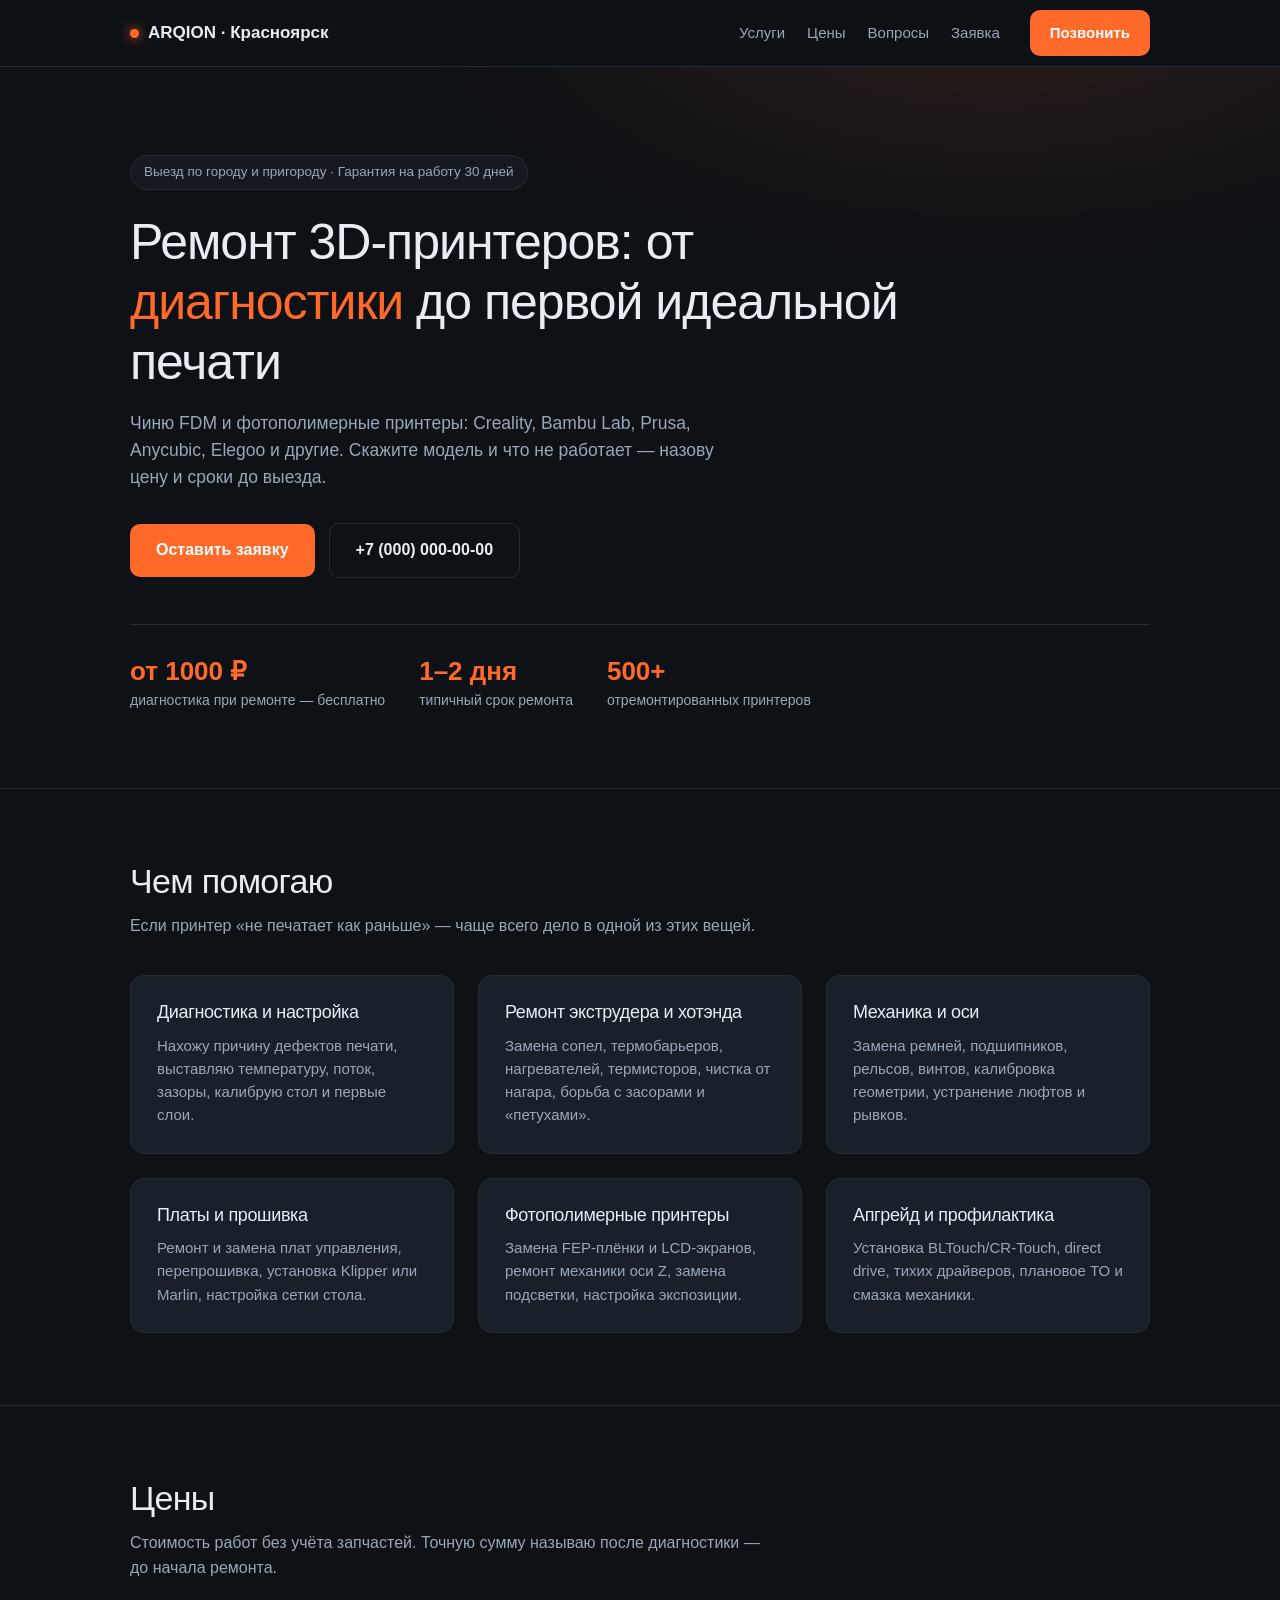
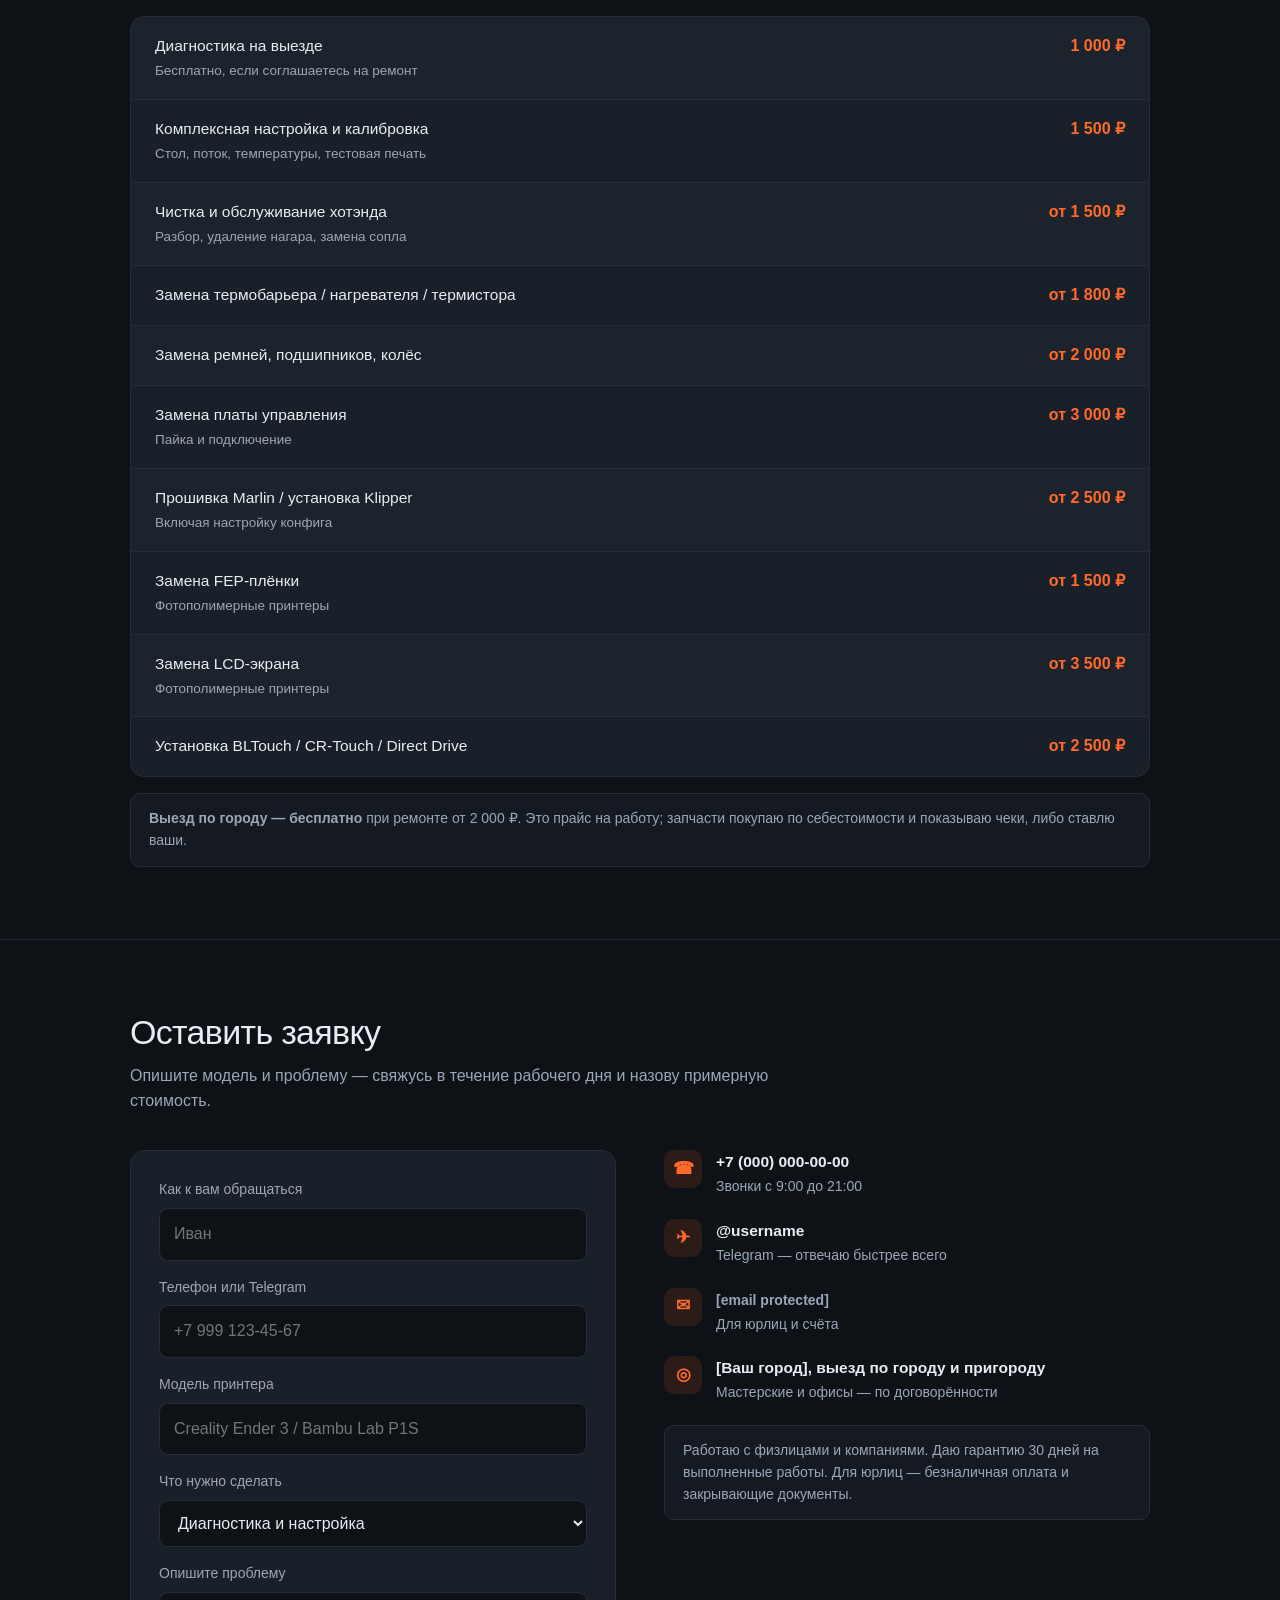
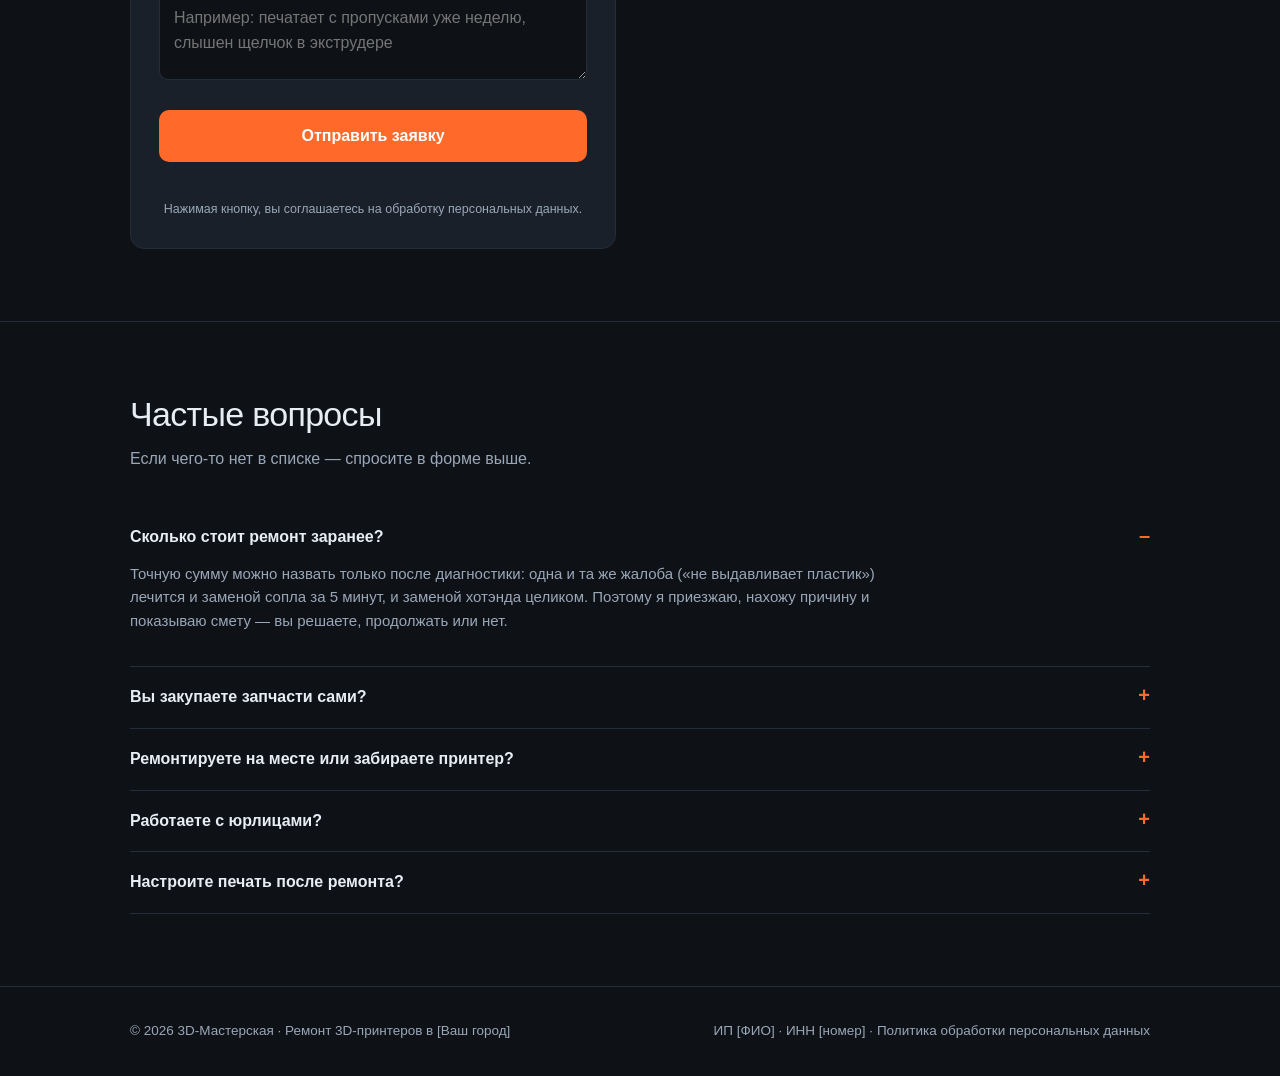
==== index.html @ 62113619 "add index.html main site file" ====
<!DOCTYPE html>
<html lang="ru" data-bs-theme="dark">
<head>
<meta charset="UTF-8">
<meta name="viewport" content="width=device-width, initial-scale=1.0">
<title>Ремонт 3D-принтеров на выезде — диагностика, ремонт, настройка | [Ваш город]</title>
<meta name="description" content="Ремонт и обслуживание 3D-принтеров: диагностика, замена экструдера, сопел, термобарьеров, прошивка, калибровка. Выезд по городу. Гарантия 30 дней.">

<!-- Bootstrap 5.3.3 -->
<link href="https://cdn.jsdelivr.net/npm/bootstrap@5.3.3/dist/css/bootstrap.min.css" rel="stylesheet" crossorigin="anonymous">

<style>
  :root{
    --bg:#0e1116;
    --bg-soft:#151a22;
    --card:#1a2029;
    --line:#252d38;
    --txt:#e8edf4;
    --muted:#9aa7b8;
    --accent:#ff6a2b;
    --accent-soft:rgba(255,106,43,.12);
    --green:#37d67a;
    --head-h:66px;
  }
  *{box-sizing:border-box}
  html{scroll-behavior:smooth;-webkit-text-size-adjust:100%}
  body{
    font-family:-apple-system,BlinkMacSystemFont,"Segoe UI",Roboto,"Helvetica Neue",Arial,sans-serif;
    background:var(--bg);color:var(--txt);line-height:1.55;-webkit-font-smoothing:antialiased;
    overflow-x:hidden;padding-bottom:76px;
  }
  @media(min-width:992px){body{padding-bottom:0}}

  /* Отступ под липкую шапку при переходе по якорям */
  section[id]{scroll-margin-top:calc(var(--head-h) + 10px)}

  .wrap{width:100%;max-width:1060px;margin:0 auto;padding:0 20px}
  section{padding:72px 0;border-top:1px solid var(--line)}
  h1,h2,h3{line-height:1.2;letter-spacing:-.02em}
  h2{font-size:clamp(24px,4vw,34px);margin-bottom:12px}
  .sub{color:var(--muted);max-width:640px;margin-bottom:36px}
  a{color:inherit}

  /* ================= HEADER / NAVBAR ================= */
  header{
    position:sticky;top:0;z-index:1030;
    background:rgba(14,17,22,.94);
    backdrop-filter:blur(10px);border-bottom:1px solid var(--line);
  }
  header .navbar{padding:0}
  header .wrap{display:flex;align-items:center;flex-wrap:wrap;min-height:var(--head-h);gap:12px}
  .logo{
    font-weight:700;font-size:17px;display:flex;align-items:center;gap:9px;
    color:var(--txt);text-decoration:none;white-space:nowrap;padding:0;
  }
  .logo:hover{color:var(--txt)}
  .dot{width:9px;height:9px;border-radius:50%;background:var(--accent);box-shadow:0 0 12px var(--accent);flex:0 0 9px}

  /* бургер */
  .navbar-toggler{
    border:1px solid var(--line);border-radius:10px;padding:8px 11px;
    background:var(--bg-soft);box-shadow:none !important;
  }
  .navbar-toggler:focus{outline:none;border-color:var(--accent)}
  .navbar-toggler-icon{
    width:1.35em;height:1.35em;
    background-image:url("data:image/svg+xml,%3csvg xmlns='http://www.w3.org/2000/svg' viewBox='0 0 30 30'%3e%3cpath stroke='%23e8edf4' stroke-linecap='round' stroke-miterlimit='10' stroke-width='2.4' d='M4 7h22M4 15h22M4 23h22'/%3e%3c/svg%3e");
  }

  /* Меню на телефоне: всегда на своей строке, на всю ширину */
  header .navbar-collapse{
    flex-basis:100%;flex-grow:1;
    padding:6px 0 18px;
  }
  header ul.navbar-nav{gap:2px}
  header .nav-link{
    color:var(--muted);font-size:16px;padding:11px 4px;border-radius:8px;
  }
  header .nav-link:hover,
  header .nav-link:focus{color:var(--txt);background:var(--bg-soft)}
  header .nav-link.active{color:var(--accent)}

  @media(min-width:992px){
    header .navbar-collapse{padding:0;flex-basis:auto}
    header ul.navbar-nav{gap:6px;align-items:center}
    header .nav-link{font-size:15px;padding:8px 10px}
  }

  /* ================= BUTTONS ================= */
  .cta-btn{
    display:inline-block;background:var(--accent);color:#fff;text-decoration:none;
    padding:14px 26px;border-radius:10px;font-weight:600;font-size:16px;text-align:center;
    border:0;cursor:pointer;transition:transform .12s,filter .12s;
  }
  .cta-btn:hover{filter:brightness(1.08);transform:translateY(-1px);color:#fff}
  .cta-btn.ghost{background:transparent;border:1px solid var(--line);color:var(--txt)}
  .cta-btn.ghost:hover{color:var(--txt);border-color:var(--accent)}
  .cta-btn.sm{padding:11px 20px;font-size:15px}

  /* ================= HERO ================= */
  .hero{
    padding:88px 0 76px;border-top:0;
    background:radial-gradient(900px 420px at 78% -10%,var(--accent-soft),transparent 65%);
  }
  .pill{
    display:inline-block;border:1px solid var(--line);background:var(--bg-soft);
    color:var(--muted);font-size:13.5px;padding:6px 13px;border-radius:999px;margin-bottom:22px;
  }
  .hero h1{font-size:clamp(28px,5.4vw,50px);margin-bottom:18px;max-width:820px}
  .hero h1 em{font-style:normal;color:var(--accent)}
  .hero-text{color:var(--muted);font-size:17.5px;max-width:620px;margin-bottom:32px}
  .cta-row{display:flex;gap:14px;flex-wrap:wrap;align-items:center}
  .facts{
    display:flex;gap:30px 34px;flex-wrap:wrap;margin-top:46px;padding-top:30px;
    border-top:1px solid var(--line)
  }
  .fact b{display:block;font-size:26px;color:var(--accent);line-height:1.25}
  .fact span{color:var(--muted);font-size:14px}

  /* ================= CARDS ================= */
  .svc-card{
    background:var(--card);border:1px solid var(--line);border-radius:14px;padding:26px;height:100%;
  }
  .svc-card h3{font-size:18px;margin-bottom:10px}
  .svc-card p{color:var(--muted);font-size:15px;margin:0}

  /* ================= ПРАЙС ================= */
  .price-table{border:1px solid var(--line);border-radius:14px;overflow:hidden;background:var(--card)}
  .price-row{
    display:flex;justify-content:space-between;gap:20px;
    padding:17px 24px;border-bottom:1px solid var(--line);
  }
  .price-row:last-child{border-bottom:0}
  .price-row:nth-child(odd){background:rgba(255,255,255,.012)}
  .price-row .name{font-size:15.5px}
  .price-row .name small{display:block;color:var(--muted);font-size:13.5px;margin-top:3px}
  .price-row .price{white-space:nowrap;font-weight:600;color:var(--accent);font-size:16px}
  .note{
    margin-top:16px;color:var(--muted);font-size:14px;
    background:var(--bg-soft);border:1px solid var(--line);border-radius:10px;padding:14px 18px;
  }

  /* ================= FORM ================= */
  form.lead-form{background:var(--card);border:1px solid var(--line);border-radius:14px;padding:28px}
  label{display:block;font-size:14px;color:var(--muted);margin:0 0 7px}
  .field{margin-bottom:16px}
  input,select,textarea{
    width:100%;background:var(--bg);border:1px solid var(--line);color:var(--txt);
    border-radius:9px;padding:13px 14px;font-size:16px;font-family:inherit;
  }
  input:focus,select:focus,textarea:focus{outline:2px solid var(--accent);outline-offset:-1px;border-color:transparent}
  textarea{resize:vertical;min-height:88px}
  form.lead-form .cta-btn{width:100%;margin-top:6px}
  .consent{font-size:12.5px;color:var(--muted);margin-top:12px;text-align:center}
  .err{color:#ff7b7b;font-size:13.5px;min-height:18px;margin-top:8px;text-align:center}
  .ok{
    display:none;background:rgba(55,214,122,.1);border:1px solid rgba(55,214,122,.35);
    color:var(--green);border-radius:10px;padding:14px 18px;font-size:14.5px;margin-top:14px;
  }

  .contact-list{margin:0;padding:0}
  .contact-list li{list-style:none;margin-bottom:20px;display:flex;gap:14px;align-items:flex-start}
  .contact-list .ic{
    width:38px;height:38px;flex:0 0 38px;border-radius:10px;background:var(--accent-soft);
    display:grid;place-items:center;color:var(--accent);font-size:17px;font-weight:700;
  }
  .contact-list b{display:block;font-size:15.5px}
  .contact-list span{color:var(--muted);font-size:14px}
  .contact-list a{color:var(--txt);text-decoration:none;word-break:break-word}
  .contact-list a:hover{color:var(--accent)}

  /* ================= FAQ ================= */
  details{border-bottom:1px solid var(--line);padding:18px 0}
  details summary{
    cursor:pointer;font-weight:600;font-size:16px;list-style:none;
    display:flex;justify-content:space-between;gap:16px
  }
  details summary::-webkit-details-marker{display:none}
  details summary::after{content:"+";color:var(--accent);font-size:20px;line-height:1;flex:0 0 auto}
  details[open] summary::after{content:"–"}
  details p{color:var(--muted);font-size:15px;margin-top:12px;max-width:760px}

  /* ================= FOOTER ================= */
  footer{border-top:1px solid var(--line);padding:34px 0;color:var(--muted);font-size:13.5px}
  footer .fx{display:flex;justify-content:space-between;gap:12px 18px;flex-wrap:wrap}

  /* ================= ЛИПКАЯ CTA (только телефон) ================= */
  .mobile-cta{
    position:fixed;bottom:0;left:0;right:0;z-index:1040;display:flex;gap:10px;
    padding:11px 14px calc(11px + env(safe-area-inset-bottom,0px));
    background:rgba(14,17,22,.96);border-top:1px solid var(--line);
    backdrop-filter:blur(10px);
  }
  .mobile-cta .cta-btn{flex:1;padding:13px 10px}
  @media(min-width:992px){.mobile-cta{display:none}}

  /* ================= МОБИЛЬНАЯ АДАПТАЦИЯ ================= */
  @media(max-width:991.98px){
    .hero{padding:52px 0 48px}
    section{padding:52px 0}
    .sub{margin-bottom:26px}
    .facts{margin-top:34px;padding-top:24px;gap:24px 28px}
    .fact b{font-size:23px}
    .svc-card{padding:22px}
    .price-row{padding:15px 18px}
    form.lead-form{padding:22px}
  }
  @media(max-width:575.98px){
    .wrap{padding:0 16px}
    .logo{font-size:15px}
    .hero{padding:40px 0 42px}
    section{padding:44px 0}
    .pill{font-size:12.5px;margin-bottom:18px}
    .hero-text{font-size:16.5px}
    .facts{display:grid;grid-template-columns:1fr 1fr;gap:18px 14px}
    .fact b{font-size:21px}
    .fact span{font-size:13px}
    .cta-row{gap:10px}
    .cta-row .cta-btn{width:100%}
    /* прайс: цена уходит под название, если строка не влезает */
    .price-row{flex-direction:column;gap:4px}
    .price-row .price{font-size:15.5px}
    .note{padding:13px 15px;font-size:13.5px}
    form.lead-form{padding:18px}
    header .nav-link{padding:12px 4px}
  }
</style>
</head>
<body id="top">

<!-- ================= HEADER ================= -->
<header>
  <nav class="navbar navbar-expand-lg">
    <div class="wrap">
      <a class="navbar-brand logo p-0 me-0" href="#top">
        <span class="dot"></span>ARQION · Красноярск
      </a>

      <button class="navbar-toggler ms-auto" type="button"
              data-bs-toggle="collapse" data-bs-target="#mainNav"
              aria-controls="mainNav" aria-expanded="false" aria-label="Открыть меню">
        <span class="navbar-toggler-icon"></span>
      </button>

      <div class="collapse navbar-collapse" id="mainNav">
        <ul class="navbar-nav ms-auto">
          <li class="nav-item"><a class="nav-link" href="#services">Услуги</a></li>
          <li class="nav-item"><a class="nav-link" href="#prices">Цены</a></li>
          <li class="nav-item"><a class="nav-link" href="#faq">Вопросы</a></li>
          <li class="nav-item"><a class="nav-link" href="#request">Заявка</a></li>
          <li class="nav-item mt-2 mt-lg-0 ms-lg-3">
            <a class="cta-btn sm d-block" href="tel:+70000000000">Позвонить</a>
          </li>
        </ul>
      </div>
    </div>
  </nav>
</header>

<!-- ================= HERO ================= -->
<section class="hero">
  <div class="wrap">
    <div class="pill">Выезд по городу и пригороду · Гарантия на работу 30 дней</div>
    <h1>Ремонт 3D-принтеров: от <em>диагностики</em> до первой идеальной печати</h1>
    <p class="hero-text">
      Чиню FDM и фотополимерные принтеры: Creality, Bambu Lab, Prusa, Anycubic, Elegoo и другие.
      Скажите модель и что не работает — назову цену и сроки до выезда.
    </p>
    <div class="cta-row">
      <a class="cta-btn" href="#request">Оставить заявку</a>
      <a class="cta-btn ghost" href="tel:+70000000000">+7 (000) 000-00-00</a>
    </div>
    <div class="facts">
      <div class="fact"><b>от 1000 ₽</b><span>диагностика при ремонте — бесплатно</span></div>
      <div class="fact"><b>1–2 дня</b><span>типичный срок ремонта</span></div>
      <div class="fact"><b>500+</b><span>отремонтированных принтеров</span></div>
    </div>
  </div>
</section>

<!-- ================= УСЛУГИ ================= -->
<section id="services">
  <div class="wrap">
    <h2>Чем помогаю</h2>
    <p class="sub">Если принтер «не печатает как раньше» — чаще всего дело в одной из этих вещей.</p>
    <div class="row g-3 g-lg-4">
      <div class="col-12 col-md-6 col-lg-4">
        <div class="svc-card">
          <h3>Диагностика и настройка</h3>
          <p>Нахожу причину дефектов печати, выставляю температуру, поток, зазоры, калибрую стол и первые слои.</p>
        </div>
      </div>
      <div class="col-12 col-md-6 col-lg-4">
        <div class="svc-card">
          <h3>Ремонт экструдера и хотэнда</h3>
          <p>Замена сопел, термобарьеров, нагревателей, термисторов, чистка от нагара, борьба с засорами и «петухами».</p>
        </div>
      </div>
      <div class="col-12 col-md-6 col-lg-4">
        <div class="svc-card">
          <h3>Механика и оси</h3>
          <p>Замена ремней, подшипников, рельсов, винтов, калибровка геометрии, устранение люфтов и рывков.</p>
        </div>
      </div>
      <div class="col-12 col-md-6 col-lg-4">
        <div class="svc-card">
          <h3>Платы и прошивка</h3>
          <p>Ремонт и замена плат управления, перепрошивка, установка Klipper или Marlin, настройка сетки стола.</p>
        </div>
      </div>
      <div class="col-12 col-md-6 col-lg-4">
        <div class="svc-card">
          <h3>Фотополимерные принтеры</h3>
          <p>Замена FEP-плёнки и LCD-экранов, ремонт механики оси Z, замена подсветки, настройка экспозиции.</p>
        </div>
      </div>
      <div class="col-12 col-md-6 col-lg-4">
        <div class="svc-card">
          <h3>Апгрейд и профилактика</h3>
          <p>Установка BLTouch/CR-Touch, direct drive, тихих драйверов, плановое ТО и смазка механики.</p>
        </div>
      </div>
    </div>
  </div>
</section>

<!-- ================= ЦЕНЫ ================= -->
<section id="prices">
  <div class="wrap">
    <h2>Цены</h2>
    <p class="sub">Стоимость работ без учёта запчастей. Точную сумму называю после диагностики — до начала ремонта.</p>

    <div class="price-table">
      <div class="price-row"><div class="name">Диагностика на выезде<small>Бесплатно, если соглашаетесь на ремонт</small></div><div class="price">1 000 ₽</div></div>
      <div class="price-row"><div class="name">Комплексная настройка и калибровка<small>Стол, поток, температуры, тестовая печать</small></div><div class="price">1 500 ₽</div></div>
      <div class="price-row"><div class="name">Чистка и обслуживание хотэнда<small>Разбор, удаление нагара, замена сопла</small></div><div class="price">от 1 500 ₽</div></div>
      <div class="price-row"><div class="name">Замена термобарьера / нагревателя / термистора</div><div class="price">от 1 800 ₽</div></div>
      <div class="price-row"><div class="name">Замена ремней, подшипников, колёс</div><div class="price">от 2 000 ₽</div></div>
      <div class="price-row"><div class="name">Замена платы управления<small>Пайка и подключение</small></div><div class="price">от 3 000 ₽</div></div>
      <div class="price-row"><div class="name">Прошивка Marlin / установка Klipper<small>Включая настройку конфига</small></div><div class="price">от 2 500 ₽</div></div>
      <div class="price-row"><div class="name">Замена FEP-плёнки<small>Фотополимерные принтеры</small></div><div class="price">от 1 500 ₽</div></div>
      <div class="price-row"><div class="name">Замена LCD-экрана<small>Фотополимерные принтеры</small></div><div class="price">от 3 500 ₽</div></div>
      <div class="price-row"><div class="name">Установка BLTouch / CR-Touch / Direct Drive</div><div class="price">от 2 500 ₽</div></div>
    </div>
    <div class="note">
      <b>Выезд по городу — бесплатно</b> при ремонте от 2 000 ₽. Это прайс на работу;
      запчасти покупаю по себестоимости и показываю чеки, либо ставлю ваши.
    </div>
  </div>
</section>

<!-- ================= ЗАЯВКА ================= -->
<section id="request">
  <div class="wrap">
    <h2>Оставить заявку</h2>
    <p class="sub">Опишите модель и проблему — свяжусь в течение рабочего дня и назову примерную стоимость.</p>

    <div class="row g-4 g-lg-5">
      <div class="col-12 col-lg-6">
        <form id="leadForm" class="lead-form" novalidate>
          <div class="field">
            <label for="name">Как к вам обращаться</label>
            <input id="name" name="name" type="text" placeholder="Иван" required>
          </div>
          <div class="field">
            <label for="phone">Телефон или Telegram</label>
            <input id="phone" name="phone" type="text" placeholder="+7 999 123-45-67" required>
          </div>
          <div class="field">
            <label for="model">Модель принтера</label>
            <input id="model" name="model" type="text" placeholder="Creality Ender 3 / Bambu Lab P1S">
          </div>
          <div class="field">
            <label for="service">Что нужно сделать</label>
            <select id="service" name="service">
              <option>Диагностика и настройка</option>
              <option>Ремонт экструдера / хотэнда</option>
              <option>Механика и оси</option>
              <option>Плата, прошивка, Klipper</option>
              <option>Фотополимерный принтер</option>
              <option>Апгрейд / профилактика</option>
              <option>Другое</option>
            </select>
          </div>
          <div class="field">
            <label for="comment">Опишите проблему</label>
            <textarea id="comment" name="comment" placeholder="Например: печатает с пропусками уже неделю, слышен щелчок в экструдере"></textarea>
          </div>
          <button class="cta-btn" type="submit">Отправить заявку</button>
          <div class="err" id="errBox"></div>
          <div class="consent">Нажимая кнопку, вы соглашаетесь на обработку персональных данных.</div>
          <div class="ok" id="okBox">Заявка отправлена! Свяжусь с вами в ближайшее время.</div>
        </form>
      </div>

      <div class="col-12 col-lg-6">
        <ul class="contact-list">
          <li>
            <div class="ic">☎</div>
            <div><b><a href="tel:+70000000000">+7 (000) 000-00-00</a></b><span>Звонки с 9:00 до 21:00</span></div>
          </li>
          <li>
            <div class="ic">✈</div>
            <div><b><a href="https://t.me/username" target="_blank" rel="noopener">@username</a></b><span>Telegram — отвечаю быстрее всего</span></div>
          </li>
          <li>
            <div class="ic">✉</div>
            <div><b><a href="/cdn-cgi/l/email-protection#5835393134183d20393528343d763b3735"><span class="__cf_email__" data-cfemail="7815191114381d00191508141d561b1715">[email&#160;protected]</span></a></b><span>Для юрлиц и счёта</span></div>
          </li>
          <li>
            <div class="ic">◎</div>
            <div><b>[Ваш город], выезд по городу и пригороду</b><span>Мастерские и офисы — по договорённости</span></div>
          </li>
        </ul>
        <div class="note">
          Работаю с физлицами и компаниями. Даю гарантию 30 дней на выполненные работы.
          Для юрлиц — безналичная оплата и закрывающие документы.
        </div>
      </div>
    </div>
  </div>
</section>

<!-- ================= FAQ ================= -->
<section id="faq">
  <div class="wrap">
    <h2>Частые вопросы</h2>
    <p class="sub">Если чего-то нет в списке — спросите в форме выше.</p>
    <div>
      <details open>
        <summary>Сколько стоит ремонт заранее?</summary>
        <p>Точную сумму можно назвать только после диагностики: одна и та же жалоба («не выдавливает пластик») лечится и заменой сопла за 5 минут, и заменой хотэнда целиком. Поэтому я приезжаю, нахожу причину и показываю смету — вы решаете, продолжать или нет.</p>
      </details>
      <details>
        <summary>Вы закупаете запчасти сами?</summary>
        <p>Да. Есть поставщики с наличием по популярным моделям (Creality, Bambu Lab, Anycubic, Elegoo, Prusa). Запчасти беру по себестоимости с чеками, либо устанавливаю те, что купили вы.</p>
      </details>
      <details>
        <summary>Ремонтируете на месте или забираете принтер?</summary>
        <p>90% поломок решаю на месте за один визит. Если нужна редкая деталь или пайка платы — забираю принтер в мастерскую и возвращаю после ремонта, срок обычно 1–3 дня.</p>
      </details>
      <details>
        <summary>Работаете с юрлицами?</summary>
        <p>Да. Безналичный расчёт, счёт, акты, договор на обслуживание парка принтеров. Для офисов и производств возможен регулярный выезд по графику.</p>
      </details>
      <details>
        <summary>Настроите печать после ремонта?</summary>
        <p>Обязательно. Ремонт считается законченным, когда принтер печатает тестовую модель — вы видите результат на месте.</p>
      </details>
    </div>
  </div>
</section>

<!-- ================= FOOTER ================= -->
<footer>
  <div class="wrap fx">
    <div>© <span id="year"></span> 3D-Мастерская · Ремонт 3D-принтеров в [Ваш город]</div>
    <div>ИП [ФИО] · ИНН [номер] · Политика обработки персональных данных</div>
  </div>
</footer>

<!-- Липкая кнопка только на телефоне -->
<div class="mobile-cta">
  <a class="cta-btn" href="#request">Оставить заявку</a>
  <a class="cta-btn ghost" href="tel:+70000000000">Позвонить</a>
</div>

<!-- Bootstrap JS (нужен для работы бургер-меню) -->
<script data-cfasync="false" src="/cdn-cgi/scripts/5c5dd728/cloudflare-static/email-decode.min.js"></script><script src="https://cdn.jsdelivr.net/npm/bootstrap@5.3.3/dist/js/bootstrap.bundle.min.js" crossorigin="anonymous"></script>

<script>
  document.getElementById('year').textContent = new Date().getFullYear();

  /* --- НАСТРОЙКА ОТПРАВКИ ---
     Вставьте сюда ваш эндпоинт (Formspree / Getform / Web3Forms / свой обработчик).
     Пока значение пустое — форма работает в демо-режиме и просто показывает успех.
  */
  const ENDPOINT = ""; // например: "https://formspree.io/f/xxxxxx"

  const form = document.getElementById('leadForm');
  const errBox = document.getElementById('errBox');
  const okBox = document.getElementById('okBox');

  /* Автоматически закрываем меню-бургер после клика по ссылке */
  const navCollapse = document.getElementById('mainNav');
  if (navCollapse) {
    navCollapse.querySelectorAll('a').forEach(function (link) {
      link.addEventListener('click', function () {
        if (navCollapse.classList.contains('show') && window.bootstrap) {
          bootstrap.Collapse.getOrCreateInstance(navCollapse).hide();
        }
      });
    });
  }

  form.addEventListener('submit', async function (e) {
    e.preventDefault();
    errBox.textContent = '';
    okBox.style.display = 'none';

    const f = form.elements;
    const name = f.name.value.trim();
    const phone = f.phone.value.trim();
    if (name.length < 2) { errBox.textContent = 'Укажите имя.'; return; }
    if (phone.length < 6) { errBox.textContent = 'Укажите телефон или Telegram.'; return; }

    const data = {
      name: name,
      phone: phone,
      model: f.model.value.trim(),
      service: f.service.value,
      comment: f.comment.value.trim()
    };

    if (!ENDPOINT) {
      okBox.textContent = 'Демо-режим: заявка не отправлена. Подключите обработчик (см. ENDPOINT в коде).';
      okBox.style.display = 'block';
      return;
    }

    try {
      const res = await fetch(ENDPOINT, {
        method: 'POST',
        headers: { 'Accept': 'application/json', 'Content-Type': 'application/json' },
        body: JSON.stringify(data)
      });
      if (!res.ok) throw new Error('bad status ' + res.status);
      okBox.textContent = 'Заявка отправлена! Свяжусь с вами в ближайшее время.';
      okBox.style.display = 'block';
      form.reset();
    } catch (err) {
      errBox.textContent = 'Не удалось отправить. Позвоните или напишите в Telegram.';
    }
  });
</script>
</body>
</html>
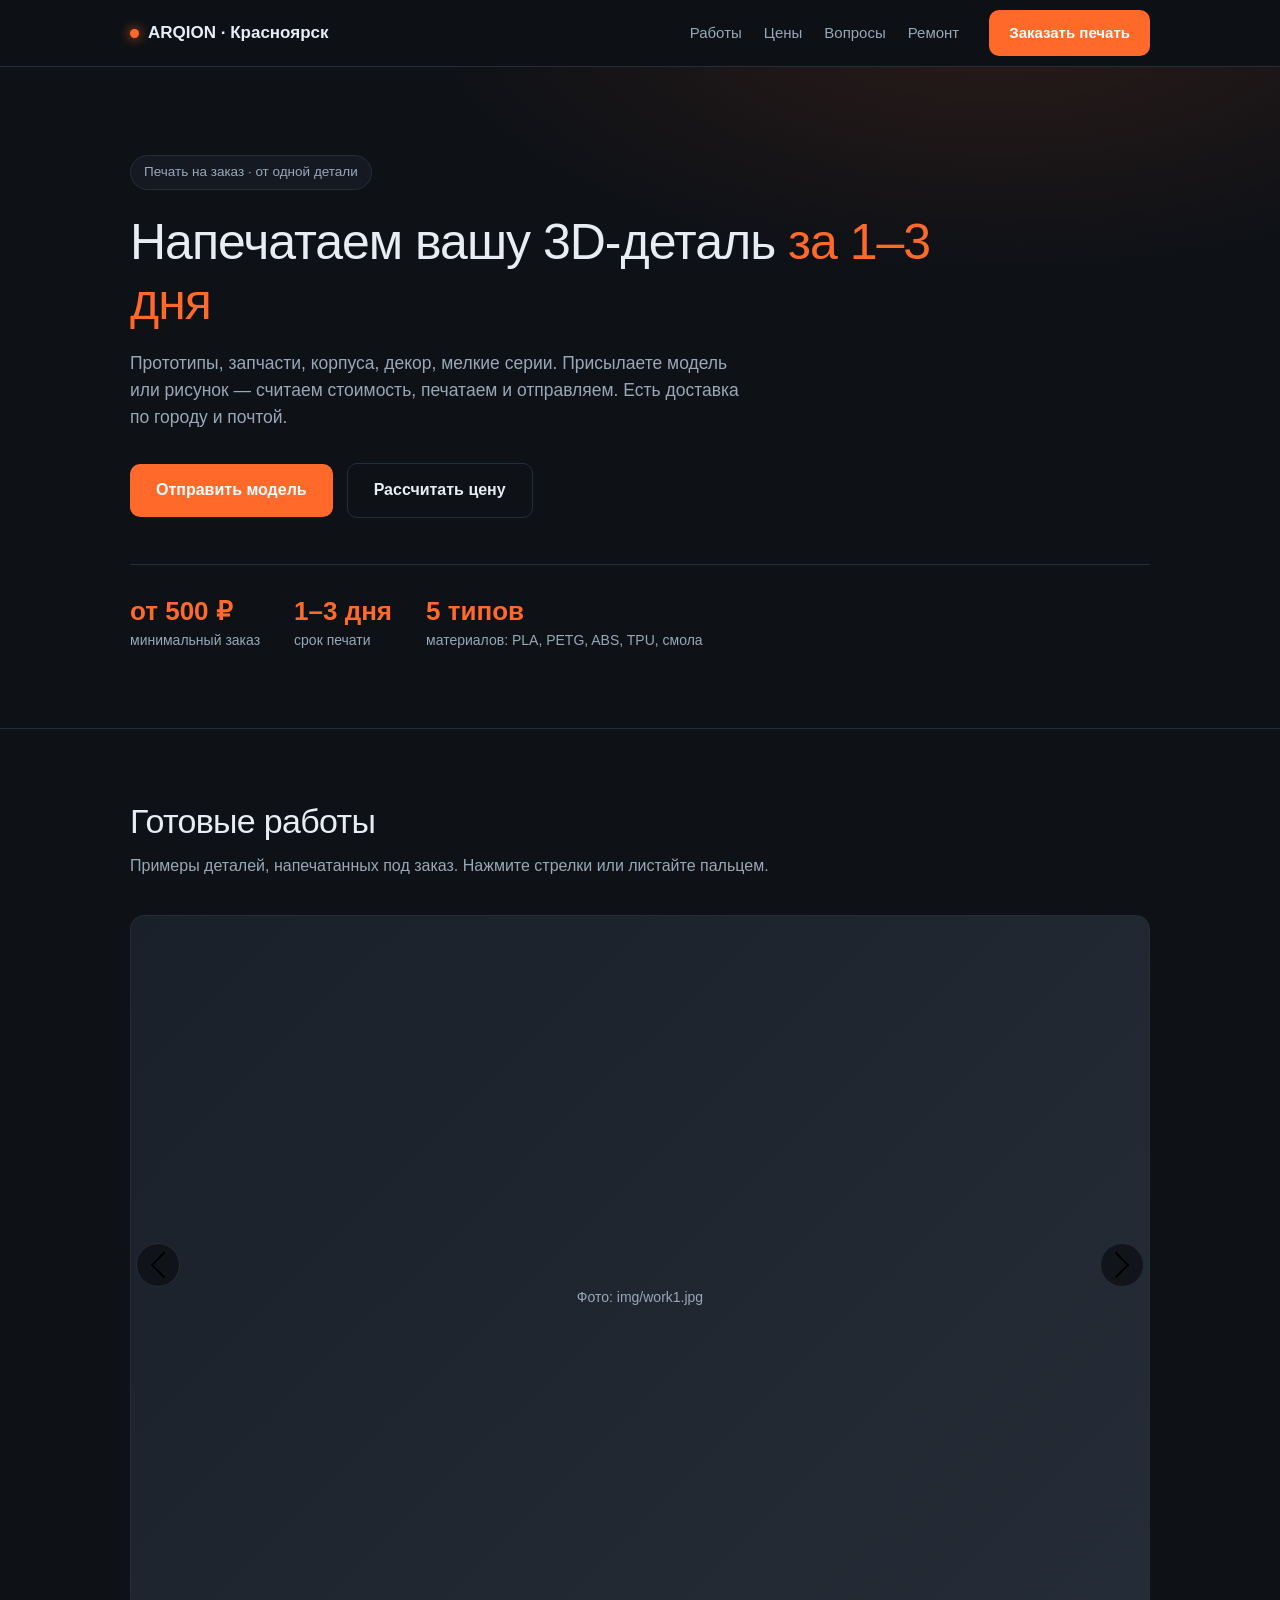
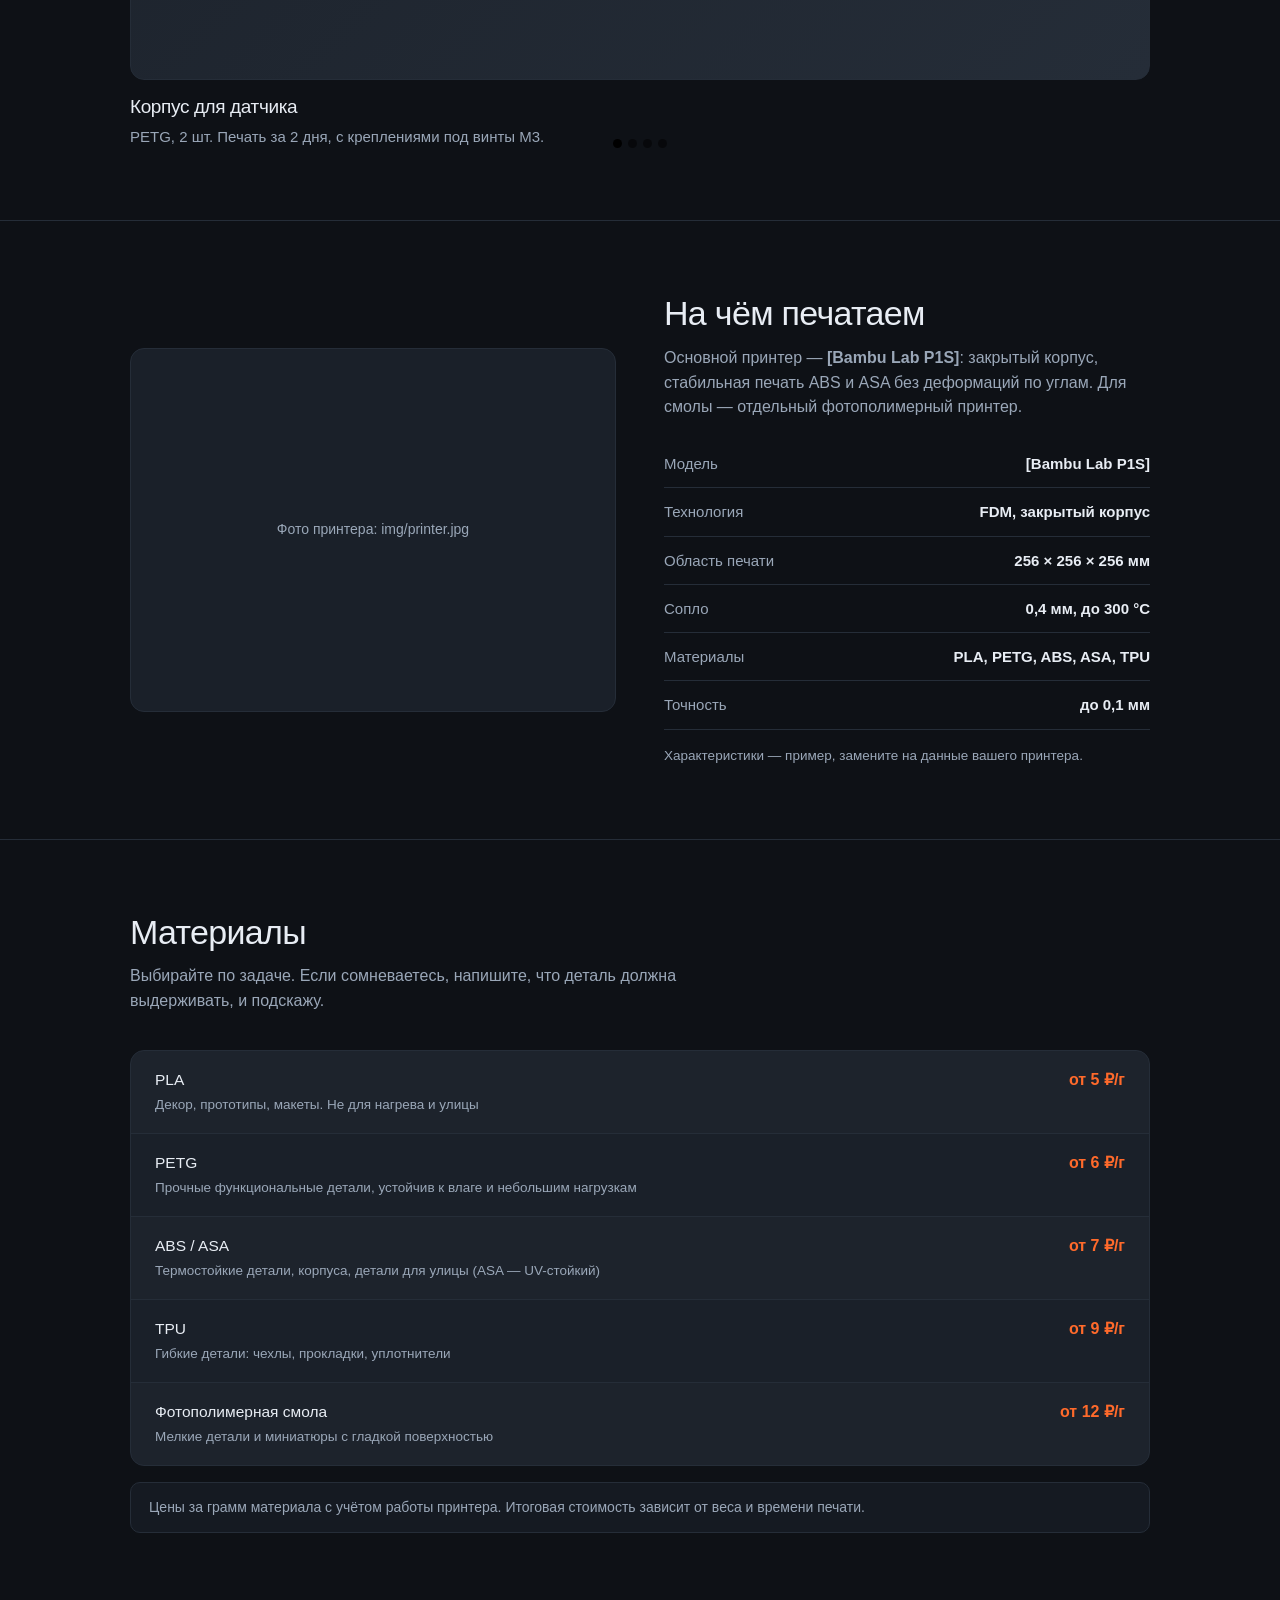
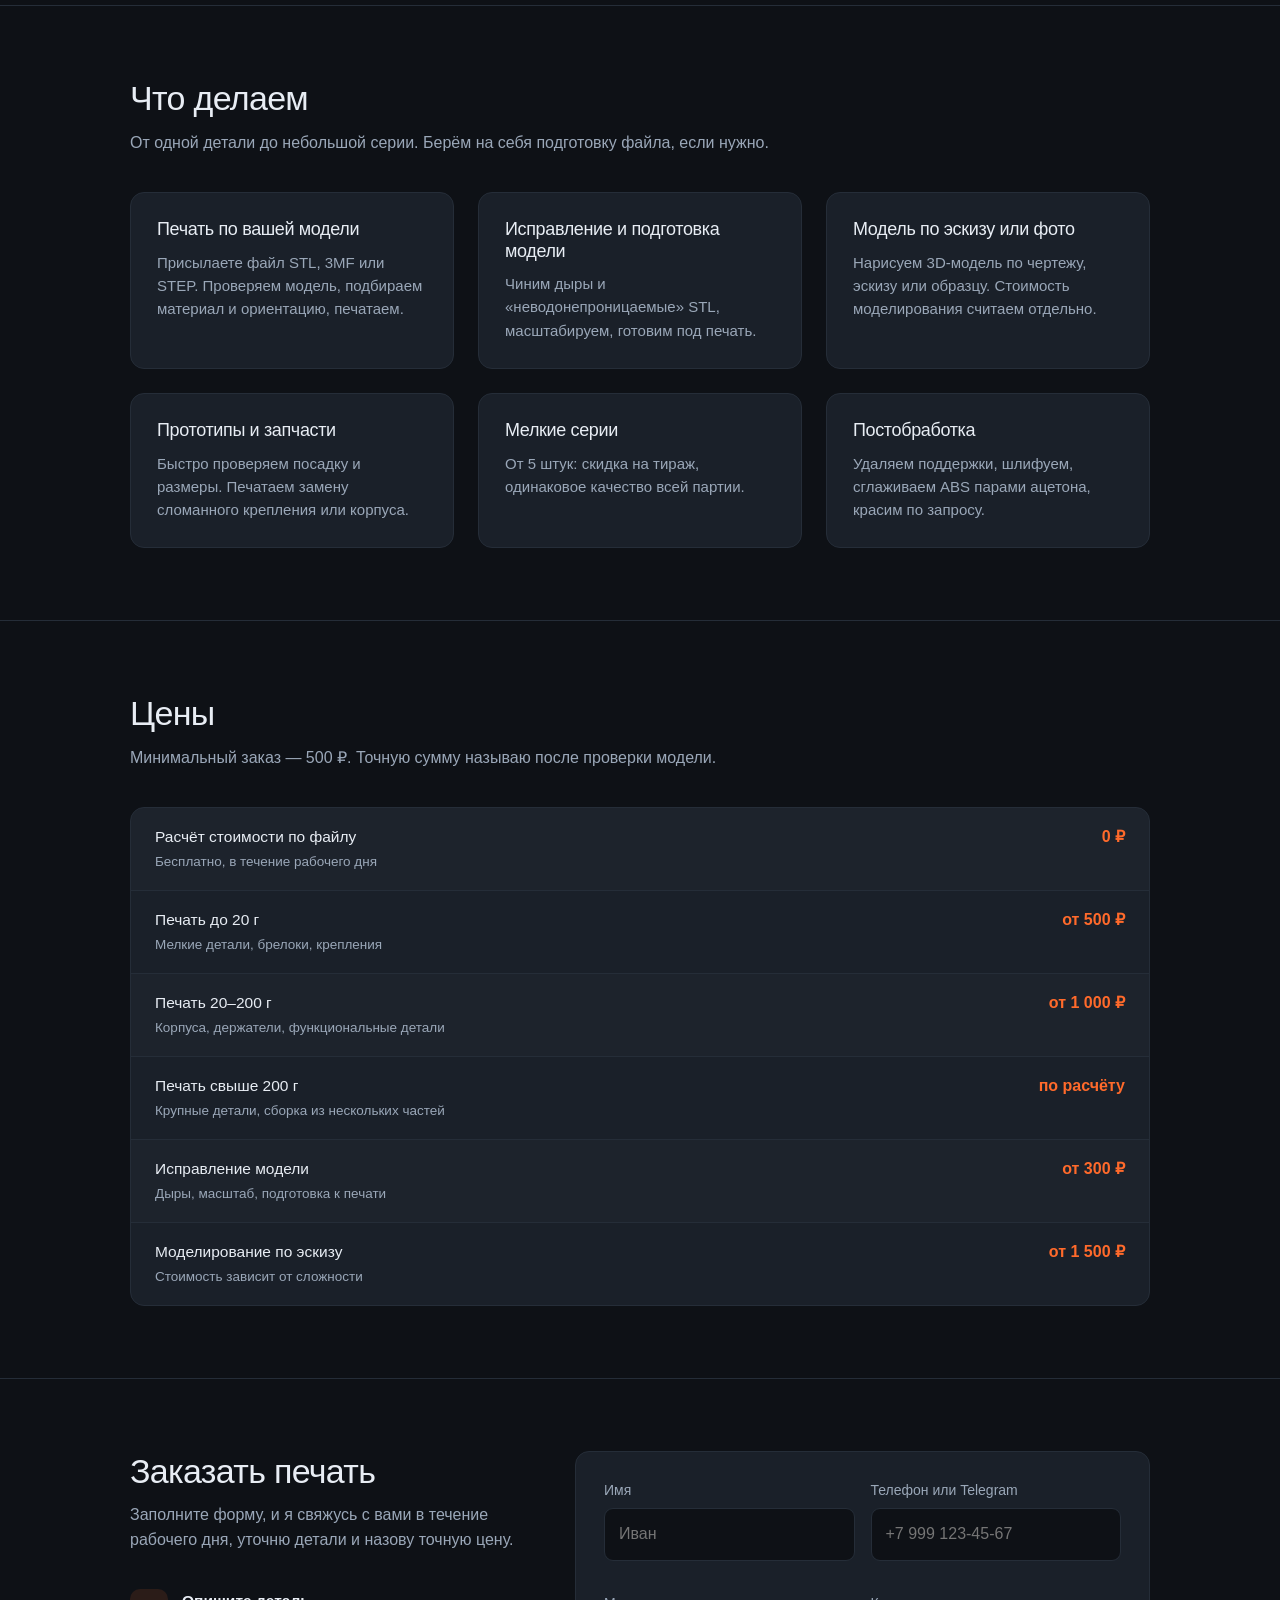
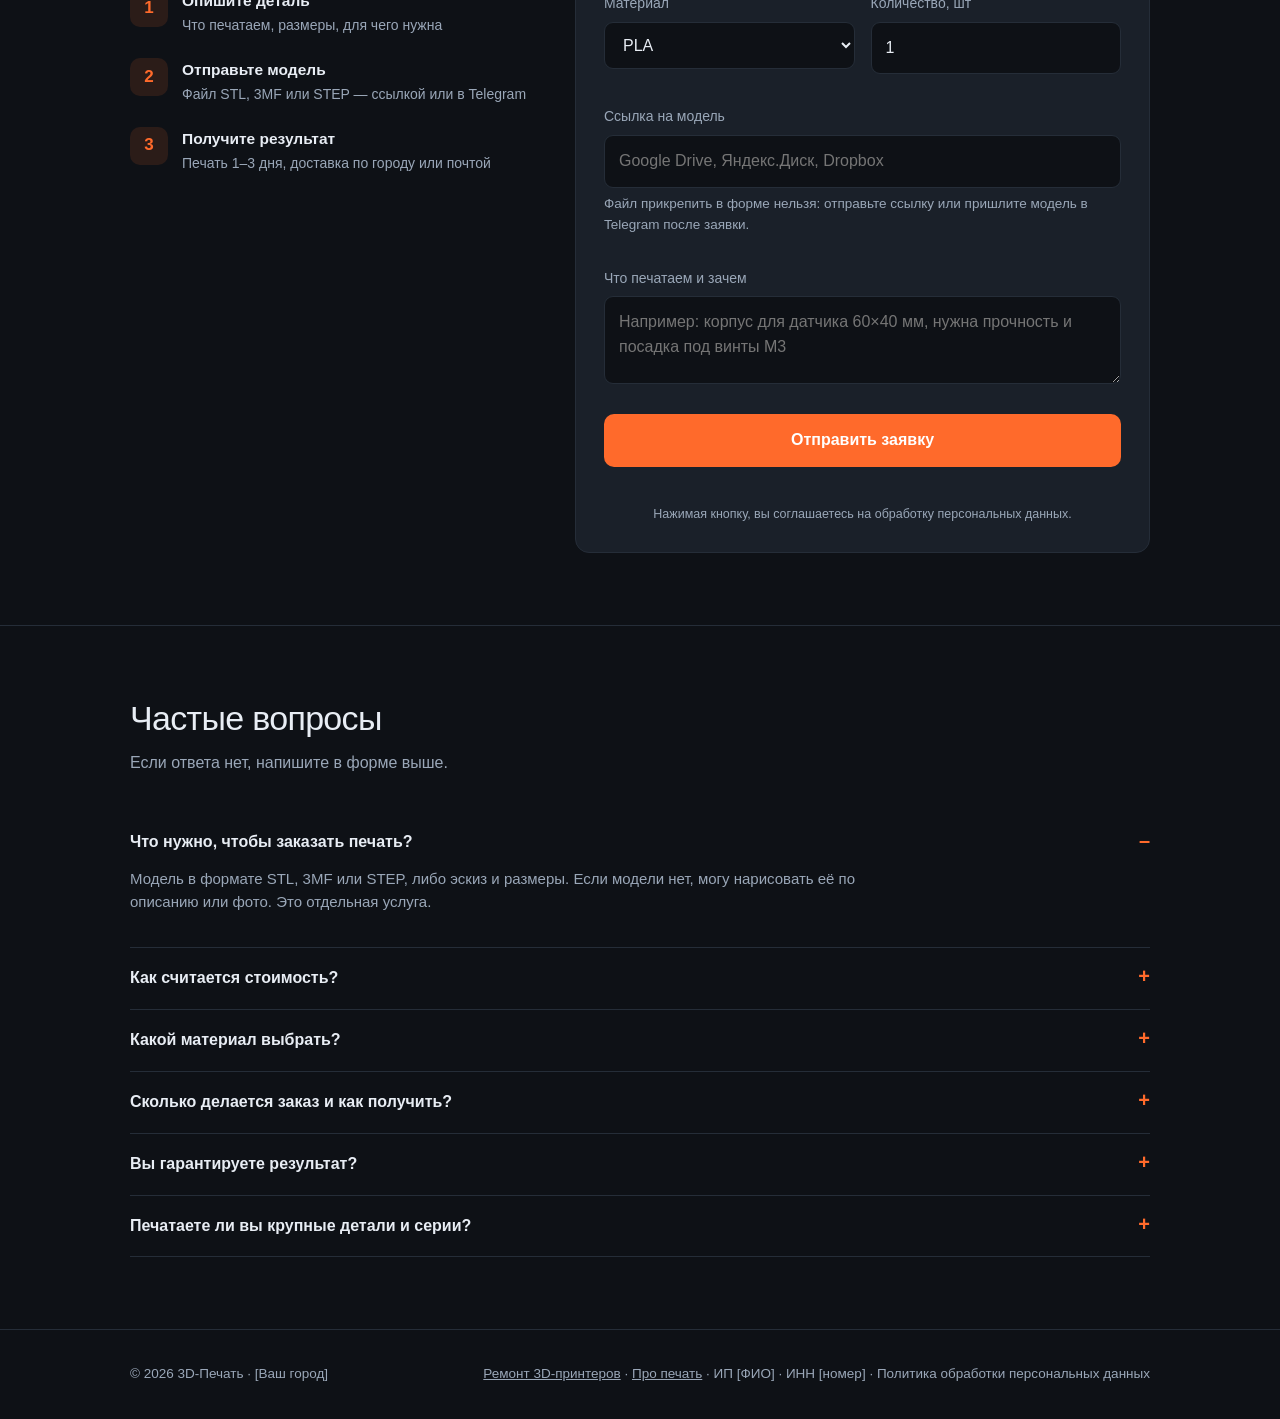
==== commit 0e62f050: "add page for printing and repair separatly , add scripts and css" ====
--- a/index.html
+++ b/index.html
@@ -3,236 +3,18 @@
 <head>
 <meta charset="UTF-8">
 <meta name="viewport" content="width=device-width, initial-scale=1.0">
-<title>Ремонт 3D-принтеров на выезде — диагностика, ремонт, настройка | [Ваш город]</title>
-<meta name="description" content="Ремонт и обслуживание 3D-принтеров: диагностика, замена экструдера, сопел, термобарьеров, прошивка, калибровка. Выезд по городу. Гарантия 30 дней.">
-
-<!-- Bootstrap 5.3.3 -->
+<title>ARQION | печать 3Д деталей и ремонт 3Д принтеров | Крсноярск</title>
+<meta name="description" content="Печатаем 3D-детали на заказ: PLA, PETG, ABS, TPU и фотополимер. Расчёт стоимости онлайн, срок 1–3 дня, доставка по городу и почтой. Ремонт 3Д принтеров. Диагностика, настройка.">
+
 <link href="https://cdn.jsdelivr.net/npm/bootstrap@5.3.3/dist/css/bootstrap.min.css" rel="stylesheet" crossorigin="anonymous">
-
-<style>
-  :root{
-    --bg:#0e1116;
-    --bg-soft:#151a22;
-    --card:#1a2029;
-    --line:#252d38;
-    --txt:#e8edf4;
-    --muted:#9aa7b8;
-    --accent:#ff6a2b;
-    --accent-soft:rgba(255,106,43,.12);
-    --green:#37d67a;
-    --head-h:66px;
-  }
-  *{box-sizing:border-box}
-  html{scroll-behavior:smooth;-webkit-text-size-adjust:100%}
-  body{
-    font-family:-apple-system,BlinkMacSystemFont,"Segoe UI",Roboto,"Helvetica Neue",Arial,sans-serif;
-    background:var(--bg);color:var(--txt);line-height:1.55;-webkit-font-smoothing:antialiased;
-    overflow-x:hidden;padding-bottom:76px;
-  }
-  @media(min-width:992px){body{padding-bottom:0}}
-
-  /* Отступ под липкую шапку при переходе по якорям */
-  section[id]{scroll-margin-top:calc(var(--head-h) + 10px)}
-
-  .wrap{width:100%;max-width:1060px;margin:0 auto;padding:0 20px}
-  section{padding:72px 0;border-top:1px solid var(--line)}
-  h1,h2,h3{line-height:1.2;letter-spacing:-.02em}
-  h2{font-size:clamp(24px,4vw,34px);margin-bottom:12px}
-  .sub{color:var(--muted);max-width:640px;margin-bottom:36px}
-  a{color:inherit}
-
-  /* ================= HEADER / NAVBAR ================= */
-  header{
-    position:sticky;top:0;z-index:1030;
-    background:rgba(14,17,22,.94);
-    backdrop-filter:blur(10px);border-bottom:1px solid var(--line);
-  }
-  header .navbar{padding:0}
-  header .wrap{display:flex;align-items:center;flex-wrap:wrap;min-height:var(--head-h);gap:12px}
-  .logo{
-    font-weight:700;font-size:17px;display:flex;align-items:center;gap:9px;
-    color:var(--txt);text-decoration:none;white-space:nowrap;padding:0;
-  }
-  .logo:hover{color:var(--txt)}
-  .dot{width:9px;height:9px;border-radius:50%;background:var(--accent);box-shadow:0 0 12px var(--accent);flex:0 0 9px}
-
-  /* бургер */
-  .navbar-toggler{
-    border:1px solid var(--line);border-radius:10px;padding:8px 11px;
-    background:var(--bg-soft);box-shadow:none !important;
-  }
-  .navbar-toggler:focus{outline:none;border-color:var(--accent)}
-  .navbar-toggler-icon{
-    width:1.35em;height:1.35em;
-    background-image:url("data:image/svg+xml,%3csvg xmlns='http://www.w3.org/2000/svg' viewBox='0 0 30 30'%3e%3cpath stroke='%23e8edf4' stroke-linecap='round' stroke-miterlimit='10' stroke-width='2.4' d='M4 7h22M4 15h22M4 23h22'/%3e%3c/svg%3e");
-  }
-
-  /* Меню на телефоне: всегда на своей строке, на всю ширину */
-  header .navbar-collapse{
-    flex-basis:100%;flex-grow:1;
-    padding:6px 0 18px;
-  }
-  header ul.navbar-nav{gap:2px}
-  header .nav-link{
-    color:var(--muted);font-size:16px;padding:11px 4px;border-radius:8px;
-  }
-  header .nav-link:hover,
-  header .nav-link:focus{color:var(--txt);background:var(--bg-soft)}
-  header .nav-link.active{color:var(--accent)}
-
-  @media(min-width:992px){
-    header .navbar-collapse{padding:0;flex-basis:auto}
-    header ul.navbar-nav{gap:6px;align-items:center}
-    header .nav-link{font-size:15px;padding:8px 10px}
-  }
-
-  /* ================= BUTTONS ================= */
-  .cta-btn{
-    display:inline-block;background:var(--accent);color:#fff;text-decoration:none;
-    padding:14px 26px;border-radius:10px;font-weight:600;font-size:16px;text-align:center;
-    border:0;cursor:pointer;transition:transform .12s,filter .12s;
-  }
-  .cta-btn:hover{filter:brightness(1.08);transform:translateY(-1px);color:#fff}
-  .cta-btn.ghost{background:transparent;border:1px solid var(--line);color:var(--txt)}
-  .cta-btn.ghost:hover{color:var(--txt);border-color:var(--accent)}
-  .cta-btn.sm{padding:11px 20px;font-size:15px}
-
-  /* ================= HERO ================= */
-  .hero{
-    padding:88px 0 76px;border-top:0;
-    background:radial-gradient(900px 420px at 78% -10%,var(--accent-soft),transparent 65%);
-  }
-  .pill{
-    display:inline-block;border:1px solid var(--line);background:var(--bg-soft);
-    color:var(--muted);font-size:13.5px;padding:6px 13px;border-radius:999px;margin-bottom:22px;
-  }
-  .hero h1{font-size:clamp(28px,5.4vw,50px);margin-bottom:18px;max-width:820px}
-  .hero h1 em{font-style:normal;color:var(--accent)}
-  .hero-text{color:var(--muted);font-size:17.5px;max-width:620px;margin-bottom:32px}
-  .cta-row{display:flex;gap:14px;flex-wrap:wrap;align-items:center}
-  .facts{
-    display:flex;gap:30px 34px;flex-wrap:wrap;margin-top:46px;padding-top:30px;
-    border-top:1px solid var(--line)
-  }
-  .fact b{display:block;font-size:26px;color:var(--accent);line-height:1.25}
-  .fact span{color:var(--muted);font-size:14px}
-
-  /* ================= CARDS ================= */
-  .svc-card{
-    background:var(--card);border:1px solid var(--line);border-radius:14px;padding:26px;height:100%;
-  }
-  .svc-card h3{font-size:18px;margin-bottom:10px}
-  .svc-card p{color:var(--muted);font-size:15px;margin:0}
-
-  /* ================= ПРАЙС ================= */
-  .price-table{border:1px solid var(--line);border-radius:14px;overflow:hidden;background:var(--card)}
-  .price-row{
-    display:flex;justify-content:space-between;gap:20px;
-    padding:17px 24px;border-bottom:1px solid var(--line);
-  }
-  .price-row:last-child{border-bottom:0}
-  .price-row:nth-child(odd){background:rgba(255,255,255,.012)}
-  .price-row .name{font-size:15.5px}
-  .price-row .name small{display:block;color:var(--muted);font-size:13.5px;margin-top:3px}
-  .price-row .price{white-space:nowrap;font-weight:600;color:var(--accent);font-size:16px}
-  .note{
-    margin-top:16px;color:var(--muted);font-size:14px;
-    background:var(--bg-soft);border:1px solid var(--line);border-radius:10px;padding:14px 18px;
-  }
-
-  /* ================= FORM ================= */
-  form.lead-form{background:var(--card);border:1px solid var(--line);border-radius:14px;padding:28px}
-  label{display:block;font-size:14px;color:var(--muted);margin:0 0 7px}
-  .field{margin-bottom:16px}
-  input,select,textarea{
-    width:100%;background:var(--bg);border:1px solid var(--line);color:var(--txt);
-    border-radius:9px;padding:13px 14px;font-size:16px;font-family:inherit;
-  }
-  input:focus,select:focus,textarea:focus{outline:2px solid var(--accent);outline-offset:-1px;border-color:transparent}
-  textarea{resize:vertical;min-height:88px}
-  form.lead-form .cta-btn{width:100%;margin-top:6px}
-  .consent{font-size:12.5px;color:var(--muted);margin-top:12px;text-align:center}
-  .err{color:#ff7b7b;font-size:13.5px;min-height:18px;margin-top:8px;text-align:center}
-  .ok{
-    display:none;background:rgba(55,214,122,.1);border:1px solid rgba(55,214,122,.35);
-    color:var(--green);border-radius:10px;padding:14px 18px;font-size:14.5px;margin-top:14px;
-  }
-
-  .contact-list{margin:0;padding:0}
-  .contact-list li{list-style:none;margin-bottom:20px;display:flex;gap:14px;align-items:flex-start}
-  .contact-list .ic{
-    width:38px;height:38px;flex:0 0 38px;border-radius:10px;background:var(--accent-soft);
-    display:grid;place-items:center;color:var(--accent);font-size:17px;font-weight:700;
-  }
-  .contact-list b{display:block;font-size:15.5px}
-  .contact-list span{color:var(--muted);font-size:14px}
-  .contact-list a{color:var(--txt);text-decoration:none;word-break:break-word}
-  .contact-list a:hover{color:var(--accent)}
-
-  /* ================= FAQ ================= */
-  details{border-bottom:1px solid var(--line);padding:18px 0}
-  details summary{
-    cursor:pointer;font-weight:600;font-size:16px;list-style:none;
-    display:flex;justify-content:space-between;gap:16px
-  }
-  details summary::-webkit-details-marker{display:none}
-  details summary::after{content:"+";color:var(--accent);font-size:20px;line-height:1;flex:0 0 auto}
-  details[open] summary::after{content:"–"}
-  details p{color:var(--muted);font-size:15px;margin-top:12px;max-width:760px}
-
-  /* ================= FOOTER ================= */
-  footer{border-top:1px solid var(--line);padding:34px 0;color:var(--muted);font-size:13.5px}
-  footer .fx{display:flex;justify-content:space-between;gap:12px 18px;flex-wrap:wrap}
-
-  /* ================= ЛИПКАЯ CTA (только телефон) ================= */
-  .mobile-cta{
-    position:fixed;bottom:0;left:0;right:0;z-index:1040;display:flex;gap:10px;
-    padding:11px 14px calc(11px + env(safe-area-inset-bottom,0px));
-    background:rgba(14,17,22,.96);border-top:1px solid var(--line);
-    backdrop-filter:blur(10px);
-  }
-  .mobile-cta .cta-btn{flex:1;padding:13px 10px}
-  @media(min-width:992px){.mobile-cta{display:none}}
-
-  /* ================= МОБИЛЬНАЯ АДАПТАЦИЯ ================= */
-  @media(max-width:991.98px){
-    .hero{padding:52px 0 48px}
-    section{padding:52px 0}
-    .sub{margin-bottom:26px}
-    .facts{margin-top:34px;padding-top:24px;gap:24px 28px}
-    .fact b{font-size:23px}
-    .svc-card{padding:22px}
-    .price-row{padding:15px 18px}
-    form.lead-form{padding:22px}
-  }
-  @media(max-width:575.98px){
-    .wrap{padding:0 16px}
-    .logo{font-size:15px}
-    .hero{padding:40px 0 42px}
-    section{padding:44px 0}
-    .pill{font-size:12.5px;margin-bottom:18px}
-    .hero-text{font-size:16.5px}
-    .facts{display:grid;grid-template-columns:1fr 1fr;gap:18px 14px}
-    .fact b{font-size:21px}
-    .fact span{font-size:13px}
-    .cta-row{gap:10px}
-    .cta-row .cta-btn{width:100%}
-    /* прайс: цена уходит под название, если строка не влезает */
-    .price-row{flex-direction:column;gap:4px}
-    .price-row .price{font-size:15.5px}
-    .note{padding:13px 15px;font-size:13.5px}
-    form.lead-form{padding:18px}
-    header .nav-link{padding:12px 4px}
-  }
-</style>
+<link href="style.css" rel="stylesheet">
 </head>
 <body id="top">
-
 <!-- ================= HEADER ================= -->
 <header>
   <nav class="navbar navbar-expand-lg">
     <div class="wrap">
-      <a class="navbar-brand logo p-0 me-0" href="#top">
+      <a class="navbar-brand logo p-0 me-0" href="index.html">
         <span class="dot"></span>ARQION · Красноярск
       </a>
 
@@ -244,12 +26,12 @@
 
       <div class="collapse navbar-collapse" id="mainNav">
         <ul class="navbar-nav ms-auto">
-          <li class="nav-item"><a class="nav-link" href="#services">Услуги</a></li>
+          <li class="nav-item"><a class="nav-link" href="#works">Работы</a></li>
           <li class="nav-item"><a class="nav-link" href="#prices">Цены</a></li>
           <li class="nav-item"><a class="nav-link" href="#faq">Вопросы</a></li>
-          <li class="nav-item"><a class="nav-link" href="#request">Заявка</a></li>
+          <li class="nav-item"><a class="nav-link" href="repair.html">Ремонт</a></li>
           <li class="nav-item mt-2 mt-lg-0 ms-lg-3">
-            <a class="cta-btn sm d-block" href="tel:+70000000000">Позвонить</a>
+            <a class="cta-btn sm d-block" href="#order">Заказать печать</a>
           </li>
         </ul>
       </div>
@@ -260,162 +42,278 @@
 <!-- ================= HERO ================= -->
 <section class="hero">
   <div class="wrap">
-    <div class="pill">Выезд по городу и пригороду · Гарантия на работу 30 дней</div>
-    <h1>Ремонт 3D-принтеров: от <em>диагностики</em> до первой идеальной печати</h1>
+    <div class="pill">Печать на заказ · от одной детали</div>
+    <h1>Напечатаем вашу 3D-деталь <em>за 1–3 дня</em></h1>
     <p class="hero-text">
-      Чиню FDM и фотополимерные принтеры: Creality, Bambu Lab, Prusa, Anycubic, Elegoo и другие.
-      Скажите модель и что не работает — назову цену и сроки до выезда.
+      Прототипы, запчасти, корпуса, декор, мелкие серии. Присылаете модель или рисунок —
+      считаем стоимость, печатаем и отправляем. Есть доставка по городу и почтой.
     </p>
     <div class="cta-row">
-      <a class="cta-btn" href="#request">Оставить заявку</a>
-      <a class="cta-btn ghost" href="tel:+70000000000">+7 (000) 000-00-00</a>
+      <a class="cta-btn" href="#order">Отправить модель</a>
+      <a class="cta-btn ghost" href="#calc">Рассчитать цену</a>
     </div>
     <div class="facts">
-      <div class="fact"><b>от 1000 ₽</b><span>диагностика при ремонте — бесплатно</span></div>
-      <div class="fact"><b>1–2 дня</b><span>типичный срок ремонта</span></div>
-      <div class="fact"><b>500+</b><span>отремонтированных принтеров</span></div>
-    </div>
+      <div class="fact"><b>от 500 ₽</b><span>минимальный заказ</span></div>
+      <div class="fact"><b>1–3 дня</b><span>срок печати</span></div>
+      <div class="fact"><b>5 типов</b><span>материалов: PLA, PETG, ABS, TPU, смола</span></div>
+    </div>
+  </div>
+</section>
+
+<!-- ================= СЛАЙДЕР РАБОТ ================= -->
+<section id="works">
+  <div class="wrap">
+    <h2>Готовые работы</h2>
+    <p class="sub">Примеры деталей, напечатанных под заказ. Нажмите стрелки или листайте пальцем.</p>
+
+    <div id="worksCarousel" class="carousel slide" data-bs-ride="carousel" data-bs-interval="5000">
+      <div class="carousel-indicators">
+        <button type="button" data-bs-target="#worksCarousel" data-bs-slide-to="0" class="active" aria-current="true" aria-label="Работа 1"></button>
+        <button type="button" data-bs-target="#worksCarousel" data-bs-slide-to="1" aria-label="Работа 2"></button>
+        <button type="button" data-bs-target="#worksCarousel" data-bs-slide-to="2" aria-label="Работа 3"></button>
+        <button type="button" data-bs-target="#worksCarousel" data-bs-slide-to="3" aria-label="Работа 4"></button>
+      </div>
+
+      <div class="carousel-inner">
+        <div class="carousel-item active">
+          <div class="slide-media">
+            <span>Фото: img/work1.jpg</span>
+            <img src="img/work1.jpg" alt="Корпус для датчика, PETG" onerror="this.remove()">
+          </div>
+          <div class="slide-caption">
+            <h3>Корпус для датчика</h3>
+            <p>PETG, 2 шт. Печать за 2 дня, с креплениями под винты М3.</p>
+          </div>
+        </div>
+        <div class="carousel-item">
+          <div class="slide-media">
+            <span>Фото: img/work2.jpg</span>
+            <img src="img/work2.jpg" alt="Миниатюра фигурки, смола" onerror="this.remove()">
+          </div>
+          <div class="slide-caption">
+            <h3>Миниатюра для настольной игры</h3>
+            <p>Фотополимер, высокая детализация, без видимых слоёв.</p>
+          </div>
+        </div>
+        <div class="carousel-item">
+          <div class="slide-media">
+            <span>Фото: img/work3.jpg</span>
+            <img src="img/work3.jpg" alt="Гибкий чехол, TPU" onerror="this.remove()">
+          </div>
+          <div class="slide-caption">
+            <h3>Гибкий чехол и прокладки</h3>
+            <p>TPU 95A, подобрана ориентация для прочности швов.</p>
+          </div>
+        </div>
+        <div class="carousel-item">
+          <div class="slide-media">
+            <span>Фото: img/work4.jpg</span>
+            <img src="img/work4.jpg" alt="Прототип детали, ABS" onerror="this.remove()">
+          </div>
+          <div class="slide-caption">
+            <h3>Прототип для проверки посадки</h3>
+            <p>ABS на закрытом принтере, без деформаций по углам.</p>
+          </div>
+        </div>
+      </div>
+
+      <button class="carousel-control-prev" type="button" data-bs-target="#worksCarousel" data-bs-slide="prev">
+        <span class="carousel-control-prev-icon" aria-hidden="true"></span>
+        <span class="visually-hidden">Назад</span>
+      </button>
+      <button class="carousel-control-next" type="button" data-bs-target="#worksCarousel" data-bs-slide="next">
+        <span class="carousel-control-next-icon" aria-hidden="true"></span>
+        <span class="visually-hidden">Вперёд</span>
+      </button>
+    </div>
+  </div>
+</section>
+
+<!-- ================= ПРИНТЕР ================= -->
+<section id="printer">
+  <div class="wrap">
+    <div class="row g-4 g-lg-5 align-items-center">
+      <div class="col-12 col-lg-6">
+        <div class="printer-photo">
+          <span>Фото принтера: img/printer.jpg</span>
+          <img src="img/printer.jpg" alt="Принтер, на котором печатаем заказы" onerror="this.remove()">
+        </div>
+      </div>
+      <div class="col-12 col-lg-6">
+        <h2>На чём печатаем</h2>
+        <p class="sub" style="margin-bottom:20px">
+          Основной принтер — <b>[Bambu Lab P1S]</b>: закрытый корпус, стабильная печать
+          ABS и ASA без деформаций по углам. Для смолы — отдельный фотополимерный принтер.
+        </p>
+        <ul class="spec-list">
+          <li><span>Модель</span><span>[Bambu Lab P1S]</span></li>
+          <li><span>Технология</span><span>FDM, закрытый корпус</span></li>
+          <li><span>Область печати</span><span>256 × 256 × 256 мм</span></li>
+          <li><span>Сопло</span><span>0,4 мм, до 300 °C</span></li>
+          <li><span>Материалы</span><span>PLA, PETG, ABS, ASA, TPU</span></li>
+          <li><span>Точность</span><span>до 0,1 мм</span></li>
+        </ul>
+        <p class="small-note">Характеристики — пример, замените на данные вашего принтера.</p>
+      </div>
+    </div>
+  </div>
+</section>
+
+<!-- ================= МАТЕРИАЛЫ ================= -->
+<section id="materials">
+  <div class="wrap">
+    <h2>Материалы</h2>
+    <p class="sub">Выбирайте по задаче. Если сомневаетесь, напишите, что деталь должна выдерживать, и подскажу.</p>
+
+    <div class="price-table">
+      <div class="price-row"><div class="name">PLA<small>Декор, прототипы, макеты. Не для нагрева и улицы</small></div><div class="price">от 5 ₽/г</div></div>
+      <div class="price-row"><div class="name">PETG<small>Прочные функциональные детали, устойчив к влаге и небольшим нагрузкам</small></div><div class="price">от 6 ₽/г</div></div>
+      <div class="price-row"><div class="name">ABS / ASA<small>Термостойкие детали, корпуса, детали для улицы (ASA — UV-стойкий)</small></div><div class="price">от 7 ₽/г</div></div>
+      <div class="price-row"><div class="name">TPU<small>Гибкие детали: чехлы, прокладки, уплотнители</small></div><div class="price">от 9 ₽/г</div></div>
+      <div class="price-row"><div class="name">Фотополимерная смола<small>Мелкие детали и миниатюры с гладкой поверхностью</small></div><div class="price">от 12 ₽/г</div></div>
+    </div>
+    <div class="note">Цены за грамм материала с учётом работы принтера. Итоговая стоимость зависит от веса и времени печати.</div>
   </div>
 </section>
 
 <!-- ================= УСЛУГИ ================= -->
 <section id="services">
   <div class="wrap">
-    <h2>Чем помогаю</h2>
-    <p class="sub">Если принтер «не печатает как раньше» — чаще всего дело в одной из этих вещей.</p>
+    <h2>Что делаем</h2>
+    <p class="sub">От одной детали до небольшой серии. Берём на себя подготовку файла, если нужно.</p>
     <div class="row g-3 g-lg-4">
       <div class="col-12 col-md-6 col-lg-4">
         <div class="svc-card">
-          <h3>Диагностика и настройка</h3>
-          <p>Нахожу причину дефектов печати, выставляю температуру, поток, зазоры, калибрую стол и первые слои.</p>
-        </div>
-      </div>
-      <div class="col-12 col-md-6 col-lg-4">
-        <div class="svc-card">
-          <h3>Ремонт экструдера и хотэнда</h3>
-          <p>Замена сопел, термобарьеров, нагревателей, термисторов, чистка от нагара, борьба с засорами и «петухами».</p>
-        </div>
-      </div>
-      <div class="col-12 col-md-6 col-lg-4">
-        <div class="svc-card">
-          <h3>Механика и оси</h3>
-          <p>Замена ремней, подшипников, рельсов, винтов, калибровка геометрии, устранение люфтов и рывков.</p>
-        </div>
-      </div>
-      <div class="col-12 col-md-6 col-lg-4">
-        <div class="svc-card">
-          <h3>Платы и прошивка</h3>
-          <p>Ремонт и замена плат управления, перепрошивка, установка Klipper или Marlin, настройка сетки стола.</p>
-        </div>
-      </div>
-      <div class="col-12 col-md-6 col-lg-4">
-        <div class="svc-card">
-          <h3>Фотополимерные принтеры</h3>
-          <p>Замена FEP-плёнки и LCD-экранов, ремонт механики оси Z, замена подсветки, настройка экспозиции.</p>
-        </div>
-      </div>
-      <div class="col-12 col-md-6 col-lg-4">
-        <div class="svc-card">
-          <h3>Апгрейд и профилактика</h3>
-          <p>Установка BLTouch/CR-Touch, direct drive, тихих драйверов, плановое ТО и смазка механики.</p>
-        </div>
-      </div>
-    </div>
-  </div>
-</section>
-
-<!-- ================= ЦЕНЫ ================= -->
+          <h3>Печать по вашей модели</h3>
+          <p>Присылаете файл STL, 3MF или STEP. Проверяем модель, подбираем материал и ориентацию, печатаем.</p>
+        </div>
+      </div>
+      <div class="col-12 col-md-6 col-lg-4">
+        <div class="svc-card">
+          <h3>Исправление и подготовка модели</h3>
+          <p>Чиним дыры и «неводонепроницаемые» STL, масштабируем, готовим под печать.</p>
+        </div>
+      </div>
+      <div class="col-12 col-md-6 col-lg-4">
+        <div class="svc-card">
+          <h3>Модель по эскизу или фото</h3>
+          <p>Нарисуем 3D-модель по чертежу, эскизу или образцу. Стоимость моделирования считаем отдельно.</p>
+        </div>
+      </div>
+      <div class="col-12 col-md-6 col-lg-4">
+        <div class="svc-card">
+          <h3>Прототипы и запчасти</h3>
+          <p>Быстро проверяем посадку и размеры. Печатаем замену сломанного крепления или корпуса.</p>
+        </div>
+      </div>
+      <div class="col-12 col-md-6 col-lg-4">
+        <div class="svc-card">
+          <h3>Мелкие серии</h3>
+          <p>От 5 штук: скидка на тираж, одинаковое качество всей партии.</p>
+        </div>
+      </div>
+      <div class="col-12 col-md-6 col-lg-4">
+        <div class="svc-card">
+          <h3>Постобработка</h3>
+          <p>Удаляем поддержки, шлифуем, сглаживаем ABS парами ацетона, красим по запросу.</p>
+        </div>
+      </div>
+    </div>
+  </div>
+</section>
+
+<!-- ================= ЦЕНЫ + КАЛЬКУЛЯТОР ================= -->
 <section id="prices">
   <div class="wrap">
     <h2>Цены</h2>
-    <p class="sub">Стоимость работ без учёта запчастей. Точную сумму называю после диагностики — до начала ремонта.</p>
+    <p class="sub">Минимальный заказ — 500 ₽. Точную сумму называю после проверки модели.</p>
 
     <div class="price-table">
-      <div class="price-row"><div class="name">Диагностика на выезде<small>Бесплатно, если соглашаетесь на ремонт</small></div><div class="price">1 000 ₽</div></div>
-      <div class="price-row"><div class="name">Комплексная настройка и калибровка<small>Стол, поток, температуры, тестовая печать</small></div><div class="price">1 500 ₽</div></div>
-      <div class="price-row"><div class="name">Чистка и обслуживание хотэнда<small>Разбор, удаление нагара, замена сопла</small></div><div class="price">от 1 500 ₽</div></div>
-      <div class="price-row"><div class="name">Замена термобарьера / нагревателя / термистора</div><div class="price">от 1 800 ₽</div></div>
-      <div class="price-row"><div class="name">Замена ремней, подшипников, колёс</div><div class="price">от 2 000 ₽</div></div>
-      <div class="price-row"><div class="name">Замена платы управления<small>Пайка и подключение</small></div><div class="price">от 3 000 ₽</div></div>
-      <div class="price-row"><div class="name">Прошивка Marlin / установка Klipper<small>Включая настройку конфига</small></div><div class="price">от 2 500 ₽</div></div>
-      <div class="price-row"><div class="name">Замена FEP-плёнки<small>Фотополимерные принтеры</small></div><div class="price">от 1 500 ₽</div></div>
-      <div class="price-row"><div class="name">Замена LCD-экрана<small>Фотополимерные принтеры</small></div><div class="price">от 3 500 ₽</div></div>
-      <div class="price-row"><div class="name">Установка BLTouch / CR-Touch / Direct Drive</div><div class="price">от 2 500 ₽</div></div>
-    </div>
-    <div class="note">
-      <b>Выезд по городу — бесплатно</b> при ремонте от 2 000 ₽. Это прайс на работу;
-      запчасти покупаю по себестоимости и показываю чеки, либо ставлю ваши.
-    </div>
-  </div>
-</section>
-
-<!-- ================= ЗАЯВКА ================= -->
-<section id="request">
-  <div class="wrap">
-    <h2>Оставить заявку</h2>
-    <p class="sub">Опишите модель и проблему — свяжусь в течение рабочего дня и назову примерную стоимость.</p>
-
+      <div class="price-row"><div class="name">Расчёт стоимости по файлу<small>Бесплатно, в течение рабочего дня</small></div><div class="price">0 ₽</div></div>
+      <div class="price-row"><div class="name">Печать до 20 г<small>Мелкие детали, брелоки, крепления</small></div><div class="price">от 500 ₽</div></div>
+      <div class="price-row"><div class="name">Печать 20–200 г<small>Корпуса, держатели, функциональные детали</small></div><div class="price">от 1 000 ₽</div></div>
+      <div class="price-row"><div class="name">Печать свыше 200 г<small>Крупные детали, сборка из нескольких частей</small></div><div class="price">по расчёту</div></div>
+      <div class="price-row"><div class="name">Исправление модели<small>Дыры, масштаб, подготовка к печати</small></div><div class="price">от 300 ₽</div></div>
+      <div class="price-row"><div class="name">Моделирование по эскизу<small>Стоимость зависит от сложности</small></div><div class="price">от 1 500 ₽</div></div>
+    </div>
+</section>
+
+<!-- ================= ЗАКАЗ ================= -->
+<section id="order">
+  <div class="wrap">
     <div class="row g-4 g-lg-5">
-      <div class="col-12 col-lg-6">
-        <form id="leadForm" class="lead-form" novalidate>
-          <div class="field">
-            <label for="name">Как к вам обращаться</label>
-            <input id="name" name="name" type="text" placeholder="Иван" required>
-          </div>
-          <div class="field">
-            <label for="phone">Телефон или Telegram</label>
-            <input id="phone" name="phone" type="text" placeholder="+7 999 123-45-67" required>
-          </div>
-          <div class="field">
-            <label for="model">Модель принтера</label>
-            <input id="model" name="model" type="text" placeholder="Creality Ender 3 / Bambu Lab P1S">
-          </div>
-          <div class="field">
-            <label for="service">Что нужно сделать</label>
-            <select id="service" name="service">
-              <option>Диагностика и настройка</option>
-              <option>Ремонт экструдера / хотэнда</option>
-              <option>Механика и оси</option>
-              <option>Плата, прошивка, Klipper</option>
-              <option>Фотополимерный принтер</option>
-              <option>Апгрейд / профилактика</option>
-              <option>Другое</option>
-            </select>
-          </div>
-          <div class="field">
-            <label for="comment">Опишите проблему</label>
-            <textarea id="comment" name="comment" placeholder="Например: печатает с пропусками уже неделю, слышен щелчок в экструдере"></textarea>
-          </div>
-          <button class="cta-btn" type="submit">Отправить заявку</button>
-          <div class="err" id="errBox"></div>
-          <div class="consent">Нажимая кнопку, вы соглашаетесь на обработку персональных данных.</div>
-          <div class="ok" id="okBox">Заявка отправлена! Свяжусь с вами в ближайшее время.</div>
-        </form>
-      </div>
-
-      <div class="col-12 col-lg-6">
+      <div class="col-12 col-lg-5">
+        <h2>Заказать печать</h2>
+        <p class="sub">Заполните форму, и я свяжусь с вами в течение рабочего дня, уточню детали и назову точную цену.</p>
         <ul class="contact-list">
           <li>
-            <div class="ic">☎</div>
-            <div><b><a href="tel:+70000000000">+7 (000) 000-00-00</a></b><span>Звонки с 9:00 до 21:00</span></div>
+            <div class="ic">1</div>
+            <div><b>Опишите деталь</b><span>Что печатаем, размеры, для чего нужна</span></div>
           </li>
           <li>
-            <div class="ic">✈</div>
-            <div><b><a href="https://t.me/username" target="_blank" rel="noopener">@username</a></b><span>Telegram — отвечаю быстрее всего</span></div>
+            <div class="ic">2</div>
+            <div><b>Отправьте модель</b><span>Файл STL, 3MF или STEP — ссылкой или в Telegram</span></div>
           </li>
           <li>
-            <div class="ic">✉</div>
-            <div><b><a href="/cdn-cgi/l/email-protection#5835393134183d20393528343d763b3735"><span class="__cf_email__" data-cfemail="7815191114381d00191508141d561b1715">[email&#160;protected]</span></a></b><span>Для юрлиц и счёта</span></div>
-          </li>
-          <li>
-            <div class="ic">◎</div>
-            <div><b>[Ваш город], выезд по городу и пригороду</b><span>Мастерские и офисы — по договорённости</span></div>
+            <div class="ic">3</div>
+            <div><b>Получите результат</b><span>Печать 1–3 дня, доставка по городу или почтой</span></div>
           </li>
         </ul>
-        <div class="note">
-          Работаю с физлицами и компаниями. Даю гарантию 30 дней на выполненные работы.
-          Для юрлиц — безналичная оплата и закрывающие документы.
-        </div>
+      </div>
+
+      <div class="col-12 col-lg-7">
+        <form class="lead-form" id="orderForm" data-form="order" novalidate>
+          <div class="row g-3">
+            <div class="col-12 col-md-6">
+              <div class="field">
+                <label for="oName">Имя</label>
+                <input id="oName" name="name" type="text" placeholder="Иван" required>
+              </div>
+            </div>
+            <div class="col-12 col-md-6">
+              <div class="field">
+                <label for="oPhone">Телефон или Telegram</label>
+                <input id="oPhone" name="phone" type="text" placeholder="+7 999 123-45-67" required>
+              </div>
+            </div>
+            <div class="col-12 col-md-6">
+              <div class="field">
+                <label for="oMat">Материал</label>
+                <select id="oMat" name="material">
+                  <option>PLA</option>
+                  <option>PETG</option>
+                  <option>ABS / ASA</option>
+                  <option>TPU</option>
+                  <option>Фотополимерная смола</option>
+                  <option>Не знаю, подскажите</option>
+                </select>
+              </div>
+            </div>
+            <div class="col-12 col-md-6">
+              <div class="field">
+                <label for="oQty">Количество, шт</label>
+                <input id="oQty" name="qty" type="number" min="1" step="1" value="1">
+              </div>
+            </div>
+            <div class="col-12">
+              <div class="field">
+                <label for="oFile">Ссылка на модель</label>
+                <input id="oFile" name="file_link" type="text" placeholder="Google Drive, Яндекс.Диск, Dropbox">
+                <small class="small-note" style="margin-top:6px;display:block">Файл прикрепить в форме нельзя: отправьте ссылку или пришлите модель в Telegram после заявки.</small>
+              </div>
+            </div>
+            <div class="col-12">
+              <div class="field">
+                <label for="oDesc">Что печатаем и зачем</label>
+                <textarea id="oDesc" name="comment" placeholder="Например: корпус для датчика 60×40 мм, нужна прочность и посадка под винты М3"></textarea>
+              </div>
+            </div>
+          </div>
+          <button class="cta-btn" type="submit">Отправить заявку</button>
+          <div class="err" id="orderErr"></div>
+          <div class="consent">Нажимая кнопку, вы соглашаетесь на обработку персональных данных.</div>
+          <div class="ok" id="orderOk">Заявка отправлена! Свяжусь с вами в ближайшее время.</div>
+        </form>
       </div>
     </div>
   </div>
@@ -425,27 +323,31 @@
 <section id="faq">
   <div class="wrap">
     <h2>Частые вопросы</h2>
-    <p class="sub">Если чего-то нет в списке — спросите в форме выше.</p>
+    <p class="sub">Если ответа нет, напишите в форме выше.</p>
     <div>
       <details open>
-        <summary>Сколько стоит ремонт заранее?</summary>
-        <p>Точную сумму можно назвать только после диагностики: одна и та же жалоба («не выдавливает пластик») лечится и заменой сопла за 5 минут, и заменой хотэнда целиком. Поэтому я приезжаю, нахожу причину и показываю смету — вы решаете, продолжать или нет.</p>
-      </details>
-      <details>
-        <summary>Вы закупаете запчасти сами?</summary>
-        <p>Да. Есть поставщики с наличием по популярным моделям (Creality, Bambu Lab, Anycubic, Elegoo, Prusa). Запчасти беру по себестоимости с чеками, либо устанавливаю те, что купили вы.</p>
-      </details>
-      <details>
-        <summary>Ремонтируете на месте или забираете принтер?</summary>
-        <p>90% поломок решаю на месте за один визит. Если нужна редкая деталь или пайка платы — забираю принтер в мастерскую и возвращаю после ремонта, срок обычно 1–3 дня.</p>
-      </details>
-      <details>
-        <summary>Работаете с юрлицами?</summary>
-        <p>Да. Безналичный расчёт, счёт, акты, договор на обслуживание парка принтеров. Для офисов и производств возможен регулярный выезд по графику.</p>
-      </details>
-      <details>
-        <summary>Настроите печать после ремонта?</summary>
-        <p>Обязательно. Ремонт считается законченным, когда принтер печатает тестовую модель — вы видите результат на месте.</p>
+        <summary>Что нужно, чтобы заказать печать?</summary>
+        <p>Модель в формате STL, 3MF или STEP, либо эскиз и размеры. Если модели нет, могу нарисовать её по описанию или фото. Это отдельная услуга.</p>
+      </details>
+      <details>
+        <summary>Как считается стоимость?</summary>
+        <p>Из веса детали, времени печати и выбранного материала. Минимальный заказ — 500 ₽. Точную сумму называю после проверки модели.</p>
+      </details>
+      <details>
+        <summary>Какой материал выбрать?</summary>
+        <p>PLA — для декора и макетов. PETG — для прочных функциональных деталей. ABS и ASA — для термостойких деталей и улицы. TPU — для гибких. Смола — для мелких деталей с гладкой поверхностью. Подробнее на странице <a href="print-info.html">«Про печать»</a>.</p>
+      </details>
+      <details>
+        <summary>Сколько делается заказ и как получить?</summary>
+        <p>Печать занимает 1–3 дня в зависимости от размера и количества. Доставка по городу или почтой России. Самовывоз — по договорённости.</p>
+      </details>
+      <details>
+        <summary>Вы гарантируете результат?</summary>
+        <p>Если деталь не соответствует модели или есть брак, перепечатаем бесплатно. Если нужна проверка посадки, сначала печатаем прототип.</p>
+      </details>
+      <details>
+        <summary>Печатаете ли вы крупные детали и серии?</summary>
+        <p>Да. Крупные детали печатаем частями с последующей склейкой. Для серий от 5 штук действует скидка на тираж.</p>
       </details>
     </div>
   </div>
@@ -454,84 +356,24 @@
 <!-- ================= FOOTER ================= -->
 <footer>
   <div class="wrap fx">
-    <div>© <span id="year"></span> 3D-Мастерская · Ремонт 3D-принтеров в [Ваш город]</div>
-    <div>ИП [ФИО] · ИНН [номер] · Политика обработки персональных данных</div>
+    <div>© <span id="year"></span> 3D-Печать · [Ваш город]</div>
+    <div>
+      <a href="repair.html" style="color:inherit">Ремонт 3D-принтеров</a> ·
+      <a href="print-info.html" style="color:inherit">Про печать</a> ·
+      ИП [ФИО] · ИНН [номер] · Политика обработки персональных данных
+    </div>
   </div>
 </footer>
 
 <!-- Липкая кнопка только на телефоне -->
 <div class="mobile-cta">
-  <a class="cta-btn" href="#request">Оставить заявку</a>
+  <a class="cta-btn" href="#order">Заказать печать</a>
   <a class="cta-btn ghost" href="tel:+70000000000">Позвонить</a>
 </div>
 
-<!-- Bootstrap JS (нужен для работы бургер-меню) -->
-<script data-cfasync="false" src="/cdn-cgi/scripts/5c5dd728/cloudflare-static/email-decode.min.js"></script><script src="https://cdn.jsdelivr.net/npm/bootstrap@5.3.3/dist/js/bootstrap.bundle.min.js" crossorigin="anonymous"></script>
-
-<script>
-  document.getElementById('year').textContent = new Date().getFullYear();
-
-  /* --- НАСТРОЙКА ОТПРАВКИ ---
-     Вставьте сюда ваш эндпоинт (Formspree / Getform / Web3Forms / свой обработчик).
-     Пока значение пустое — форма работает в демо-режиме и просто показывает успех.
-  */
-  const ENDPOINT = ""; // например: "https://formspree.io/f/xxxxxx"
-
-  const form = document.getElementById('leadForm');
-  const errBox = document.getElementById('errBox');
-  const okBox = document.getElementById('okBox');
-
-  /* Автоматически закрываем меню-бургер после клика по ссылке */
-  const navCollapse = document.getElementById('mainNav');
-  if (navCollapse) {
-    navCollapse.querySelectorAll('a').forEach(function (link) {
-      link.addEventListener('click', function () {
-        if (navCollapse.classList.contains('show') && window.bootstrap) {
-          bootstrap.Collapse.getOrCreateInstance(navCollapse).hide();
-        }
-      });
-    });
-  }
-
-  form.addEventListener('submit', async function (e) {
-    e.preventDefault();
-    errBox.textContent = '';
-    okBox.style.display = 'none';
-
-    const f = form.elements;
-    const name = f.name.value.trim();
-    const phone = f.phone.value.trim();
-    if (name.length < 2) { errBox.textContent = 'Укажите имя.'; return; }
-    if (phone.length < 6) { errBox.textContent = 'Укажите телефон или Telegram.'; return; }
-
-    const data = {
-      name: name,
-      phone: phone,
-      model: f.model.value.trim(),
-      service: f.service.value,
-      comment: f.comment.value.trim()
-    };
-
-    if (!ENDPOINT) {
-      okBox.textContent = 'Демо-режим: заявка не отправлена. Подключите обработчик (см. ENDPOINT в коде).';
-      okBox.style.display = 'block';
-      return;
-    }
-
-    try {
-      const res = await fetch(ENDPOINT, {
-        method: 'POST',
-        headers: { 'Accept': 'application/json', 'Content-Type': 'application/json' },
-        body: JSON.stringify(data)
-      });
-      if (!res.ok) throw new Error('bad status ' + res.status);
-      okBox.textContent = 'Заявка отправлена! Свяжусь с вами в ближайшее время.';
-      okBox.style.display = 'block';
-      form.reset();
-    } catch (err) {
-      errBox.textContent = 'Не удалось отправить. Позвоните или напишите в Telegram.';
-    }
-  });
-</script>
+<!-- Bootstrap JS (нужен для бургер-меню и карусели) -->
+<script src="https://cdn.jsdelivr.net/npm/bootstrap@5.3.3/dist/js/bootstrap.bundle.min.js" crossorigin="anonymous"></script>
+<!-- Ваши скрипты -->
+<script src="scripts.js"></script>
 </body>
-</html>
+</html>
--- a/style.css
+++ b/style.css
@@ -0,0 +1,270 @@
+  :root{
+    --bg:#0e1116;
+    --bg-soft:#151a22;
+    --card:#1a2029;
+    --line:#252d38;
+    --txt:#e8edf4;
+    --muted:#9aa7b8;
+    --accent:#ff6a2b;
+    --accent-soft:rgba(255,106,43,.12);
+    --green:#37d67a;
+    --head-h:66px;
+  }
+  *{box-sizing:border-box}
+  html{scroll-behavior:smooth;-webkit-text-size-adjust:100%}
+  body{
+    font-family:-apple-system,BlinkMacSystemFont,"Segoe UI",Roboto,"Helvetica Neue",Arial,sans-serif;
+    background:var(--bg);color:var(--txt);line-height:1.55;-webkit-font-smoothing:antialiased;
+    overflow-x:hidden;padding-bottom:76px;
+  }
+  @media(min-width:992px){body{padding-bottom:0}}
+
+  /* Отступ под липкую шапку при переходе по якорям */
+  section[id]{scroll-margin-top:calc(var(--head-h) + 10px)}
+
+  .wrap{width:100%;max-width:1060px;margin:0 auto;padding:0 20px}
+  section{padding:72px 0;border-top:1px solid var(--line)}
+  h1,h2,h3{line-height:1.2;letter-spacing:-.02em}
+  h2{font-size:clamp(24px,4vw,34px);margin-bottom:12px}
+  .sub{color:var(--muted);max-width:640px;margin-bottom:36px}
+  a{color:inherit}
+
+  /* ================= HEADER / NAVBAR ================= */
+  header{
+    position:sticky;top:0;z-index:1030;
+    background:rgba(14,17,22,.94);
+    backdrop-filter:blur(10px);border-bottom:1px solid var(--line);
+  }
+  header .navbar{padding:0}
+  header .wrap{display:flex;align-items:center;flex-wrap:wrap;min-height:var(--head-h);gap:12px}
+  .logo{
+    font-weight:700;font-size:17px;display:flex;align-items:center;gap:9px;
+    color:var(--txt);text-decoration:none;white-space:nowrap;padding:0;
+  }
+  .logo:hover{color:var(--txt)}
+  .dot{width:9px;height:9px;border-radius:50%;background:var(--accent);box-shadow:0 0 12px var(--accent);flex:0 0 9px}
+
+  /* бургер */
+  .navbar-toggler{
+    border:1px solid var(--line);border-radius:10px;padding:8px 11px;
+    background:var(--bg-soft);box-shadow:none !important;
+  }
+  .navbar-toggler:focus{outline:none;border-color:var(--accent)}
+  .navbar-toggler-icon{
+    width:1.35em;height:1.35em;
+    background-image:url("data:image/svg+xml,%3csvg xmlns='http://www.w3.org/2000/svg' viewBox='0 0 30 30'%3e%3cpath stroke='%23e8edf4' stroke-linecap='round' stroke-miterlimit='10' stroke-width='2.4' d='M4 7h22M4 15h22M4 23h22'/%3e%3c/svg%3e");
+  }
+  .crumbs{
+    margin-bottom: 16px;
+    list-style: none;
+  }
+
+  /* Меню на телефоне: всегда на своей строке, на всю ширину */
+  header .navbar-collapse{
+    flex-basis:100%;flex-grow:1;
+    padding:6px 0 18px;
+  }
+  header ul.navbar-nav{gap:2px}
+  header .nav-link{
+    color:var(--muted);font-size:16px;padding:11px 4px;border-radius:8px;
+  }
+  header .nav-link:hover,
+  header .nav-link:focus{color:var(--txt);background:var(--bg-soft)}
+  header .nav-link.active{color:var(--accent)}
+
+  @media(min-width:992px){
+    header .navbar-collapse{padding:0;flex-basis:auto}
+    header ul.navbar-nav{gap:6px;align-items:center}
+    header .nav-link{font-size:15px;padding:8px 10px}
+  }
+
+  /* ================= BUTTONS ================= */
+  .cta-btn{
+    display:inline-block;background:var(--accent);color:#fff;text-decoration:none;
+    padding:14px 26px;border-radius:10px;font-weight:600;font-size:16px;text-align:center;
+    border:0;cursor:pointer;transition:transform .12s,filter .12s;
+  }
+  .cta-btn:hover{filter:brightness(1.08);transform:translateY(-1px);color:#fff}
+  .cta-btn.ghost{background:transparent;border:1px solid var(--line);color:var(--txt)}
+  .cta-btn.ghost:hover{color:var(--txt);border-color:var(--accent)}
+  .cta-btn.sm{padding:11px 20px;font-size:15px}
+
+  /* ================= HERO ================= */
+  .hero{
+    padding:88px 0 76px;border-top:0;
+    background:radial-gradient(900px 420px at 78% -10%,var(--accent-soft),transparent 65%);
+  }
+  .pill{
+    display:inline-block;border:1px solid var(--line);background:var(--bg-soft);
+    color:var(--muted);font-size:13.5px;padding:6px 13px;border-radius:999px;margin-bottom:22px;
+  }
+  .hero h1{font-size:clamp(28px,5.4vw,50px);margin-bottom:18px;max-width:820px}
+  .hero h1 em{font-style:normal;color:var(--accent)}
+  .hero-text{color:var(--muted);font-size:17.5px;max-width:620px;margin-bottom:32px}
+  .cta-row{display:flex;gap:14px;flex-wrap:wrap;align-items:center}
+  .facts{
+    display:flex;gap:30px 34px;flex-wrap:wrap;margin-top:46px;padding-top:30px;
+    border-top:1px solid var(--line)
+  }
+  .fact b{display:block;font-size:26px;color:var(--accent);line-height:1.25}
+  .fact span{color:var(--muted);font-size:14px}
+
+  /* ================= CARDS ================= */
+  .svc-card{
+    background:var(--card);border:1px solid var(--line);border-radius:14px;padding:26px;height:100%;
+  }
+  .svc-card h3{font-size:18px;margin-bottom:10px}
+  .svc-card p{color:var(--muted);font-size:15px;margin:0}
+
+  /* ================= ПРАЙС ================= */
+  .price-table{border:1px solid var(--line);border-radius:14px;overflow:hidden;background:var(--card)}
+  .price-row{
+    display:flex;justify-content:space-between;gap:20px;
+    padding:17px 24px;border-bottom:1px solid var(--line);
+  }
+  .price-row:last-child{border-bottom:0}
+  .price-row:nth-child(odd){background:rgba(255,255,255,.012)}
+  .price-row .name{font-size:15.5px}
+  .price-row .name small{display:block;color:var(--muted);font-size:13.5px;margin-top:3px}
+  .price-row .price{white-space:nowrap;font-weight:600;color:var(--accent);font-size:16px}
+  .note{
+    margin-top:16px;color:var(--muted);font-size:14px;
+    background:var(--bg-soft);border:1px solid var(--line);border-radius:10px;padding:14px 18px;
+  }
+
+  /* ================= FORM ================= */
+  form.lead-form{background:var(--card);border:1px solid var(--line);border-radius:14px;padding:28px}
+  label{display:block;font-size:14px;color:var(--muted);margin:0 0 7px}
+  .field{margin-bottom:16px}
+  input,select,textarea{
+    width:100%;background:var(--bg);border:1px solid var(--line);color:var(--txt);
+    border-radius:9px;padding:13px 14px;font-size:16px;font-family:inherit;
+  }
+  input:focus,select:focus,textarea:focus{outline:2px solid var(--accent);outline-offset:-1px;border-color:transparent}
+  textarea{resize:vertical;min-height:88px}
+  form.lead-form .cta-btn{width:100%;margin-top:6px}
+  .consent{font-size:12.5px;color:var(--muted);margin-top:12px;text-align:center}
+  .err{color:#ff7b7b;font-size:13.5px;min-height:18px;margin-top:8px;text-align:center}
+  .ok{
+    display:none;background:rgba(55,214,122,.1);border:1px solid rgba(55,214,122,.35);
+    color:var(--green);border-radius:10px;padding:14px 18px;font-size:14.5px;margin-top:14px;
+  }
+
+  .contact-list{margin:0;padding:0}
+  .contact-list li{list-style:none;margin-bottom:20px;display:flex;gap:14px;align-items:flex-start}
+  .contact-list .ic{
+    width:38px;height:38px;flex:0 0 38px;border-radius:10px;background:var(--accent-soft);
+    display:grid;place-items:center;color:var(--accent);font-size:17px;font-weight:700;
+  }
+  .contact-list b{display:block;font-size:15.5px}
+  .contact-list span{color:var(--muted);font-size:14px}
+  .contact-list a{color:var(--txt);text-decoration:none;word-break:break-word}
+  .contact-list a:hover{color:var(--accent)}
+
+  /* ================= FAQ ================= */
+  details{border-bottom:1px solid var(--line);padding:18px 0}
+  details summary{
+    cursor:pointer;font-weight:600;font-size:16px;list-style:none;
+    display:flex;justify-content:space-between;gap:16px
+  }
+  details summary::-webkit-details-marker{display:none}
+  details summary::after{content:"+";color:var(--accent);font-size:20px;line-height:1;flex:0 0 auto}
+  details[open] summary::after{content:"–"}
+  details p{color:var(--muted);font-size:15px;margin-top:12px;max-width:760px}
+
+  /* ================= FOOTER ================= */
+  footer{border-top:1px solid var(--line);padding:34px 0;color:var(--muted);font-size:13.5px}
+  footer .fx{display:flex;justify-content:space-between;gap:12px 18px;flex-wrap:wrap}
+
+  /* ================= ЛИПКАЯ CTA (только телефон) ================= */
+  .mobile-cta{
+    position:fixed;bottom:0;left:0;right:0;z-index:1040;display:flex;gap:10px;
+    padding:11px 14px calc(11px + env(safe-area-inset-bottom,0px));
+    background:rgba(14,17,22,.96);border-top:1px solid var(--line);
+    backdrop-filter:blur(10px);
+  }
+  .mobile-cta .cta-btn{flex:1;padding:13px 10px}
+  @media(min-width:992px){.mobile-cta{display:none}}
+
+  /* ================= МОБИЛЬНАЯ АДАПТАЦИЯ ================= */
+  @media(max-width:991.98px){
+    .hero{padding:52px 0 48px}
+    section{padding:52px 0}
+    .sub{margin-bottom:26px}
+    .facts{margin-top:34px;padding-top:24px;gap:24px 28px}
+    .fact b{font-size:23px}
+    .svc-card{padding:22px}
+    .price-row{padding:15px 18px}
+    form.lead-form{padding:22px}
+  }
+  @media(max-width:575.98px){
+    .wrap{padding:0 16px}
+    .logo{font-size:15px}
+    .hero{padding:40px 0 42px}
+    section{padding:44px 0}
+    .pill{font-size:12.5px;margin-bottom:18px}
+    .hero-text{font-size:16.5px}
+    .facts{display:grid;grid-template-columns:1fr 1fr;gap:18px 14px}
+    .fact b{font-size:21px}
+    .fact span{font-size:13px}
+    .cta-row{gap:10px}
+    .cta-row .cta-btn{width:100%}
+    /* прайс: цена уходит под название, если строка не влезает */
+    .price-row{flex-direction:column;gap:4px}
+    .price-row .price{font-size:15.5px}
+    .note{padding:13px 15px;font-size:13.5px}
+    form.lead-form{padding:18px}
+    header .nav-link{padding:12px 4px}
+  }
+
+  /* ================= ГЛАВНАЯ: ПЕЧАТЬ НА ЗАКАЗ ================= */
+.slide-media{
+  position:relative;aspect-ratio:4/3;overflow:hidden;border-radius:14px;
+  border:1px solid var(--line);background:linear-gradient(135deg,#1a2029,#252d38);
+  display:grid;place-items:center;
+}
+.slide-media img{position:absolute;inset:0;width:100%;height:100%;object-fit:cover}
+.slide-media span{color:var(--muted);font-size:14px;text-align:center;padding:12px}
+.slide-caption{margin-top:16px;text-align:left}
+.slide-caption h3{font-size:19px;margin-bottom:6px}
+.slide-caption p{color:var(--muted);font-size:15px;margin:0}
+
+.carousel-indicators{margin-bottom:0}
+.carousel-indicators [data-bs-target]{background-color:var(--muted);width:9px;height:9px;border-radius:50%;border:0}
+.carousel-indicators .active{background-color:var(--accent)}
+.carousel-control-prev,.carousel-control-next{
+  width:44px;height:44px;top:42%;transform:translateY(-50%);opacity:1;
+  background:rgba(14,17,22,.8);border-radius:50%;border:1px solid var(--line);
+}
+.carousel-control-prev{left:6px}
+.carousel-control-next{right:6px}
+
+.spec-list{list-style:none;padding:0;margin:0}
+.spec-list li{display:flex;justify-content:space-between;gap:16px;padding:12px 0;border-bottom:1px solid var(--line);font-size:15px}
+.spec-list li span:first-child{color:var(--muted)}
+.spec-list li span:last-child{font-weight:600;text-align:right}
+
+.printer-photo{
+  position:relative;aspect-ratio:4/3;overflow:hidden;border-radius:14px;
+  border:1px solid var(--line);background:var(--card);display:grid;place-items:center;
+}
+.printer-photo img{position:absolute;inset:0;width:100%;height:100%;object-fit:cover}
+.printer-photo span{color:var(--muted);font-size:14px;padding:12px;text-align:center}
+
+.calc{background:var(--card);border:1px solid var(--line);border-radius:14px;padding:24px;margin-top:24px}
+.calc label{margin-bottom:6px}
+.calc-result{display:flex;align-items:center;justify-content:space-between;gap:16px;flex-wrap:wrap;margin-top:18px;padding-top:18px;border-top:1px solid var(--line)}
+.calc-result span{color:var(--muted);font-size:15px}
+.calc-out{font-size:32px;font-weight:700;color:var(--accent);line-height:1.1}
+.small-note{color:var(--muted);font-size:13.5px;margin:16px 0 0}
+
+.step-num{
+  width:40px;height:40px;border-radius:10px;background:var(--accent-soft);color:var(--accent);
+  display:grid;place-items:center;font-weight:700;margin-bottom:14px;
+}
+
+@media(max-width:575.98px){
+  .calc{padding:18px}
+  .calc-out{font-size:26px}
+  .carousel-control-prev,.carousel-control-next{width:38px;height:38px}
+}
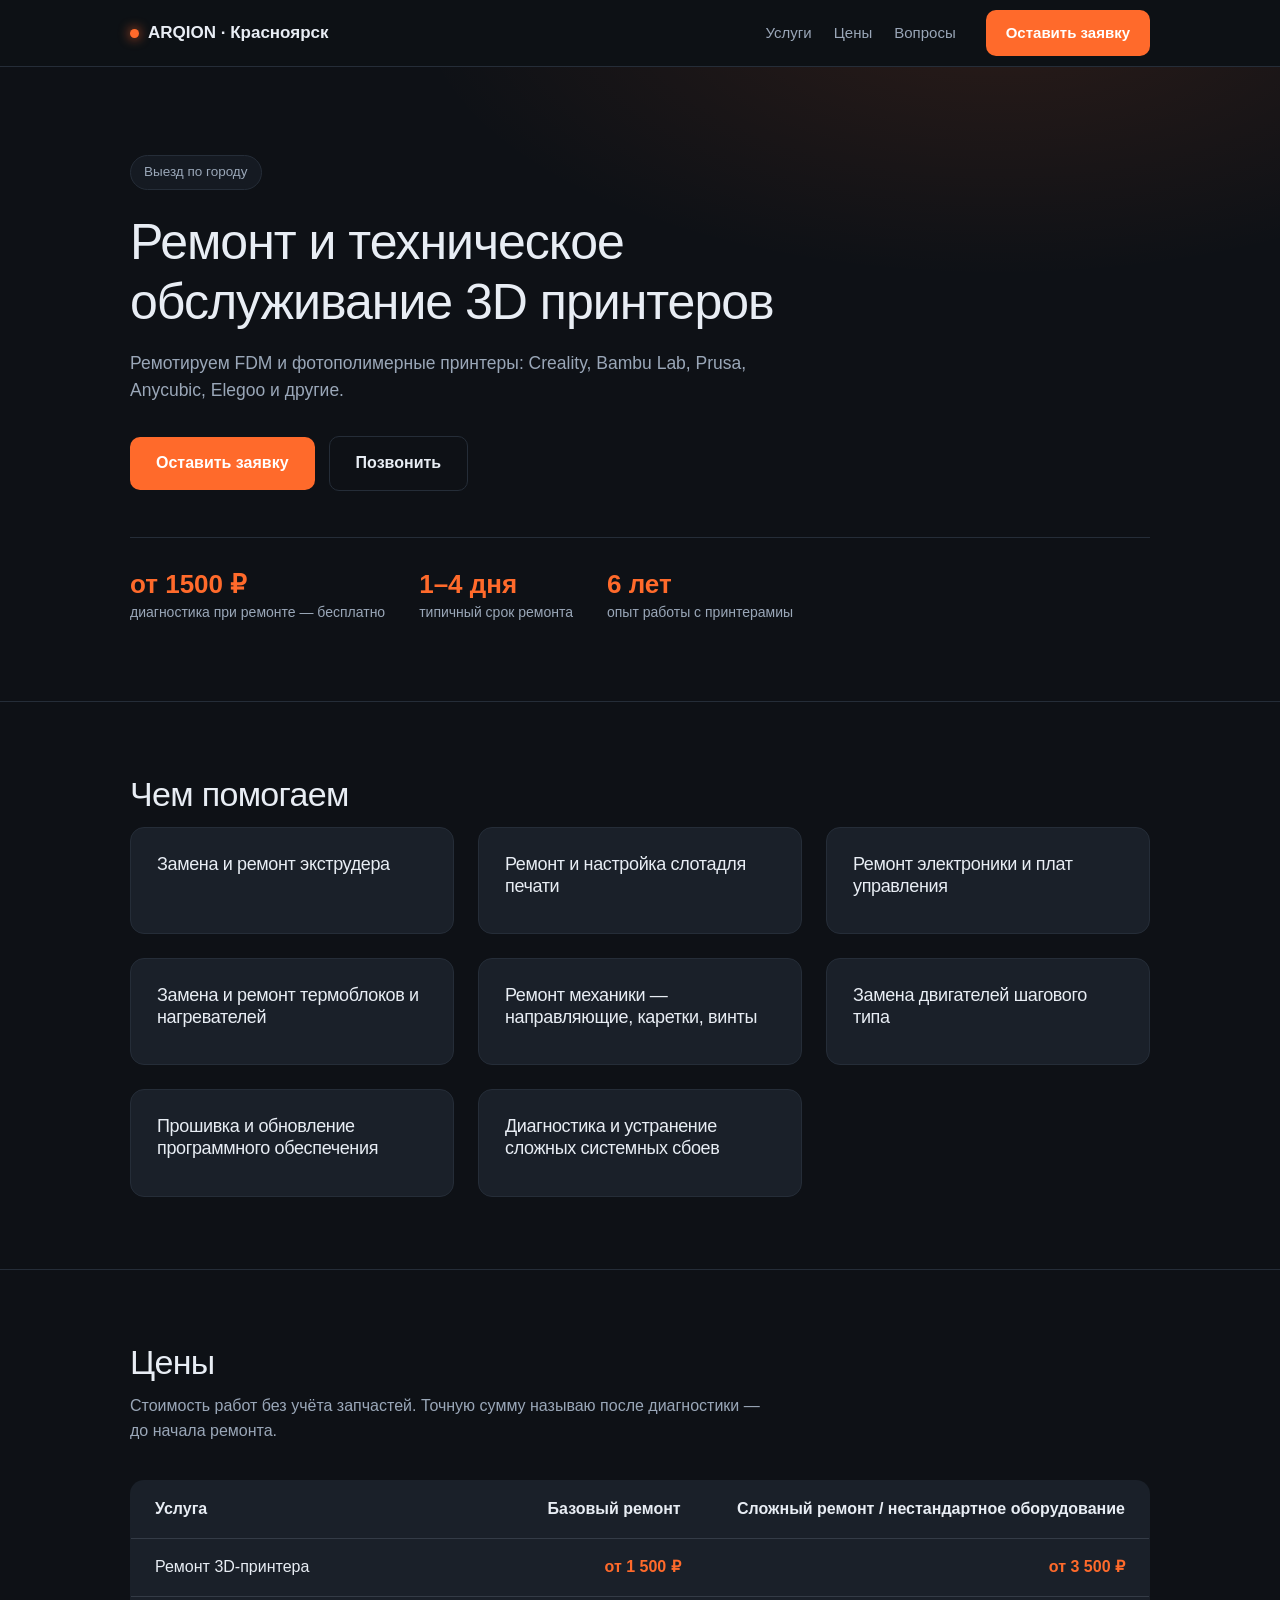
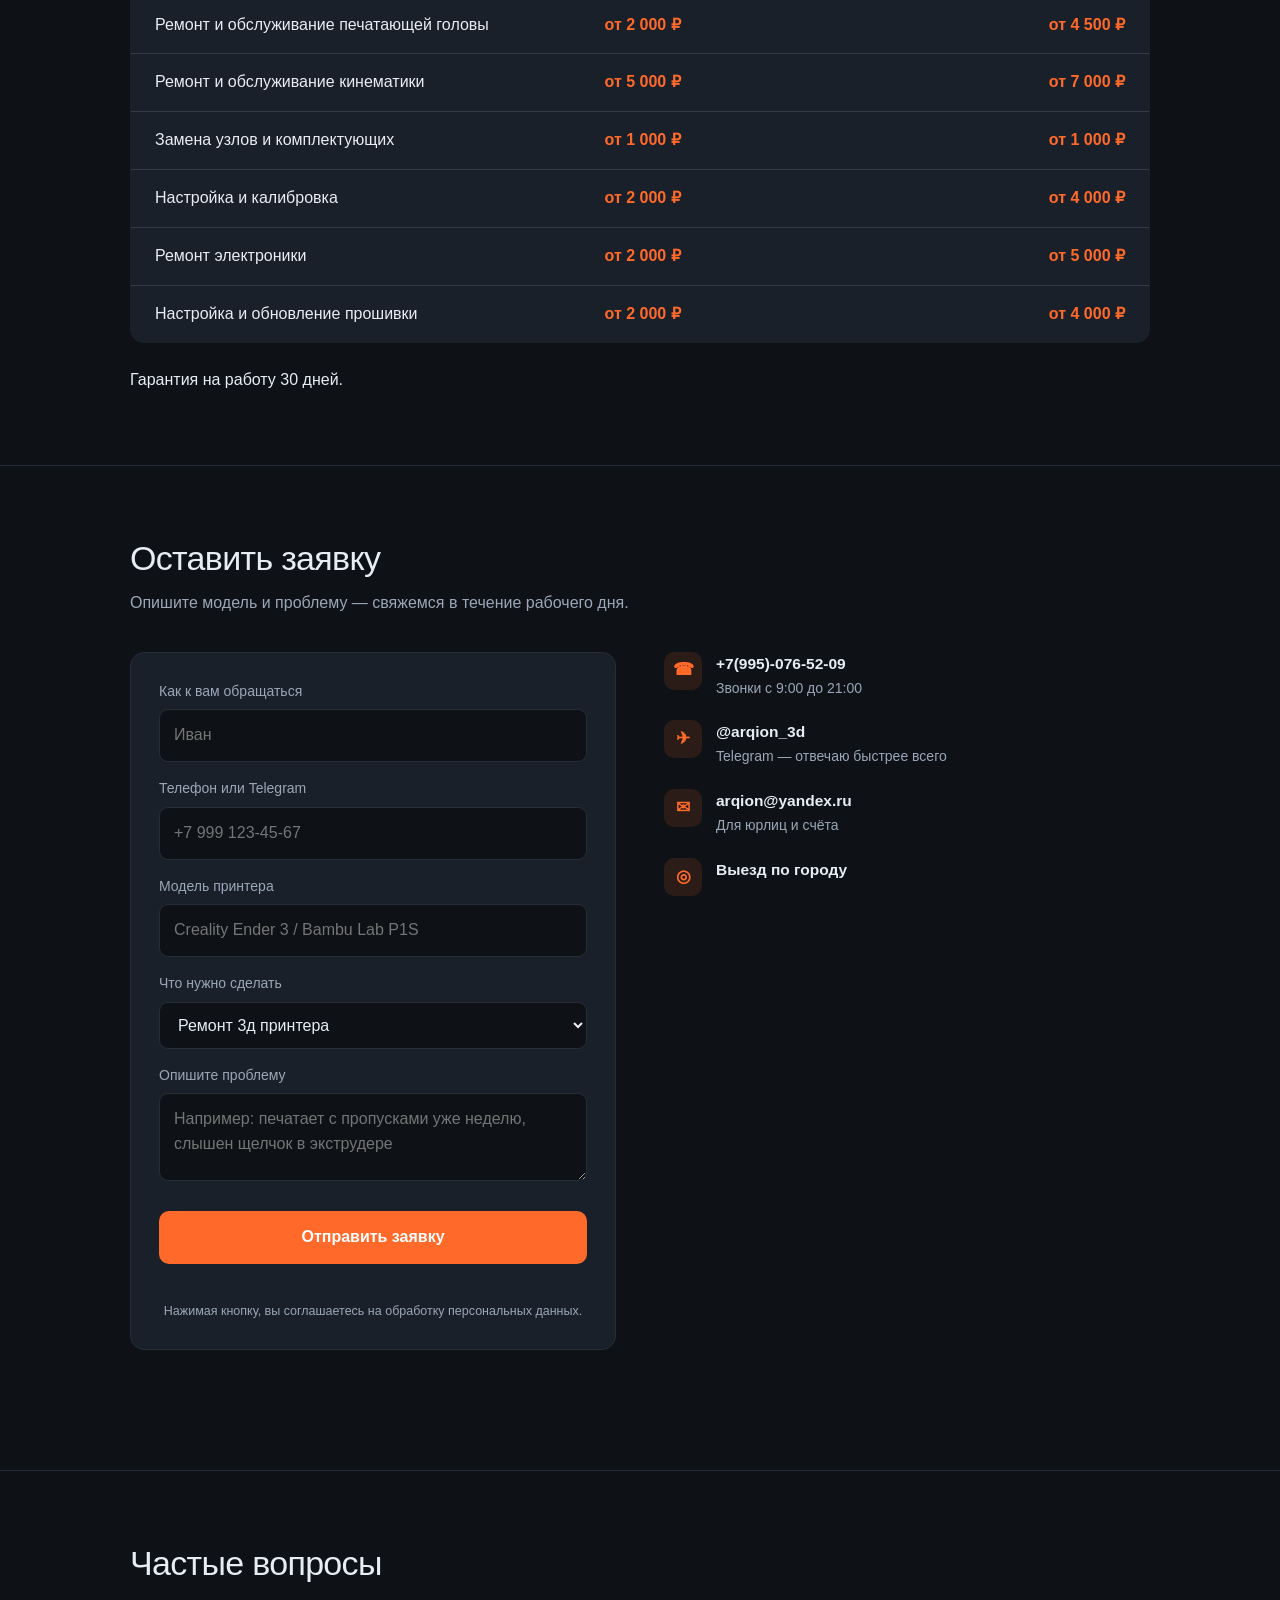
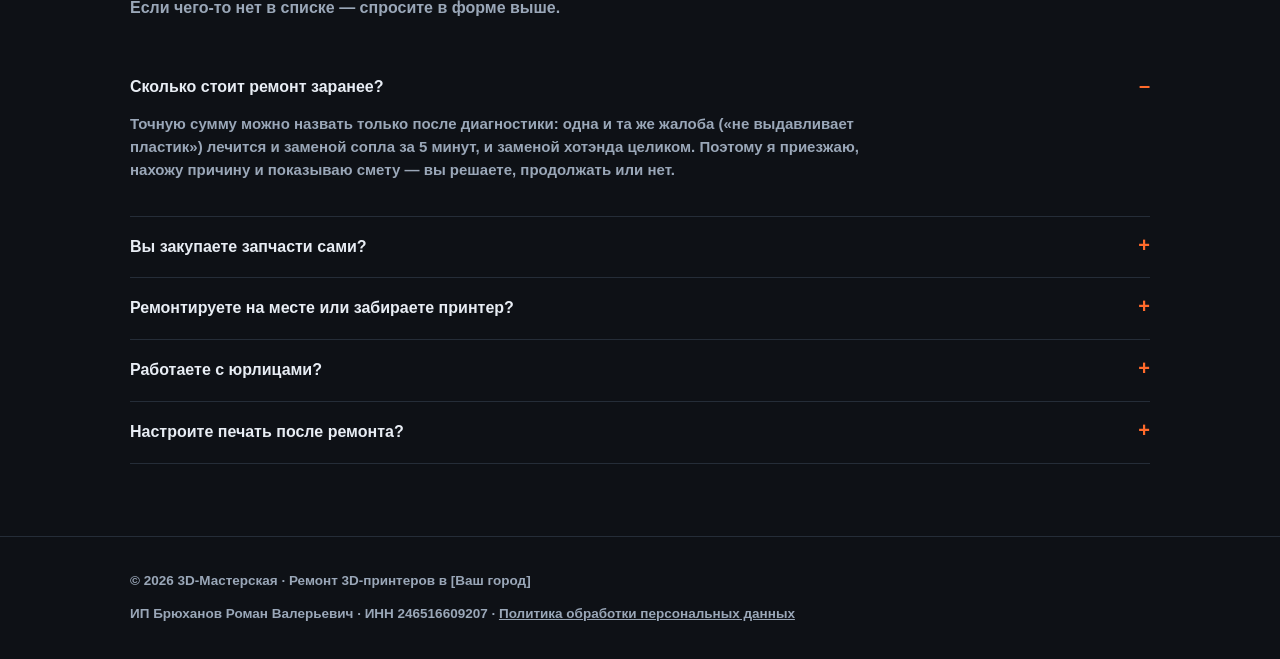
==== commit 8c4de38a: "add emailservice and contant" ====
--- a/index.html
+++ b/index.html
@@ -3,18 +3,34 @@
 <head>
 <meta charset="UTF-8">
 <meta name="viewport" content="width=device-width, initial-scale=1.0">
-<title>ARQION | печать 3Д деталей и ремонт 3Д принтеров | Крсноярск</title>
-<meta name="description" content="Печатаем 3D-детали на заказ: PLA, PETG, ABS, TPU и фотополимер. Расчёт стоимости онлайн, срок 1–3 дня, доставка по городу и почтой. Ремонт 3Д принтеров. Диагностика, настройка.">
-
+<title>Ремонт 3D-принтеров на выезде — диагностика, ремонт, настройка | Красноярск</title>
+<meta name="description" content="Ремонт и обслуживание 3D-принтеров: диагностика, замена экструдера, сопел, термобарьеров, прошивка, калибровка. Выезд по городу. Гарантия 30 дней.">
+<!-- Bootstrap 5.3.3 -->
+    <script type="text/javascript" src="email.min.js"></script>
+
+    <script type="text/javascript">
+       // Ждем полной загрузки DOM структуры, чтобы скрипт точно увидел библиотеку
+       document.addEventListener("DOMContentLoaded", function() {
+          if (typeof emailjs !== 'undefined') {
+              emailjs.init({
+                  publicKey: "iO9RDrHw8YYJTFamQ" // <--- Замените на ваш Public Key
+              });
+              console.log("EmailJS успешно инициализирован локально!");
+          } else {
+              console.error("Критическая ошибка: файл email.min.js не найден или поврежден!");
+          }
+       });
+    </script>
 <link href="https://cdn.jsdelivr.net/npm/bootstrap@5.3.3/dist/css/bootstrap.min.css" rel="stylesheet" crossorigin="anonymous">
-<link href="style.css" rel="stylesheet">
+<link rel="stylesheet" href="style.css" >
 </head>
 <body id="top">
+
 <!-- ================= HEADER ================= -->
 <header>
   <nav class="navbar navbar-expand-lg">
     <div class="wrap">
-      <a class="navbar-brand logo p-0 me-0" href="index.html">
+      <a class="navbar-brand logo p-0 me-0" href="#top">
         <span class="dot"></span>ARQION · Красноярск
       </a>
 
@@ -26,12 +42,12 @@
 
       <div class="collapse navbar-collapse" id="mainNav">
         <ul class="navbar-nav ms-auto">
-          <li class="nav-item"><a class="nav-link" href="#works">Работы</a></li>
+          <li class="nav-item"><a class="nav-link" href="#works">Услуги</a></li>
           <li class="nav-item"><a class="nav-link" href="#prices">Цены</a></li>
           <li class="nav-item"><a class="nav-link" href="#faq">Вопросы</a></li>
-          <li class="nav-item"><a class="nav-link" href="repair.html">Ремонт</a></li>
+          <!-- <li class="nav-item"><a class="nav-link" href="repair.html">Ремонт</a></li> -->
           <li class="nav-item mt-2 mt-lg-0 ms-lg-3">
-            <a class="cta-btn sm d-block" href="#order">Заказать печать</a>
+            <a class="cta-btn sm d-block" href="#request">Оставить заявку</a>
           </li>
         </ul>
       </div>
@@ -40,280 +56,271 @@
 </header>
 
 <!-- ================= HERO ================= -->
+
 <section class="hero">
-  <div class="wrap">
-    <div class="pill">Печать на заказ · от одной детали</div>
-    <h1>Напечатаем вашу 3D-деталь <em>за 1–3 дня</em></h1>
+  
+  <div class="wrap">
+    <div class="pill">Выезд по городу</div>
+    <h1>Ремонт и техническое обслуживание 3D принтеров</h1>
     <p class="hero-text">
-      Прототипы, запчасти, корпуса, декор, мелкие серии. Присылаете модель или рисунок —
-      считаем стоимость, печатаем и отправляем. Есть доставка по городу и почтой.
+      Ремотируем FDM и фотополимерные принтеры: Creality, Bambu Lab, Prusa, Anycubic, Elegoo и другие.
     </p>
     <div class="cta-row">
-      <a class="cta-btn" href="#order">Отправить модель</a>
-      <a class="cta-btn ghost" href="#calc">Рассчитать цену</a>
+      <a class="cta-btn" href="#request">Оставить заявку</a>
+      <a class="cta-btn ghost" href="tel:+79950765209">Позвонить</a>
     </div>
     <div class="facts">
-      <div class="fact"><b>от 500 ₽</b><span>минимальный заказ</span></div>
-      <div class="fact"><b>1–3 дня</b><span>срок печати</span></div>
-      <div class="fact"><b>5 типов</b><span>материалов: PLA, PETG, ABS, TPU, смола</span></div>
-    </div>
-  </div>
-</section>
-
-<!-- ================= СЛАЙДЕР РАБОТ ================= -->
-<section id="works">
-  <div class="wrap">
-    <h2>Готовые работы</h2>
-    <p class="sub">Примеры деталей, напечатанных под заказ. Нажмите стрелки или листайте пальцем.</p>
-
-    <div id="worksCarousel" class="carousel slide" data-bs-ride="carousel" data-bs-interval="5000">
-      <div class="carousel-indicators">
-        <button type="button" data-bs-target="#worksCarousel" data-bs-slide-to="0" class="active" aria-current="true" aria-label="Работа 1"></button>
-        <button type="button" data-bs-target="#worksCarousel" data-bs-slide-to="1" aria-label="Работа 2"></button>
-        <button type="button" data-bs-target="#worksCarousel" data-bs-slide-to="2" aria-label="Работа 3"></button>
-        <button type="button" data-bs-target="#worksCarousel" data-bs-slide-to="3" aria-label="Работа 4"></button>
-      </div>
-
-      <div class="carousel-inner">
-        <div class="carousel-item active">
-          <div class="slide-media">
-            <span>Фото: img/work1.jpg</span>
-            <img src="img/work1.jpg" alt="Корпус для датчика, PETG" onerror="this.remove()">
-          </div>
-          <div class="slide-caption">
-            <h3>Корпус для датчика</h3>
-            <p>PETG, 2 шт. Печать за 2 дня, с креплениями под винты М3.</p>
-          </div>
-        </div>
-        <div class="carousel-item">
-          <div class="slide-media">
-            <span>Фото: img/work2.jpg</span>
-            <img src="img/work2.jpg" alt="Миниатюра фигурки, смола" onerror="this.remove()">
-          </div>
-          <div class="slide-caption">
-            <h3>Миниатюра для настольной игры</h3>
-            <p>Фотополимер, высокая детализация, без видимых слоёв.</p>
-          </div>
-        </div>
-        <div class="carousel-item">
-          <div class="slide-media">
-            <span>Фото: img/work3.jpg</span>
-            <img src="img/work3.jpg" alt="Гибкий чехол, TPU" onerror="this.remove()">
-          </div>
-          <div class="slide-caption">
-            <h3>Гибкий чехол и прокладки</h3>
-            <p>TPU 95A, подобрана ориентация для прочности швов.</p>
-          </div>
-        </div>
-        <div class="carousel-item">
-          <div class="slide-media">
-            <span>Фото: img/work4.jpg</span>
-            <img src="img/work4.jpg" alt="Прототип детали, ABS" onerror="this.remove()">
-          </div>
-          <div class="slide-caption">
-            <h3>Прототип для проверки посадки</h3>
-            <p>ABS на закрытом принтере, без деформаций по углам.</p>
-          </div>
-        </div>
-      </div>
-
-      <button class="carousel-control-prev" type="button" data-bs-target="#worksCarousel" data-bs-slide="prev">
-        <span class="carousel-control-prev-icon" aria-hidden="true"></span>
-        <span class="visually-hidden">Назад</span>
-      </button>
-      <button class="carousel-control-next" type="button" data-bs-target="#worksCarousel" data-bs-slide="next">
-        <span class="carousel-control-next-icon" aria-hidden="true"></span>
-        <span class="visually-hidden">Вперёд</span>
-      </button>
-    </div>
-  </div>
-</section>
-
-<!-- ================= ПРИНТЕР ================= -->
-<section id="printer">
-  <div class="wrap">
-    <div class="row g-4 g-lg-5 align-items-center">
-      <div class="col-12 col-lg-6">
-        <div class="printer-photo">
-          <span>Фото принтера: img/printer.jpg</span>
-          <img src="img/printer.jpg" alt="Принтер, на котором печатаем заказы" onerror="this.remove()">
-        </div>
-      </div>
-      <div class="col-12 col-lg-6">
-        <h2>На чём печатаем</h2>
-        <p class="sub" style="margin-bottom:20px">
-          Основной принтер — <b>[Bambu Lab P1S]</b>: закрытый корпус, стабильная печать
-          ABS и ASA без деформаций по углам. Для смолы — отдельный фотополимерный принтер.
-        </p>
-        <ul class="spec-list">
-          <li><span>Модель</span><span>[Bambu Lab P1S]</span></li>
-          <li><span>Технология</span><span>FDM, закрытый корпус</span></li>
-          <li><span>Область печати</span><span>256 × 256 × 256 мм</span></li>
-          <li><span>Сопло</span><span>0,4 мм, до 300 °C</span></li>
-          <li><span>Материалы</span><span>PLA, PETG, ABS, ASA, TPU</span></li>
-          <li><span>Точность</span><span>до 0,1 мм</span></li>
-        </ul>
-        <p class="small-note">Характеристики — пример, замените на данные вашего принтера.</p>
-      </div>
-    </div>
-  </div>
-</section>
-
-<!-- ================= МАТЕРИАЛЫ ================= -->
-<section id="materials">
-  <div class="wrap">
-    <h2>Материалы</h2>
-    <p class="sub">Выбирайте по задаче. Если сомневаетесь, напишите, что деталь должна выдерживать, и подскажу.</p>
-
-    <div class="price-table">
-      <div class="price-row"><div class="name">PLA<small>Декор, прототипы, макеты. Не для нагрева и улицы</small></div><div class="price">от 5 ₽/г</div></div>
-      <div class="price-row"><div class="name">PETG<small>Прочные функциональные детали, устойчив к влаге и небольшим нагрузкам</small></div><div class="price">от 6 ₽/г</div></div>
-      <div class="price-row"><div class="name">ABS / ASA<small>Термостойкие детали, корпуса, детали для улицы (ASA — UV-стойкий)</small></div><div class="price">от 7 ₽/г</div></div>
-      <div class="price-row"><div class="name">TPU<small>Гибкие детали: чехлы, прокладки, уплотнители</small></div><div class="price">от 9 ₽/г</div></div>
-      <div class="price-row"><div class="name">Фотополимерная смола<small>Мелкие детали и миниатюры с гладкой поверхностью</small></div><div class="price">от 12 ₽/г</div></div>
-    </div>
-    <div class="note">Цены за грамм материала с учётом работы принтера. Итоговая стоимость зависит от веса и времени печати.</div>
+      <div class="fact"><b>от 1500 ₽</b><span>диагностика при ремонте — бесплатно</span></div>
+      <div class="fact"><b>1–4 дня</b><span>типичный срок ремонта</span></div>
+      <div class="fact"><b>6 лет</b><span>опыт работы с принтерамиы</span></div>
+    </div>
   </div>
 </section>
 
 <!-- ================= УСЛУГИ ================= -->
 <section id="services">
   <div class="wrap">
-    <h2>Что делаем</h2>
-    <p class="sub">От одной детали до небольшой серии. Берём на себя подготовку файла, если нужно.</p>
+    <h2>Чем помогаем</h2>
     <div class="row g-3 g-lg-4">
-      <div class="col-12 col-md-6 col-lg-4">
-        <div class="svc-card">
-          <h3>Печать по вашей модели</h3>
-          <p>Присылаете файл STL, 3MF или STEP. Проверяем модель, подбираем материал и ориентацию, печатаем.</p>
-        </div>
-      </div>
-      <div class="col-12 col-md-6 col-lg-4">
-        <div class="svc-card">
-          <h3>Исправление и подготовка модели</h3>
-          <p>Чиним дыры и «неводонепроницаемые» STL, масштабируем, готовим под печать.</p>
-        </div>
-      </div>
-      <div class="col-12 col-md-6 col-lg-4">
-        <div class="svc-card">
-          <h3>Модель по эскизу или фото</h3>
-          <p>Нарисуем 3D-модель по чертежу, эскизу или образцу. Стоимость моделирования считаем отдельно.</p>
-        </div>
-      </div>
-      <div class="col-12 col-md-6 col-lg-4">
-        <div class="svc-card">
-          <h3>Прототипы и запчасти</h3>
-          <p>Быстро проверяем посадку и размеры. Печатаем замену сломанного крепления или корпуса.</p>
-        </div>
-      </div>
-      <div class="col-12 col-md-6 col-lg-4">
-        <div class="svc-card">
-          <h3>Мелкие серии</h3>
-          <p>От 5 штук: скидка на тираж, одинаковое качество всей партии.</p>
-        </div>
-      </div>
-      <div class="col-12 col-md-6 col-lg-4">
-        <div class="svc-card">
-          <h3>Постобработка</h3>
-          <p>Удаляем поддержки, шлифуем, сглаживаем ABS парами ацетона, красим по запросу.</p>
-        </div>
-      </div>
-    </div>
-  </div>
-</section>
-
-<!-- ================= ЦЕНЫ + КАЛЬКУЛЯТОР ================= -->
+
+      <div class="col-12 col-md-6 col-lg-4">
+        <div class="svc-card">
+          <h3>Замена и ремонт экструдера</h3>
+          <!-- <p>Замена шестерён, тефлоновых трубок, чистка от нагара, устранение засоров и «петухов».</p> -->
+        </div>
+      </div>
+
+      <div class="col-12 col-md-6 col-lg-4">
+        <div class="svc-card">
+          <h3>Ремонт и настройка слотадля печати</h3>
+          <!-- <p>Замена сопел, термобарьеров, нагревателей, термисторов, чистка от нагара, борьба с засорами и «петухами».</p> -->
+        </div>
+      </div>
+
+
+      <div class="col-12 col-md-6 col-lg-4">
+        <div class="svc-card">
+          <h3>Ремонт электроники и плат управления</h3>
+          <!-- <p>Замена ремней, подшипников, рельсов, винтов, калибровка геометрии, устранение люфтов и рывков.</p> -->
+        </div>
+      </div>
+
+      <div class="col-12 col-md-6 col-lg-4">
+        <div class="svc-card">
+          <h3>Замена и ремонт термоблоков и нагревателей</h3>
+          <!-- <p>Ремонт и замена плат управления, перепрошивка, установка Klipper или Marlin, настройка сетки стола.</p> -->
+        </div>
+      </div>
+
+      <div class="col-12 col-md-6 col-lg-4">
+        <div class="svc-card">
+          <h3>Ремонт механики — направляющие, каретки, винты</h3>
+          <!-- <p>Замена FEP-плёнки и LCD-экранов, ремонт механики оси Z, замена подсветки, настройка экспозиции.</p> -->
+        </div>
+      </div>
+
+      <div class="col-12 col-md-6 col-lg-4">
+        <div class="svc-card">
+          <h3>Замена двигателей шагового типа</h3>
+          <!-- <p>Установка BLTouch/CR-Touch, direct drive, тихих драйверов, плановое ТО и смазка механики.</p> -->
+        </div>
+      </div>
+
+      <div class="col-12 col-md-6 col-lg-4">
+        <div class="svc-card">
+          <h3>Прошивка и обновление программного обеспечения</h3>
+          <!-- <p>Установка BLTouch/CR-Touch, direct drive, тихих драйверов, плановое ТО и смазка механики.</p> -->
+        </div>
+      </div>
+
+      <div class="col-12 col-md-6 col-lg-4">
+        <div class="svc-card">
+          <h3>Диагностика и устранение сложных системных сбоев</h3>
+          <!-- <p>Установка BLTouch/CR-Touch, direct drive, тихих драйверов, плановое ТО и смазка механики.</p> -->
+        </div>
+      </div>
+
+    </div>
+  </div>
+</section>
+
+<!-- ================= ЦЕНЫ ================= -->
 <section id="prices">
   <div class="wrap">
     <h2>Цены</h2>
-    <p class="sub">Минимальный заказ — 500 ₽. Точную сумму называю после проверки модели.</p>
-
-    <div class="price-table">
-      <div class="price-row"><div class="name">Расчёт стоимости по файлу<small>Бесплатно, в течение рабочего дня</small></div><div class="price">0 ₽</div></div>
-      <div class="price-row"><div class="name">Печать до 20 г<small>Мелкие детали, брелоки, крепления</small></div><div class="price">от 500 ₽</div></div>
-      <div class="price-row"><div class="name">Печать 20–200 г<small>Корпуса, держатели, функциональные детали</small></div><div class="price">от 1 000 ₽</div></div>
-      <div class="price-row"><div class="name">Печать свыше 200 г<small>Крупные детали, сборка из нескольких частей</small></div><div class="price">по расчёту</div></div>
-      <div class="price-row"><div class="name">Исправление модели<small>Дыры, масштаб, подготовка к печати</small></div><div class="price">от 300 ₽</div></div>
-      <div class="price-row"><div class="name">Моделирование по эскизу<small>Стоимость зависит от сложности</small></div><div class="price">от 1 500 ₽</div></div>
-    </div>
-</section>
-
-<!-- ================= ЗАКАЗ ================= -->
-<section id="order">
-  <div class="wrap">
+    <p class="sub">Стоимость работ без учёта запчастей. Точную сумму называю после диагностики — до начала ремонта.</p>
+
+    <!-- <div class="price-table">
+      <div class="price-row"><div class="name">Диагностика на выезде<small>Бесплатно, если соглашаетесь на ремонт</small></div><div class="price">1 000 ₽</div></div>
+      <div class="price-row"><div class="name">Комплексная настройка и калибровка<small>Стол, поток, температуры, тестовая печать</small></div><div class="price">1 500 ₽</div></div>
+      <div class="price-row"><div class="name">Чистка и обслуживание хотэнда<small>Разбор, удаление нагара, замена сопла</small></div><div class="price">от 1 500 ₽</div></div>
+      <div class="price-row"><div class="name">Замена термобарьера / нагревателя / термистора</div><div class="price">от 1 800 ₽</div></div>
+      <div class="price-row"><div class="name">Замена ремней, подшипников, колёс</div><div class="price">от 2 000 ₽</div></div>
+      <div class="price-row"><div class="name">Замена платы управления<small>Пайка и подключение</small></div><div class="price">от 3 000 ₽</div></div>
+      <div class="price-row"><div class="name">Прошивка Marlin / установка Klipper<small>Включая настройку конфига</small></div><div class="price">от 2 500 ₽</div></div>
+      <div class="price-row"><div class="name">Замена FEP-плёнки<small>Фотополимерные принтеры</small></div><div class="price">от 1 500 ₽</div></div>
+      <div class="price-row"><div class="name">Замена LCD-экрана<small>Фотополимерные принтеры</small></div><div class="price">от 3 500 ₽</div></div>
+      <div class="price-row"><div class="name">Установка BLTouch / CR-Touch / Direct Drive</div><div class="price">от 2 500 ₽</div></div>
+    </div> -->
+<table class="price-table" style="border-collapse: collapse;">
+  <thead>
+    <tr class="price-header">
+      <th>Услуга</th>
+      <th>Базовый ремонт</th>
+      <th>Сложный ремонт / нестандартное оборудование</th>
+    </tr>
+  </thead>
+  <tbody>
+    <tr class="price-row">
+      <td>
+        <div class="name">Ремонт 3D-принтера</div>
+      </td>
+      <td>
+        <div class="price">от 1 500 ₽</div>
+      </td>
+      <td>
+        <div class="price">от 3 500 ₽</div>
+      </td>
+    </tr>
+    <tr class="price-row">
+      <td>
+        <div class="name">Ремонт и обслуживание печатающей головы</div>
+      </td>
+      <td>
+        <div class="price">от 2 000 ₽</div>
+      </td>
+      <td>
+        <div class="price">от 4 500 ₽</div>
+      </td>
+    </tr>
+    <tr class="price-row">
+      <td>
+        <div class="name">Ремонт и обслуживание кинематики</div>
+      </td>
+      <td>
+        <div class="price">от 5 000 ₽</div>
+      </td>
+      <td>
+        <div class="price">от 7 000 ₽</div>
+      </td>
+    </tr>
+    <tr class="price-row">
+      <td>
+        <div class="name">Замена узлов и комплектующих</div>
+      </td>
+      <td>
+        <div class="price">от 1 000 ₽</div>
+      </td>
+      <td>
+        <div class="price">от 1 000 ₽</div>
+      </td>
+    </tr>
+    <tr class="price-row">
+      <td>
+        <div class="name">Настройка и калибровка</div>
+      </td>
+      <td>
+        <div class="price">от 2 000 ₽</div>
+      </td>
+      <td>
+        <div class="price">от 4 000 ₽</div>
+      </td>
+    </tr>
+    <tr class="price-row">
+      <td>
+        <div class="name">Ремонт электроники</div>
+      </td>
+      <td>
+        <div class="price">от 2 000 ₽</div>
+      </td>
+      <td>
+        <div class="price">от 5 000 ₽</div>
+      </td>
+    </tr>
+    <tr class="price-row">
+      <td>
+        <div class="name">Настройка и обновление прошивки</div>
+      </td>
+      <td>
+        <div class="price">от 2 000 ₽</div>
+      </td>
+      <td>
+        <div class="price">от 4 000 ₽</div>
+      </td>
+    </tr>
+  </tbody>
+</table>
+    <div class="note">
+      <br>Гарантия на работу 30 дней.
+    </div>
+
+</section>
+
+<!-- ================= ЗАЯВКА ================= -->
+<section id="request">
+  <div class="wrap">
+    <h2>Оставить заявку</h2>
+    <p class="sub">Опишите модель и проблему — свяжемся в течение рабочего дня.</p>
+
     <div class="row g-4 g-lg-5">
-      <div class="col-12 col-lg-5">
-        <h2>Заказать печать</h2>
-        <p class="sub">Заполните форму, и я свяжусь с вами в течение рабочего дня, уточню детали и назову точную цену.</p>
+      <div class="col-12 col-lg-6">
+        <form id="leadForm" class="lead-form" novalidate>
+          <div class="field">
+            <label for="name">Как к вам обращаться</label>
+            <input id="name" name="name" type="text" placeholder="Иван" required>
+          </div>
+          <div class="field">
+            <label for="phone">Телефон или Telegram</label>
+            <input id="phone" name="phone" type="text" placeholder="+7 999 123-45-67" required>
+          </div>
+          <div class="field">
+            <label for="model">Модель принтера</label>
+            <input id="model" name="model" type="text" placeholder="Creality Ender 3 / Bambu Lab P1S">
+          </div>
+          <div class="field">
+            <label for="service">Что нужно сделать</label>
+            <select id="service" name="service">
+              <option>Ремонт 3д принтера</option>
+              <option>Ремонт и обслуживание печатающей головки</option>
+              <option>Ремонт и обслуживание кинематики</option>
+              <option>Замена узлов и комплектующих</option>
+              <option>Настройка и калибровка</option>
+              <option>Ремонт электроники</option>
+              <option>Настройка и обновление прошивки</option>
+              <option>Диагностика(точная проблема не известна)</option>
+            </select>
+          </div>
+          <div class="field">
+            <label for="comment">Опишите проблему</label>
+            <textarea id="comment" name="comment" placeholder="Например: печатает с пропусками уже неделю, слышен щелчок в экструдере"></textarea>
+          </div>
+          <button class="cta-btn" type="submit" id="cdn-btn">Отправить заявку</button>
+          <div class="err" id="errBox"></div>
+          <div class="consent">Нажимая кнопку, вы соглашаетесь на обработку персональных данных.</div>
+          <div class="ok" id="okBox">Заявка отправлена! Свяжемся с вами в ближайшее время.</div>
+        </form>
+      </div>
+
+      <div class="col-12 col-lg-6">
         <ul class="contact-list">
           <li>
-            <div class="ic">1</div>
-            <div><b>Опишите деталь</b><span>Что печатаем, размеры, для чего нужна</span></div>
+            <div class="ic">☎</div>
+            <div><b><a href="tel:+79950765209">+7(995)-076-52-09</a></b><span>Звонки с 9:00 до 21:00</span></div>
           </li>
           <li>
-            <div class="ic">2</div>
-            <div><b>Отправьте модель</b><span>Файл STL, 3MF или STEP — ссылкой или в Telegram</span></div>
+            <div class="ic">✈</div>
+            <div><b><a href="https://t.me/arqion_3d" target="_blank" rel="noopener">@arqion_3d</a></b><span>Telegram — отвечаю быстрее всего</span></div>
           </li>
           <li>
-            <div class="ic">3</div>
-            <div><b>Получите результат</b><span>Печать 1–3 дня, доставка по городу или почтой</span></div>
+            <div class="ic">✉</div>
+            <div><b><a href="mailto:arqion@yandex.ru">arqion@yandex.ru</a></b><span>Для юрлиц и счёта</span></div>
+          </li>
+          <li>
+            <div class="ic">◎</div>
+            <div><b>Выезд по городу</div>
           </li>
         </ul>
-      </div>
-
-      <div class="col-12 col-lg-7">
-        <form class="lead-form" id="orderForm" data-form="order" novalidate>
-          <div class="row g-3">
-            <div class="col-12 col-md-6">
-              <div class="field">
-                <label for="oName">Имя</label>
-                <input id="oName" name="name" type="text" placeholder="Иван" required>
-              </div>
-            </div>
-            <div class="col-12 col-md-6">
-              <div class="field">
-                <label for="oPhone">Телефон или Telegram</label>
-                <input id="oPhone" name="phone" type="text" placeholder="+7 999 123-45-67" required>
-              </div>
-            </div>
-            <div class="col-12 col-md-6">
-              <div class="field">
-                <label for="oMat">Материал</label>
-                <select id="oMat" name="material">
-                  <option>PLA</option>
-                  <option>PETG</option>
-                  <option>ABS / ASA</option>
-                  <option>TPU</option>
-                  <option>Фотополимерная смола</option>
-                  <option>Не знаю, подскажите</option>
-                </select>
-              </div>
-            </div>
-            <div class="col-12 col-md-6">
-              <div class="field">
-                <label for="oQty">Количество, шт</label>
-                <input id="oQty" name="qty" type="number" min="1" step="1" value="1">
-              </div>
-            </div>
-            <div class="col-12">
-              <div class="field">
-                <label for="oFile">Ссылка на модель</label>
-                <input id="oFile" name="file_link" type="text" placeholder="Google Drive, Яндекс.Диск, Dropbox">
-                <small class="small-note" style="margin-top:6px;display:block">Файл прикрепить в форме нельзя: отправьте ссылку или пришлите модель в Telegram после заявки.</small>
-              </div>
-            </div>
-            <div class="col-12">
-              <div class="field">
-                <label for="oDesc">Что печатаем и зачем</label>
-                <textarea id="oDesc" name="comment" placeholder="Например: корпус для датчика 60×40 мм, нужна прочность и посадка под винты М3"></textarea>
-              </div>
-            </div>
-          </div>
-          <button class="cta-btn" type="submit">Отправить заявку</button>
-          <div class="err" id="orderErr"></div>
-          <div class="consent">Нажимая кнопку, вы соглашаетесь на обработку персональных данных.</div>
-          <div class="ok" id="orderOk">Заявка отправлена! Свяжусь с вами в ближайшее время.</div>
-        </form>
+
       </div>
     </div>
   </div>
@@ -323,31 +330,27 @@
 <section id="faq">
   <div class="wrap">
     <h2>Частые вопросы</h2>
-    <p class="sub">Если ответа нет, напишите в форме выше.</p>
+    <p class="sub">Если чего-то нет в списке — спросите в форме выше.</p>
     <div>
       <details open>
-        <summary>Что нужно, чтобы заказать печать?</summary>
-        <p>Модель в формате STL, 3MF или STEP, либо эскиз и размеры. Если модели нет, могу нарисовать её по описанию или фото. Это отдельная услуга.</p>
+        <summary>Сколько стоит ремонт заранее?</summary>
+        <p>Точную сумму можно назвать только после диагностики: одна и та же жалоба («не выдавливает пластик») лечится и заменой сопла за 5 минут, и заменой хотэнда целиком. Поэтому я приезжаю, нахожу причину и показываю смету — вы решаете, продолжать или нет.</p>
       </details>
       <details>
-        <summary>Как считается стоимость?</summary>
-        <p>Из веса детали, времени печати и выбранного материала. Минимальный заказ — 500 ₽. Точную сумму называю после проверки модели.</p>
+        <summary>Вы закупаете запчасти сами?</summary>
+        <p>Да. Есть поставщики с наличием по популярным моделям (Creality, Bambu Lab, Anycubic, Elegoo, Prusa). Запчасти беру по себестоимости с чеками, либо устанавливаю те, что купили вы.</p>
       </details>
       <details>
-        <summary>Какой материал выбрать?</summary>
-        <p>PLA — для декора и макетов. PETG — для прочных функциональных деталей. ABS и ASA — для термостойких деталей и улицы. TPU — для гибких. Смола — для мелких деталей с гладкой поверхностью. Подробнее на странице <a href="print-info.html">«Про печать»</a>.</p>
+        <summary>Ремонтируете на месте или забираете принтер?</summary>
+        <p>90% поломок решаю на месте за один визит. Если нужна редкая деталь или пайка платы — забираю принтер в мастерскую и возвращаю после ремонта, срок обычно 1–3 дня.</p>
       </details>
       <details>
-        <summary>Сколько делается заказ и как получить?</summary>
-        <p>Печать занимает 1–3 дня в зависимости от размера и количества. Доставка по городу или почтой России. Самовывоз — по договорённости.</p>
+        <summary>Работаете с юрлицами?</summary>
+        <p>Да. Безналичный расчёт, счёт, акты, договор на обслуживание парка принтеров. Для офисов и производств возможен регулярный выезд по графику.</p>
       </details>
       <details>
-        <summary>Вы гарантируете результат?</summary>
-        <p>Если деталь не соответствует модели или есть брак, перепечатаем бесплатно. Если нужна проверка посадки, сначала печатаем прототип.</p>
-      </details>
-      <details>
-        <summary>Печатаете ли вы крупные детали и серии?</summary>
-        <p>Да. Крупные детали печатаем частями с последующей склейкой. Для серий от 5 штук действует скидка на тираж.</p>
+        <summary>Настроите печать после ремонта?</summary>
+        <p>Обязательно. Ремонт считается законченным, когда принтер печатает тестовую модель — вы видите результат на месте.</p>
       </details>
     </div>
   </div>
@@ -356,24 +359,19 @@
 <!-- ================= FOOTER ================= -->
 <footer>
   <div class="wrap fx">
-    <div>© <span id="year"></span> 3D-Печать · [Ваш город]</div>
-    <div>
-      <a href="repair.html" style="color:inherit">Ремонт 3D-принтеров</a> ·
-      <a href="print-info.html" style="color:inherit">Про печать</a> ·
-      ИП [ФИО] · ИНН [номер] · Политика обработки персональных данных
-    </div>
+    <div>© <span id="year"></span> 3D-Мастерская · Ремонт 3D-принтеров в [Ваш город]</div>
+    <div>ИП Брюханов Роман Валерьевич · ИНН 246516609207 · <a href="politika_arqion.html">Политика обработки персональных данных</a> </div>
   </div>
 </footer>
 
 <!-- Липкая кнопка только на телефоне -->
 <div class="mobile-cta">
-  <a class="cta-btn" href="#order">Заказать печать</a>
-  <a class="cta-btn ghost" href="tel:+70000000000">Позвонить</a>
+  <a class="cta-btn" href="#request">Оставить заявку</a>
+  <a class="cta-btn ghost" href="tel:+79950765209">Позвонить</a>
 </div>
-
-<!-- Bootstrap JS (нужен для бургер-меню и карусели) -->
 <script src="https://cdn.jsdelivr.net/npm/bootstrap@5.3.3/dist/js/bootstrap.bundle.min.js" crossorigin="anonymous"></script>
-<!-- Ваши скрипты -->
-<script src="scripts.js"></script>
+
+<script src="scripts.js" ></script>
+
 </body>
-</html>+</html>
--- a/style.css
+++ b/style.css
@@ -4,7 +4,7 @@
     --card:#1a2029;
     --line:#252d38;
     --txt:#e8edf4;
-    --muted:#9aa7b8;
+    --muted:rgb(154, 167, 184);
     --accent:#ff6a2b;
     --accent-soft:rgba(255,106,43,.12);
     --green:#37d67a;
@@ -59,65 +59,52 @@
     list-style: none;
   }
 
-  /* Меню на телефоне: всегда на своей строке, на всю ширину */
-  header .navbar-collapse{
-    flex-basis:100%;flex-grow:1;
-    padding:6px 0 18px;
-  }
-  header ul.navbar-nav{gap:2px}
-  header .nav-link{
-    color:var(--muted);font-size:16px;padding:11px 4px;border-radius:8px;
-  }
-  header .nav-link:hover,
-  header .nav-link:focus{color:var(--txt);background:var(--bg-soft)}
-  header .nav-link.active{color:var(--accent)}
-
-  @media(min-width:992px){
-    header .navbar-collapse{padding:0;flex-basis:auto}
-    header ul.navbar-nav{gap:6px;align-items:center}
-    header .nav-link{font-size:15px;padding:8px 10px}
-  }
-
-  /* ================= BUTTONS ================= */
-  .cta-btn{
-    display:inline-block;background:var(--accent);color:#fff;text-decoration:none;
-    padding:14px 26px;border-radius:10px;font-weight:600;font-size:16px;text-align:center;
-    border:0;cursor:pointer;transition:transform .12s,filter .12s;
-  }
-  .cta-btn:hover{filter:brightness(1.08);transform:translateY(-1px);color:#fff}
-  .cta-btn.ghost{background:transparent;border:1px solid var(--line);color:var(--txt)}
-  .cta-btn.ghost:hover{color:var(--txt);border-color:var(--accent)}
-  .cta-btn.sm{padding:11px 20px;font-size:15px}
-
-  /* ================= HERO ================= */
-  .hero{
-    padding:88px 0 76px;border-top:0;
-    background:radial-gradient(900px 420px at 78% -10%,var(--accent-soft),transparent 65%);
-  }
-  .pill{
-    display:inline-block;border:1px solid var(--line);background:var(--bg-soft);
-    color:var(--muted);font-size:13.5px;padding:6px 13px;border-radius:999px;margin-bottom:22px;
-  }
-  .hero h1{font-size:clamp(28px,5.4vw,50px);margin-bottom:18px;max-width:820px}
-  .hero h1 em{font-style:normal;color:var(--accent)}
-  .hero-text{color:var(--muted);font-size:17.5px;max-width:620px;margin-bottom:32px}
-  .cta-row{display:flex;gap:14px;flex-wrap:wrap;align-items:center}
-  .facts{
-    display:flex;gap:30px 34px;flex-wrap:wrap;margin-top:46px;padding-top:30px;
-    border-top:1px solid var(--line)
-  }
-  .fact b{display:block;font-size:26px;color:var(--accent);line-height:1.25}
-  .fact span{color:var(--muted);font-size:14px}
-
-  /* ================= CARDS ================= */
-  .svc-card{
-    background:var(--card);border:1px solid var(--line);border-radius:14px;padding:26px;height:100%;
-  }
-  .svc-card h3{font-size:18px;margin-bottom:10px}
-  .svc-card p{color:var(--muted);font-size:15px;margin:0}
-
-  /* ================= ПРАЙС ================= */
-  .price-table{border:1px solid var(--line);border-radius:14px;overflow:hidden;background:var(--card)}
+
+  .price-table {
+    border-collapse: collapse;
+    width: 100%;
+    border:1px solid var(--line);
+    border-radius:14px;
+    overflow:hidden;
+    background:var(--card);
+    padding: 8px;
+
+  }
+  .price-table th,
+  .price-table td {
+    padding: 16px 24px;
+    vertical-align: middle;
+    text-align: left;
+    /* border-bottom: 1px solid currentColor; */
+  }
+  .price-table .name small {
+    display: block;
+    margin-top: 4px;
+    opacity: 0.7;
+  }
+  .price-table .price {
+    white-space: nowrap;
+    font-weight: 700;
+    color: var(--accent);
+  }
+  .price-table tr {
+    border-bottom: 0.5px solid rgba(154, 167, 184,.2);
+  }
+  .price-table th:not(:first-child),
+  .price-table td:not(:first-child) {
+    text-align: right;
+  }
+  .price-table tbody tr:last-child td {
+    border-bottom: none;
+  }
+  @media (max-width: 600px) {
+    .price-table th,
+    .price-table td {
+      padding: 8px 10px;
+    }
+  }
+
+    /* .price-table{border:1px solid var(--line);border-radius:14px;overflow:hidden;background:var(--card)}
   .price-row{
     display:flex;justify-content:space-between;gap:20px;
     padding:17px 24px;border-bottom:1px solid var(--line);
@@ -130,7 +117,67 @@
   .note{
     margin-top:16px;color:var(--muted);font-size:14px;
     background:var(--bg-soft);border:1px solid var(--line);border-radius:10px;padding:14px 18px;
-  }
+  } */
+
+  /* Меню на телефоне: всегда на своей строке, на всю ширину */
+  header .navbar-collapse{
+    flex-basis:100%;flex-grow:1;
+    padding:6px 0 18px;
+  }
+  header ul.navbar-nav{gap:2px}
+  header .nav-link{
+    color:var(--muted);font-size:16px;padding:11px 4px;border-radius:8px;
+  }
+  header .nav-link:hover,
+  header .nav-link:focus{color:var(--txt);background:var(--bg-soft)}
+  header .nav-link.active{color:var(--accent)}
+
+  @media(min-width:992px){
+    header .navbar-collapse{padding:0;flex-basis:auto}
+    header ul.navbar-nav{gap:6px;align-items:center}
+    header .nav-link{font-size:15px;padding:8px 10px}
+  }
+
+  /* ================= BUTTONS ================= */
+  .cta-btn{
+    display:inline-block;background:var(--accent);color:#fff;text-decoration:none;
+    padding:14px 26px;border-radius:10px;font-weight:600;font-size:16px;text-align:center;
+    border:0;cursor:pointer;transition:transform .12s,filter .12s;
+  }
+  .cta-btn:hover{filter:brightness(1.08);transform:translateY(-1px);color:#fff}
+  .cta-btn.ghost{background:transparent;border:1px solid var(--line);color:var(--txt)}
+  .cta-btn.ghost:hover{color:var(--txt);border-color:var(--accent)}
+  .cta-btn.sm{padding:11px 20px;font-size:15px}
+
+  /* ================= HERO ================= */
+  .hero{
+    padding:88px 0 76px;border-top:0;
+    background:radial-gradient(900px 420px at 78% -10%,var(--accent-soft),transparent 65%);
+  }
+  .pill{
+    display:inline-block;border:1px solid var(--line);background:var(--bg-soft);
+    color:var(--muted);font-size:13.5px;padding:6px 13px;border-radius:999px;margin-bottom:22px;
+  }
+  .hero h1{font-size:clamp(28px,5.4vw,50px);margin-bottom:18px;max-width:820px}
+  .hero h1 em{font-style:normal;color:var(--accent)}
+  .hero-text{color:var(--muted);font-size:17.5px;max-width:620px;margin-bottom:32px}
+  .cta-row{display:flex;gap:14px;flex-wrap:wrap;align-items:center}
+  .facts{
+    display:flex;gap:30px 34px;flex-wrap:wrap;margin-top:46px;padding-top:30px;
+    border-top:1px solid var(--line)
+  }
+  .fact b{display:block;font-size:26px;color:var(--accent);line-height:1.25}
+  .fact span{color:var(--muted);font-size:14px}
+
+  /* ================= CARDS ================= */
+  .svc-card{
+    background:var(--card);border:1px solid var(--line);border-radius:14px;padding:26px;height:100%;
+  }
+  .svc-card h3{font-size:18px;margin-bottom:10px}
+  .svc-card p{color:var(--muted);font-size:15px;margin:0}
+
+  /* ================= ПРАЙС ================= */
+
 
   /* ================= FORM ================= */
   form.lead-form{background:var(--card);border:1px solid var(--line);border-radius:14px;padding:28px}
@@ -267,4 +314,27 @@
   .calc{padding:18px}
   .calc-out{font-size:26px}
   .carousel-control-prev,.carousel-control-next{width:38px;height:38px}
+}
+/* ===== МОБИЛЬНАЯ ШАПКА: высота верхней строки фиксирована ===== */
+@media(max-width:991.98px){
+  header .wrap{
+    min-height:0;
+    padding-top:13px;      /* (66 - 40) / 2 */
+    padding-bottom:13px;
+  }
+  header .logo{
+    height:40px;
+  }
+  header .navbar-toggler{
+    height:40px;
+    padding:0 11px;
+    display:flex;
+    align-items:center;
+    justify-content:center;
+  }
+  header .navbar-collapse{
+    flex-basis:100%;
+    width:100%;
+    padding:6px 0 18px;
+  }
 }
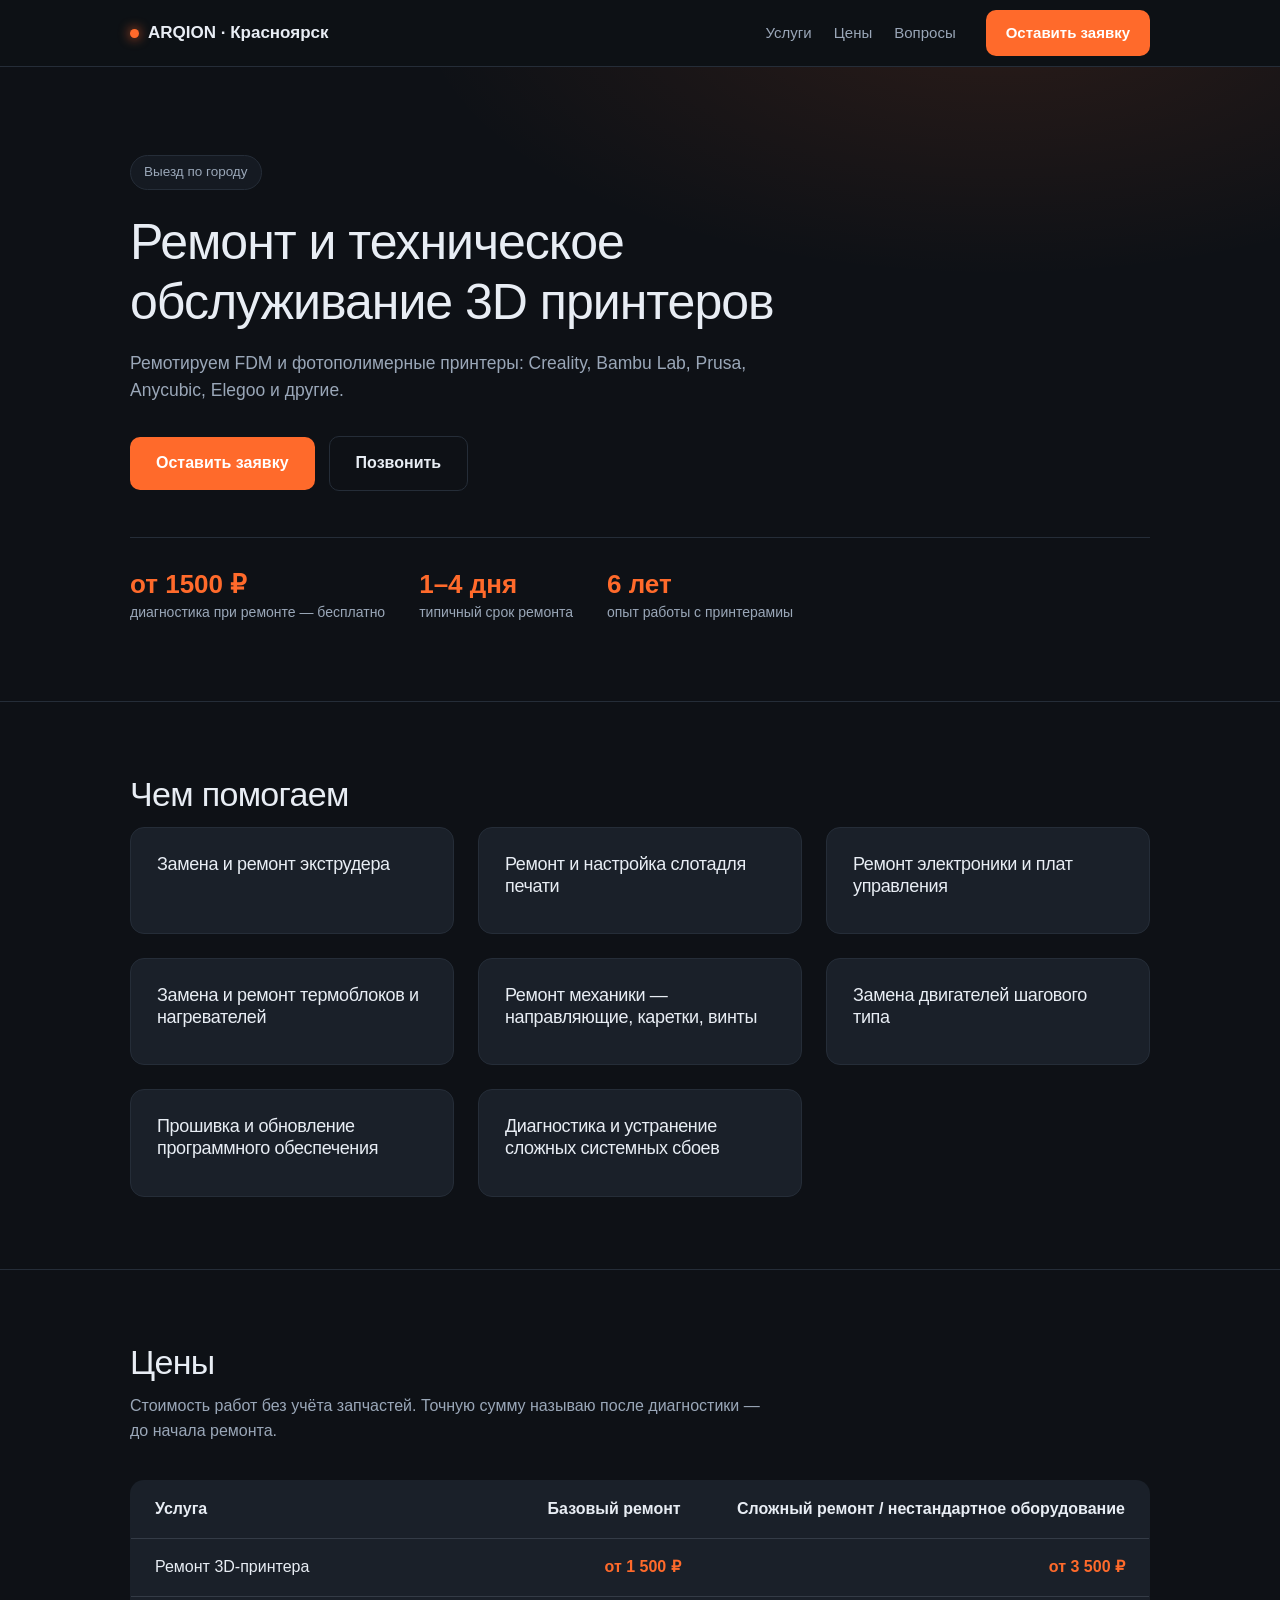
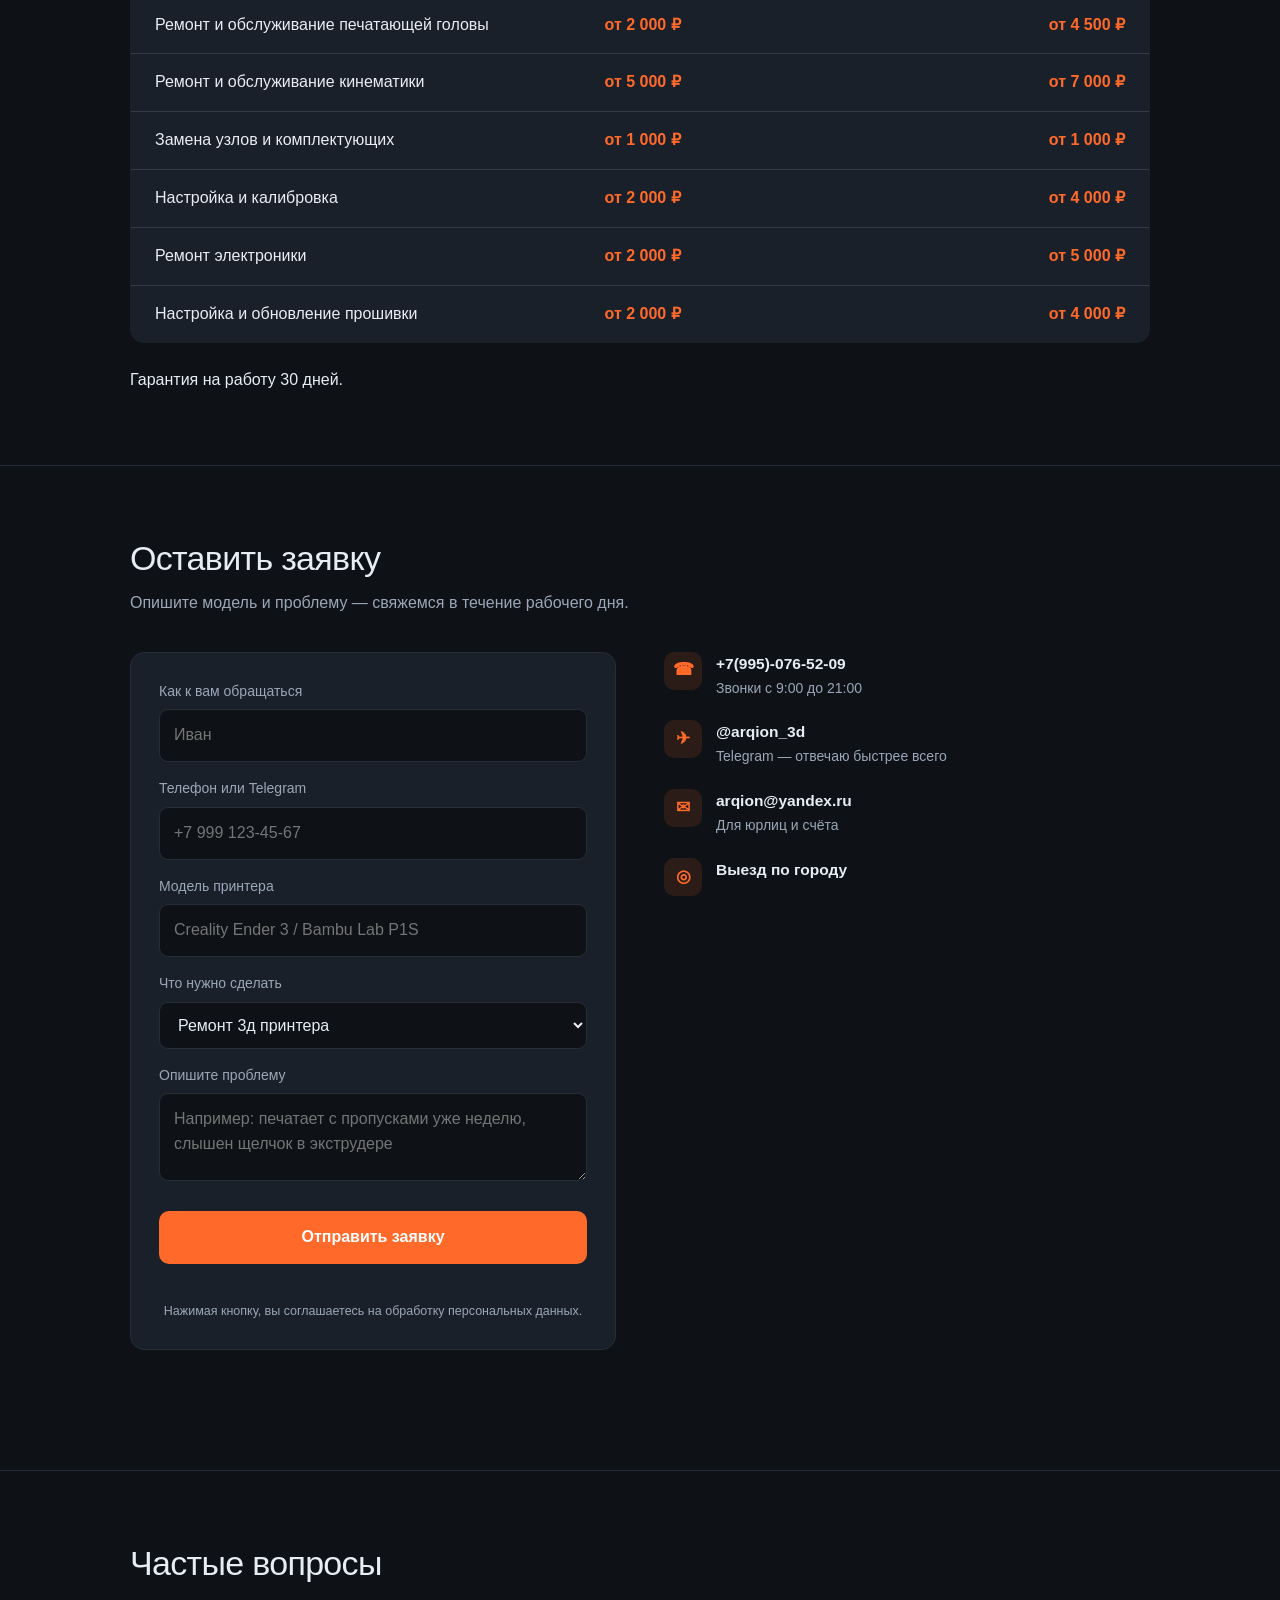
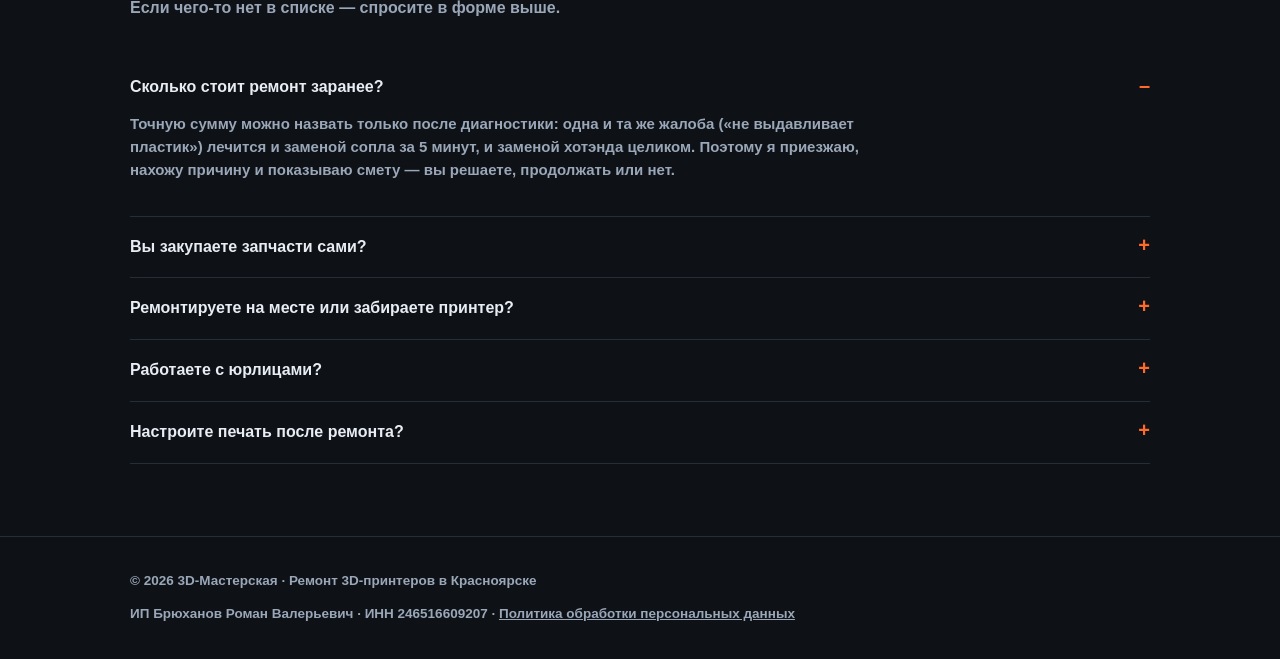
==== commit b8190ab7: "Change city" ====
--- a/index.html
+++ b/index.html
@@ -359,7 +359,7 @@
 <!-- ================= FOOTER ================= -->
 <footer>
   <div class="wrap fx">
-    <div>© <span id="year"></span> 3D-Мастерская · Ремонт 3D-принтеров в [Ваш город]</div>
+    <div>© <span id="year"></span> 3D-Мастерская · Ремонт 3D-принтеров в Красноярске</div>
     <div>ИП Брюханов Роман Валерьевич · ИНН 246516609207 · <a href="politika_arqion.html">Политика обработки персональных данных</a> </div>
   </div>
 </footer>
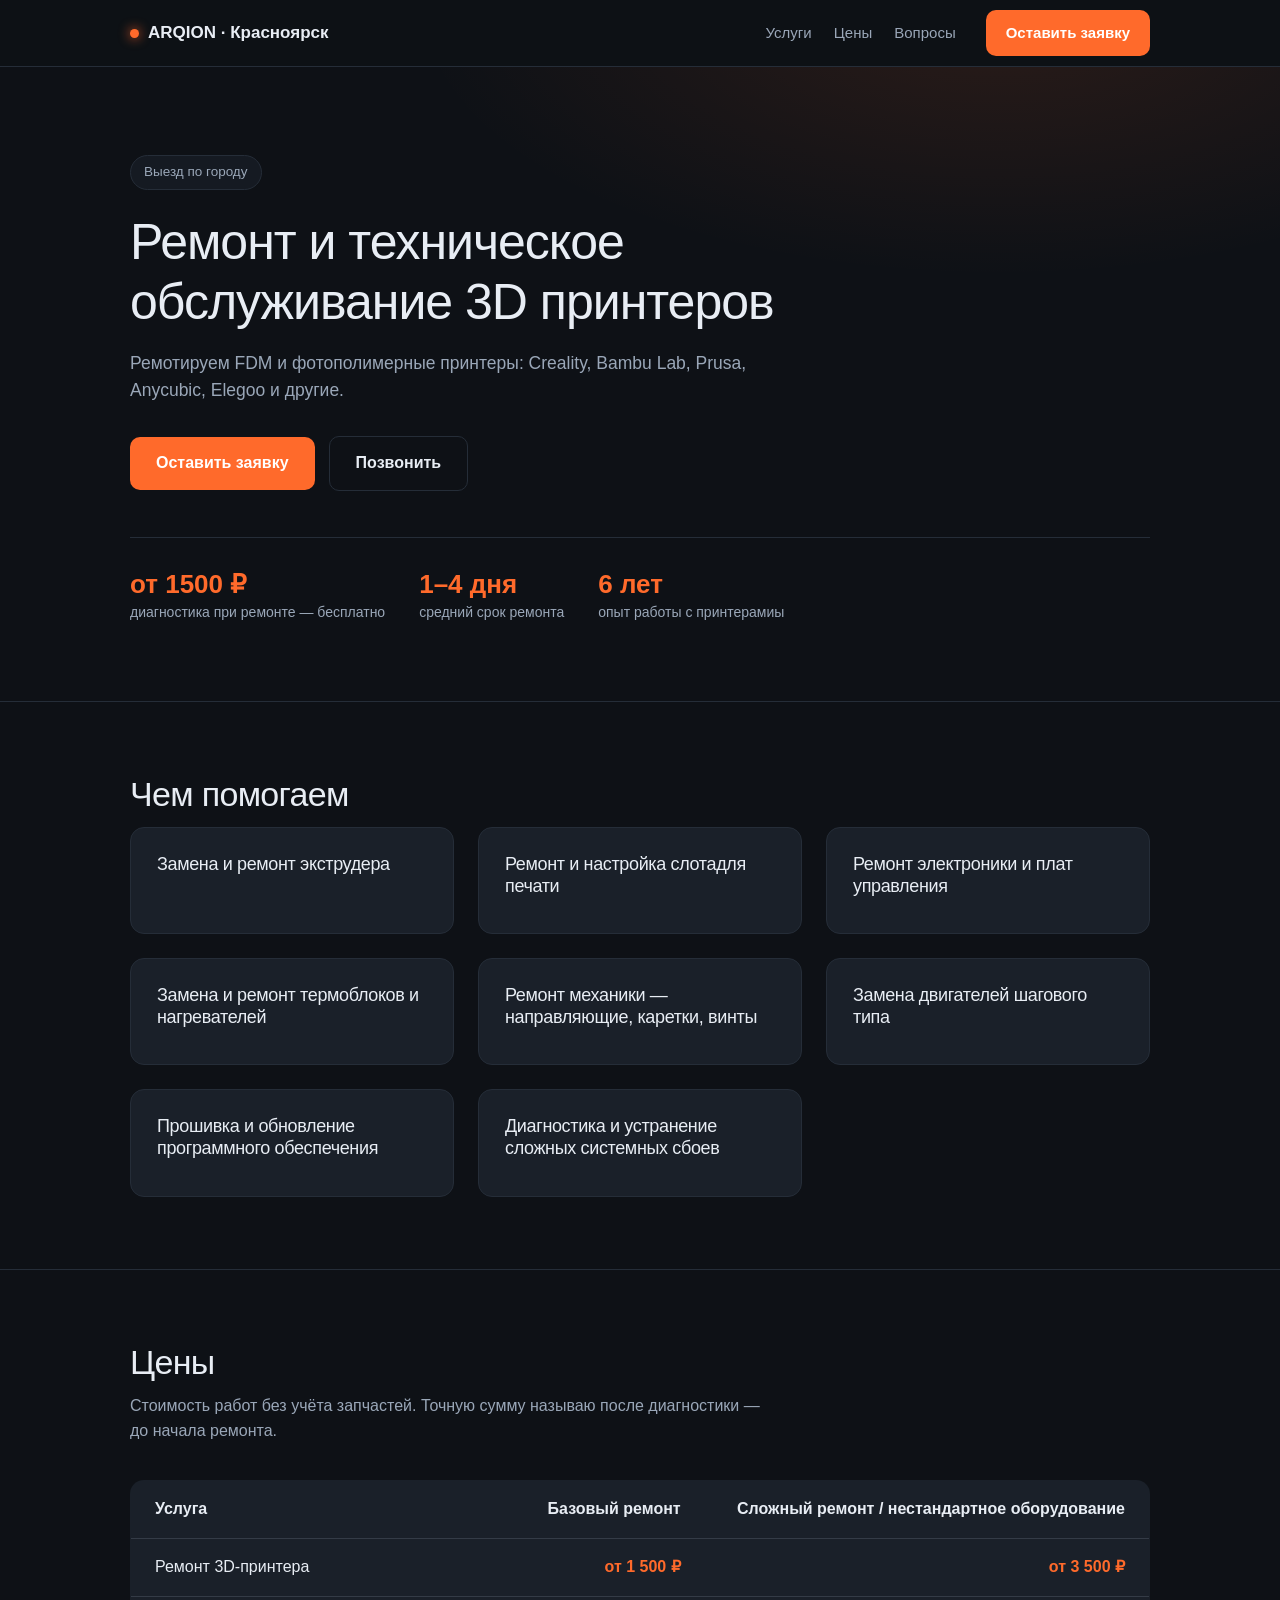
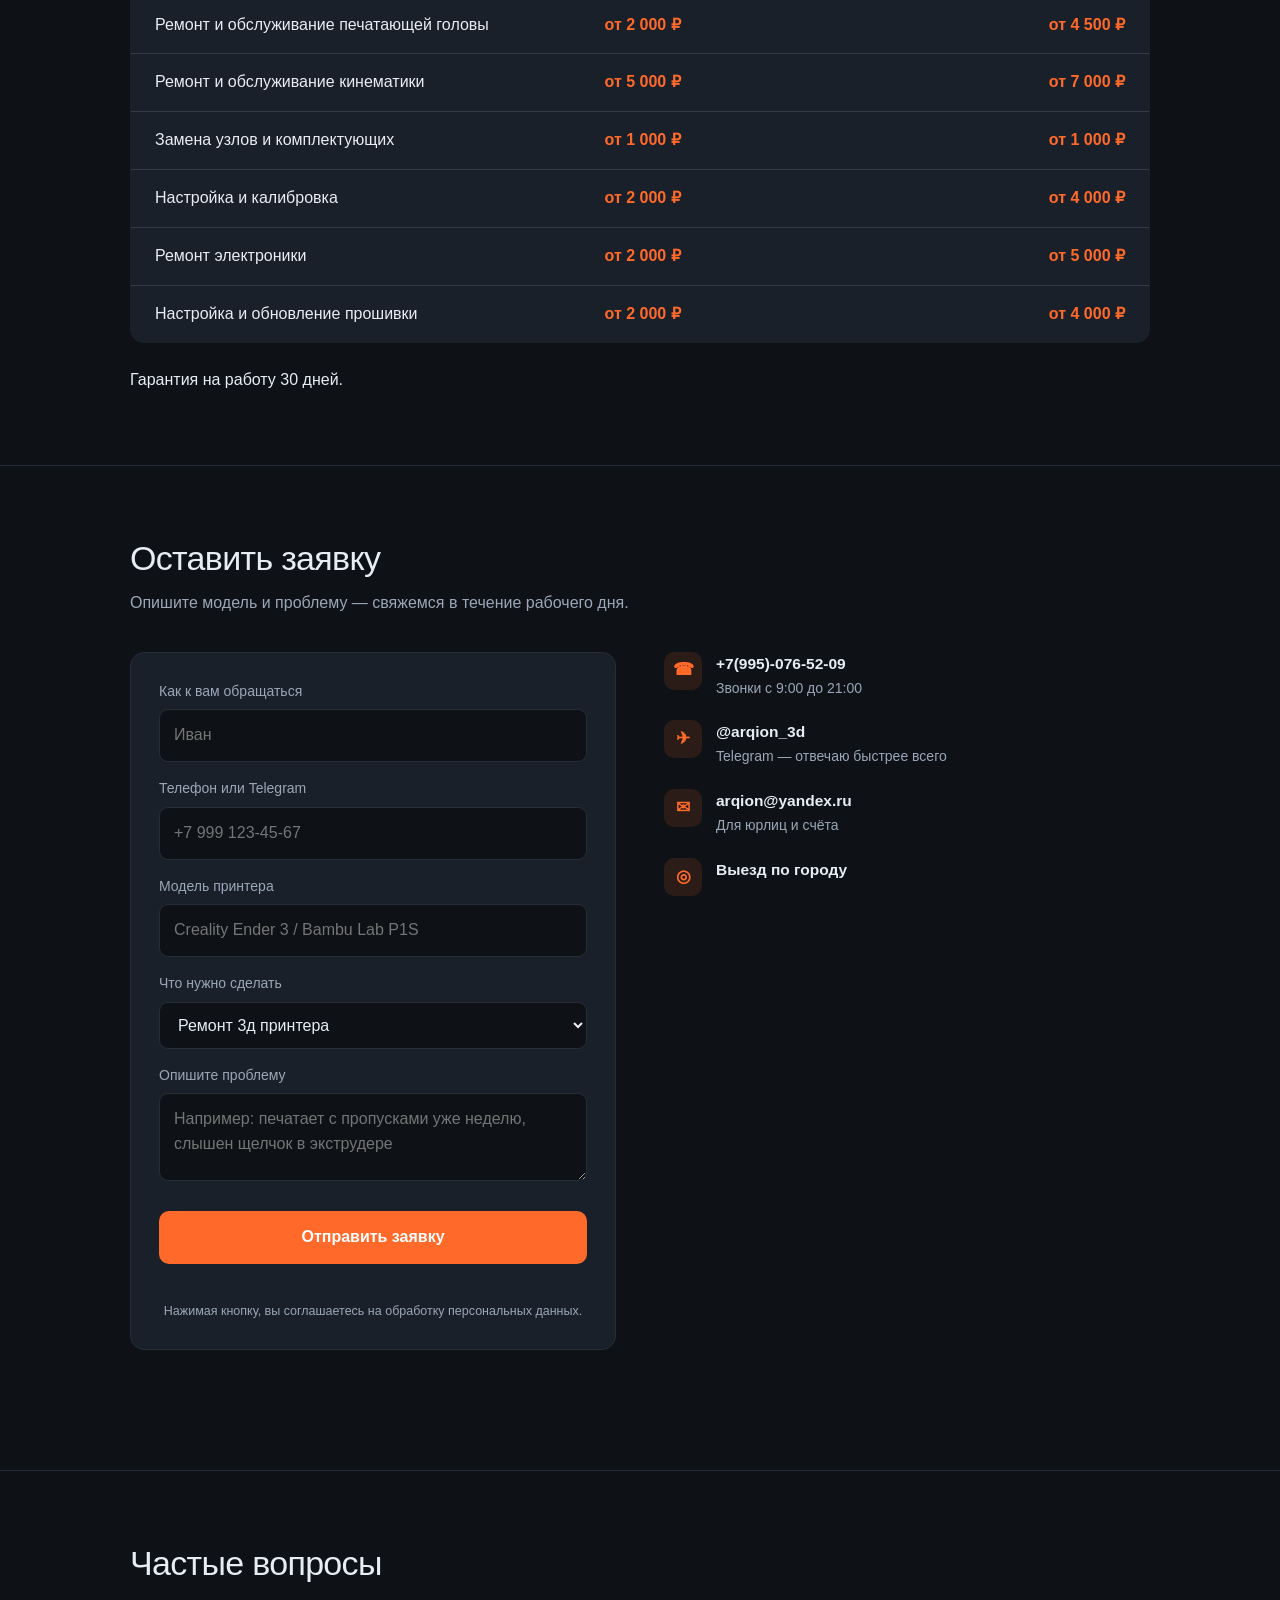
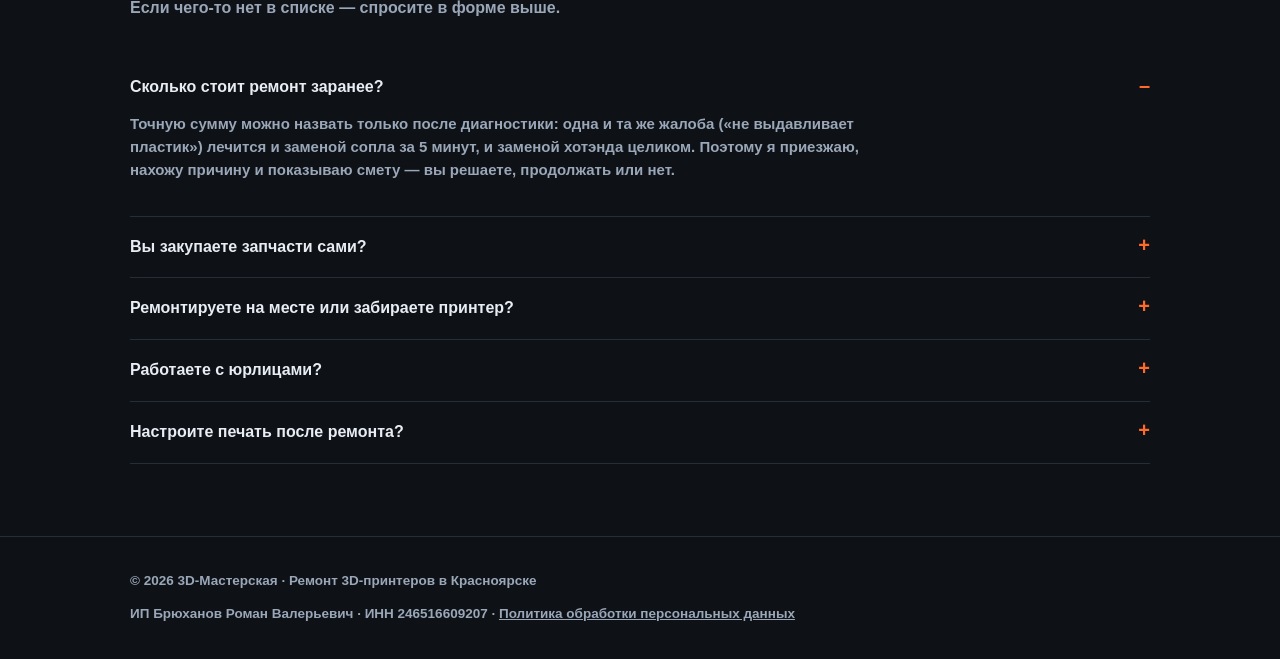
==== commit c120f810: "change 74" ====
--- a/index.html
+++ b/index.html
@@ -71,7 +71,7 @@
     </div>
     <div class="facts">
       <div class="fact"><b>от 1500 ₽</b><span>диагностика при ремонте — бесплатно</span></div>
-      <div class="fact"><b>1–4 дня</b><span>типичный срок ремонта</span></div>
+      <div class="fact"><b>1–4 дня</b><span>средний срок ремонта</span></div>
       <div class="fact"><b>6 лет</b><span>опыт работы с принтерамиы</span></div>
     </div>
   </div>
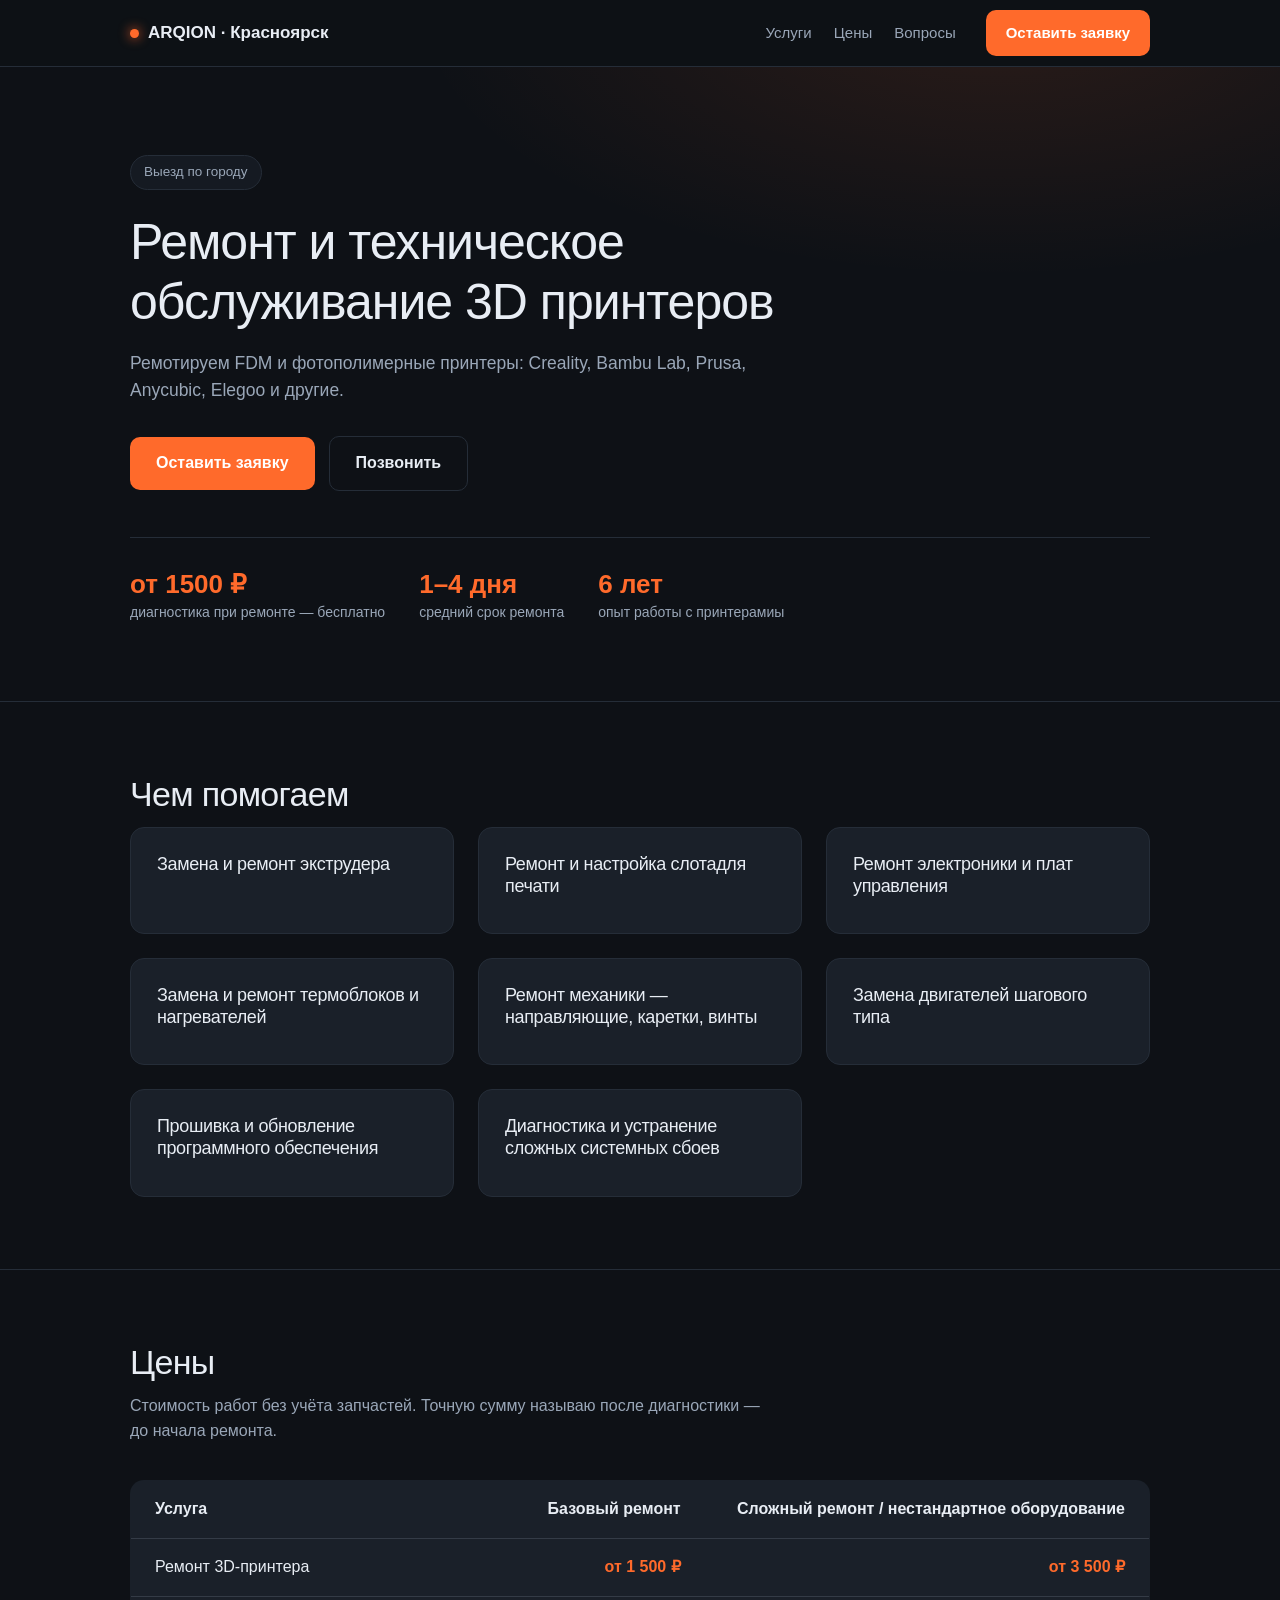
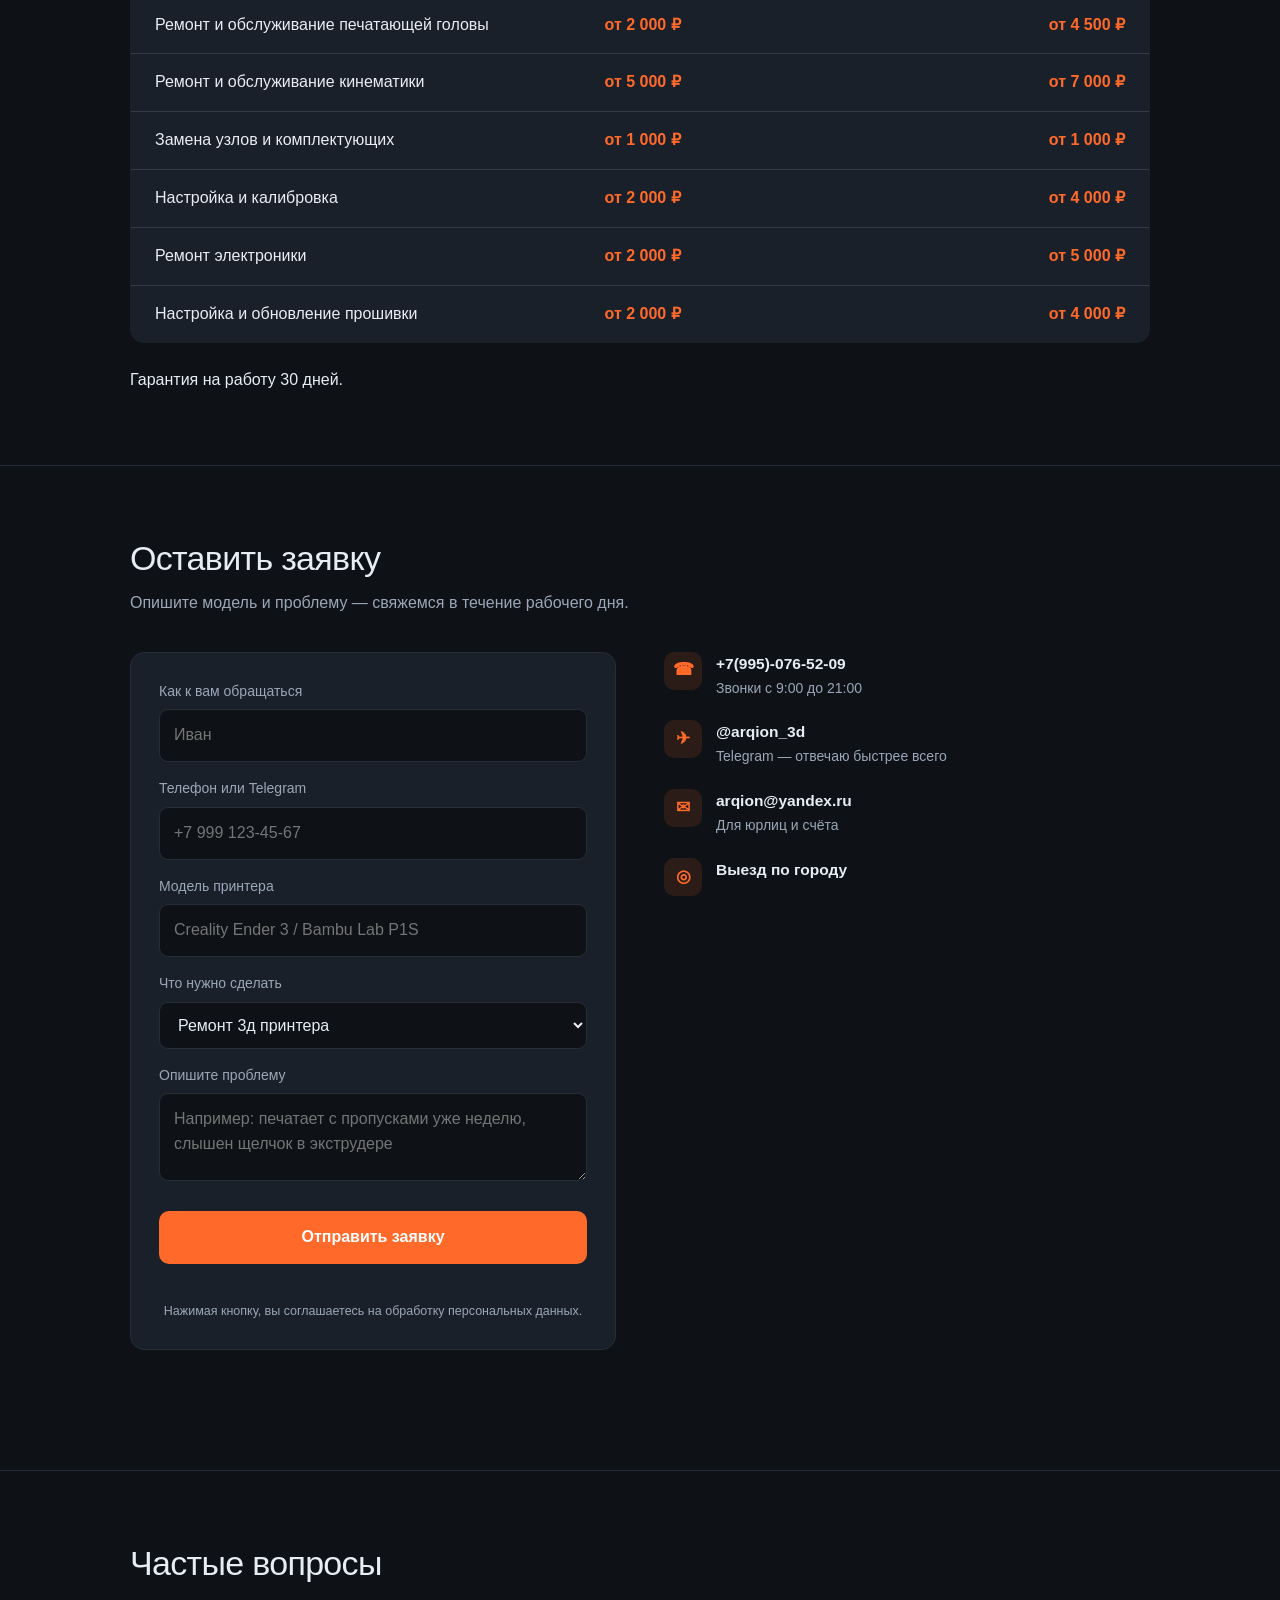
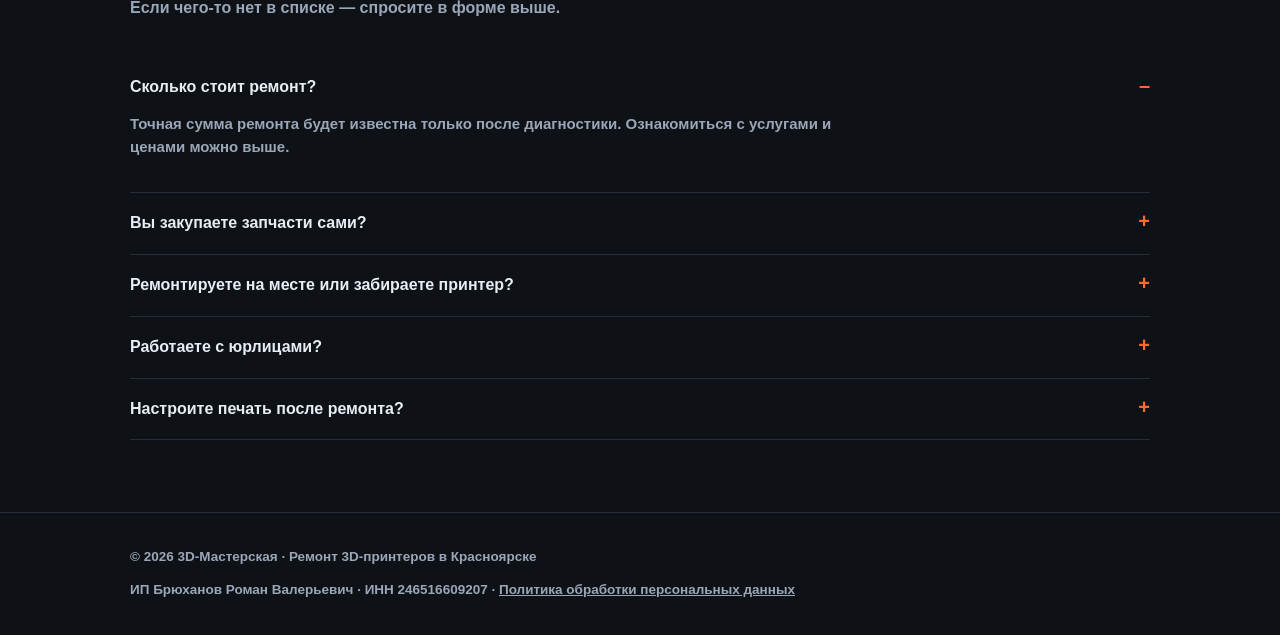
==== commit 77cabff5: "change QA" ====
--- a/index.html
+++ b/index.html
@@ -333,20 +333,20 @@
     <p class="sub">Если чего-то нет в списке — спросите в форме выше.</p>
     <div>
       <details open>
-        <summary>Сколько стоит ремонт заранее?</summary>
-        <p>Точную сумму можно назвать только после диагностики: одна и та же жалоба («не выдавливает пластик») лечится и заменой сопла за 5 минут, и заменой хотэнда целиком. Поэтому я приезжаю, нахожу причину и показываю смету — вы решаете, продолжать или нет.</p>
+        <summary>Сколько стоит ремонт?</summary>
+        <p>Точная сумма ремонта будет известна только после диагностики. Ознакомиться с услугами и ценами можно выше.</p>
       </details>
       <details>
         <summary>Вы закупаете запчасти сами?</summary>
-        <p>Да. Есть поставщики с наличием по популярным моделям (Creality, Bambu Lab, Anycubic, Elegoo, Prusa). Запчасти беру по себестоимости с чеками, либо устанавливаю те, что купили вы.</p>
+        <p>Да. Необходимые детали закупаем сами. Они будут включены в стоимость ремонта.</p>
       </details>
       <details>
         <summary>Ремонтируете на месте или забираете принтер?</summary>
-        <p>90% поломок решаю на месте за один визит. Если нужна редкая деталь или пайка платы — забираю принтер в мастерскую и возвращаю после ремонта, срок обычно 1–3 дня.</p>
+        <p>Зависит от проблемы. Если возможно починить на месте, решим проблему на месте, если нет - заберу. Также можно привезти принтер к нам.</p>
       </details>
       <details>
         <summary>Работаете с юрлицами?</summary>
-        <p>Да. Безналичный расчёт, счёт, акты, договор на обслуживание парка принтеров. Для офисов и производств возможен регулярный выезд по графику.</p>
+        <p>Да. Для юр. лиц возможна выписка завершающего документа.</p>
       </details>
       <details>
         <summary>Настроите печать после ремонта?</summary>
